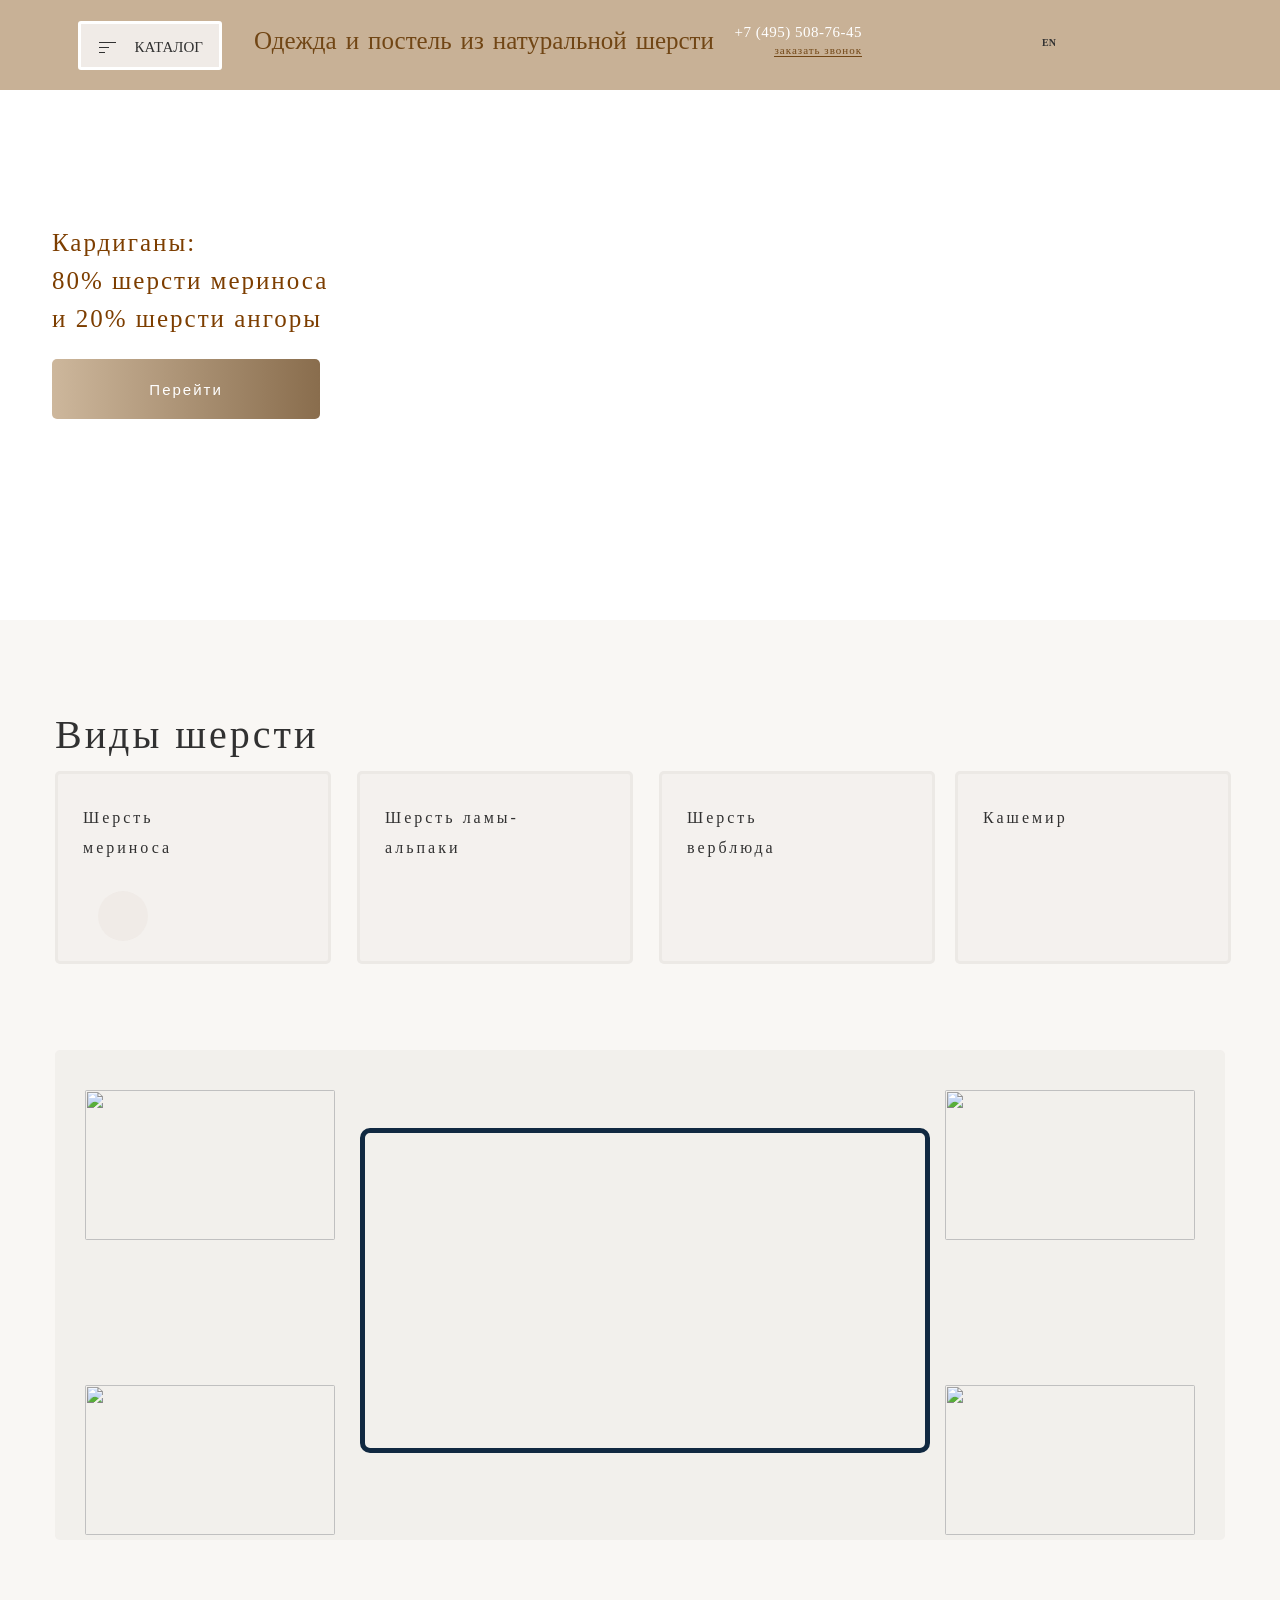
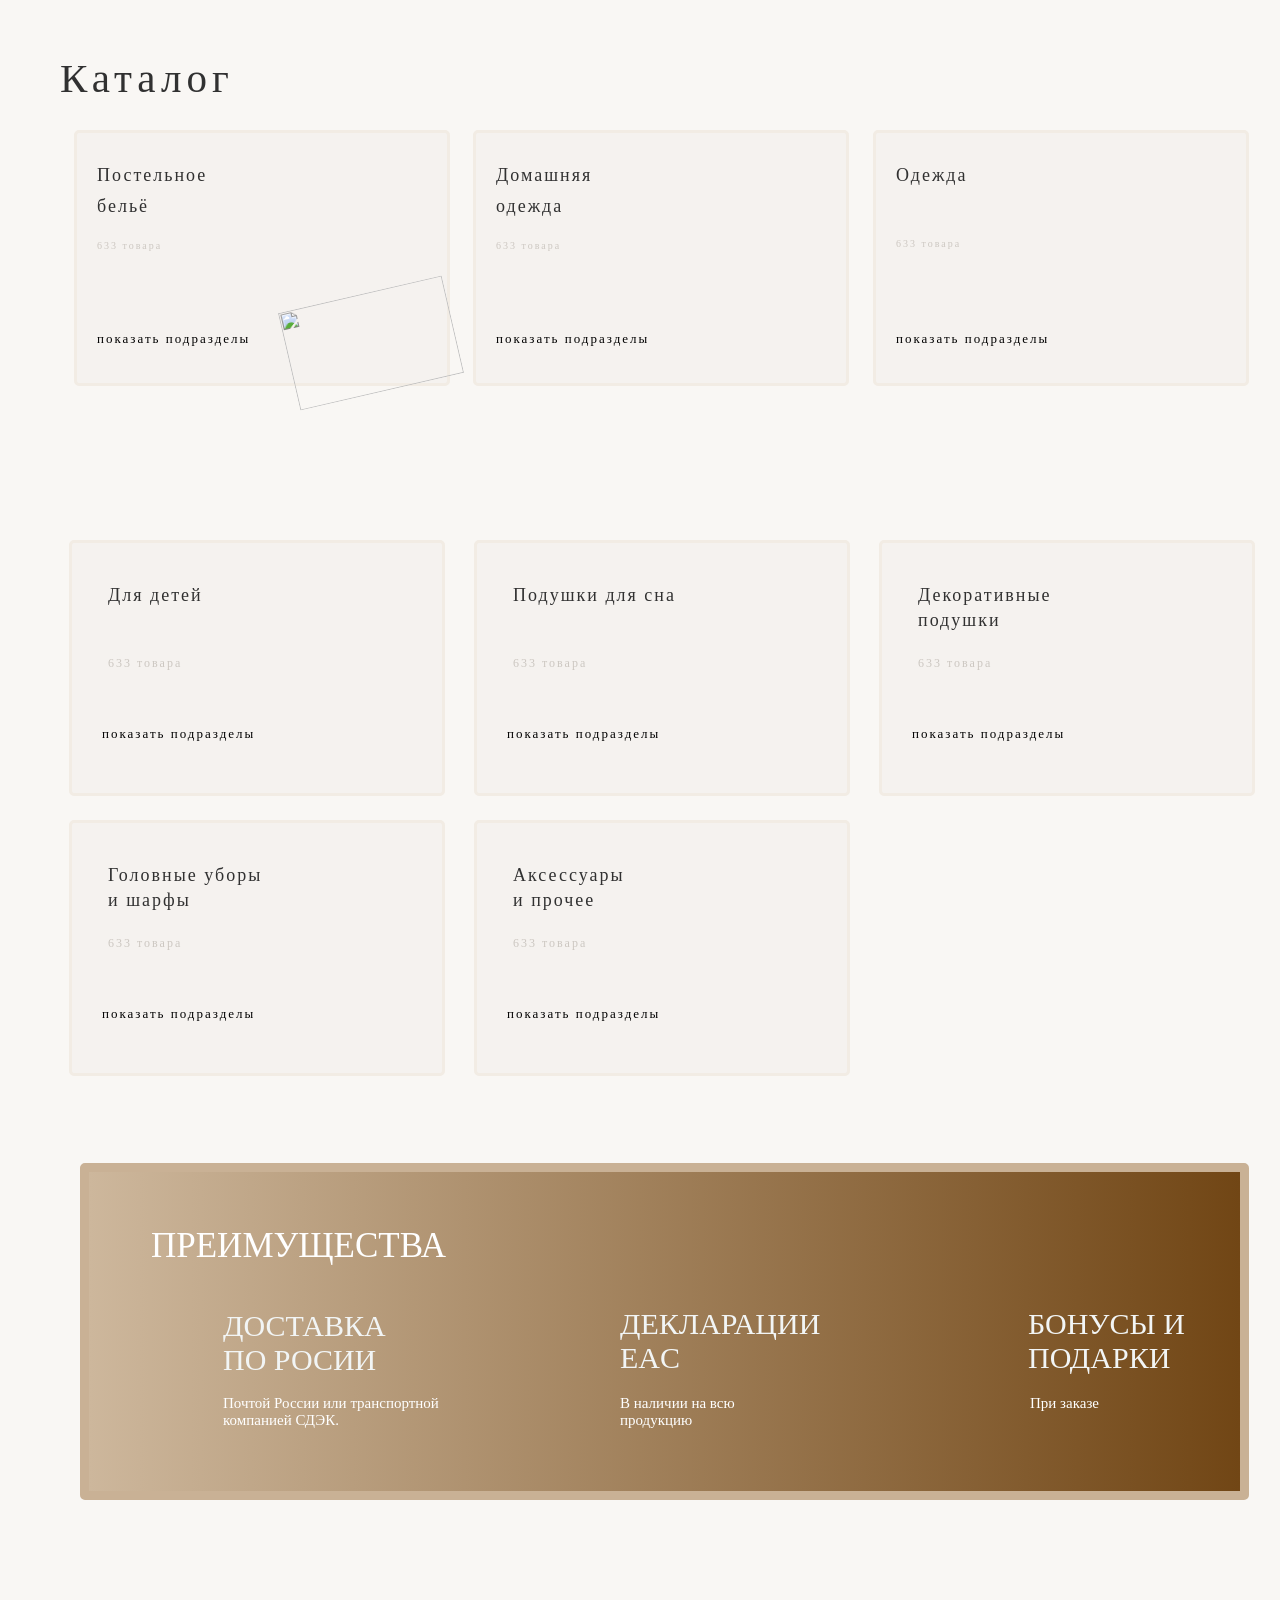
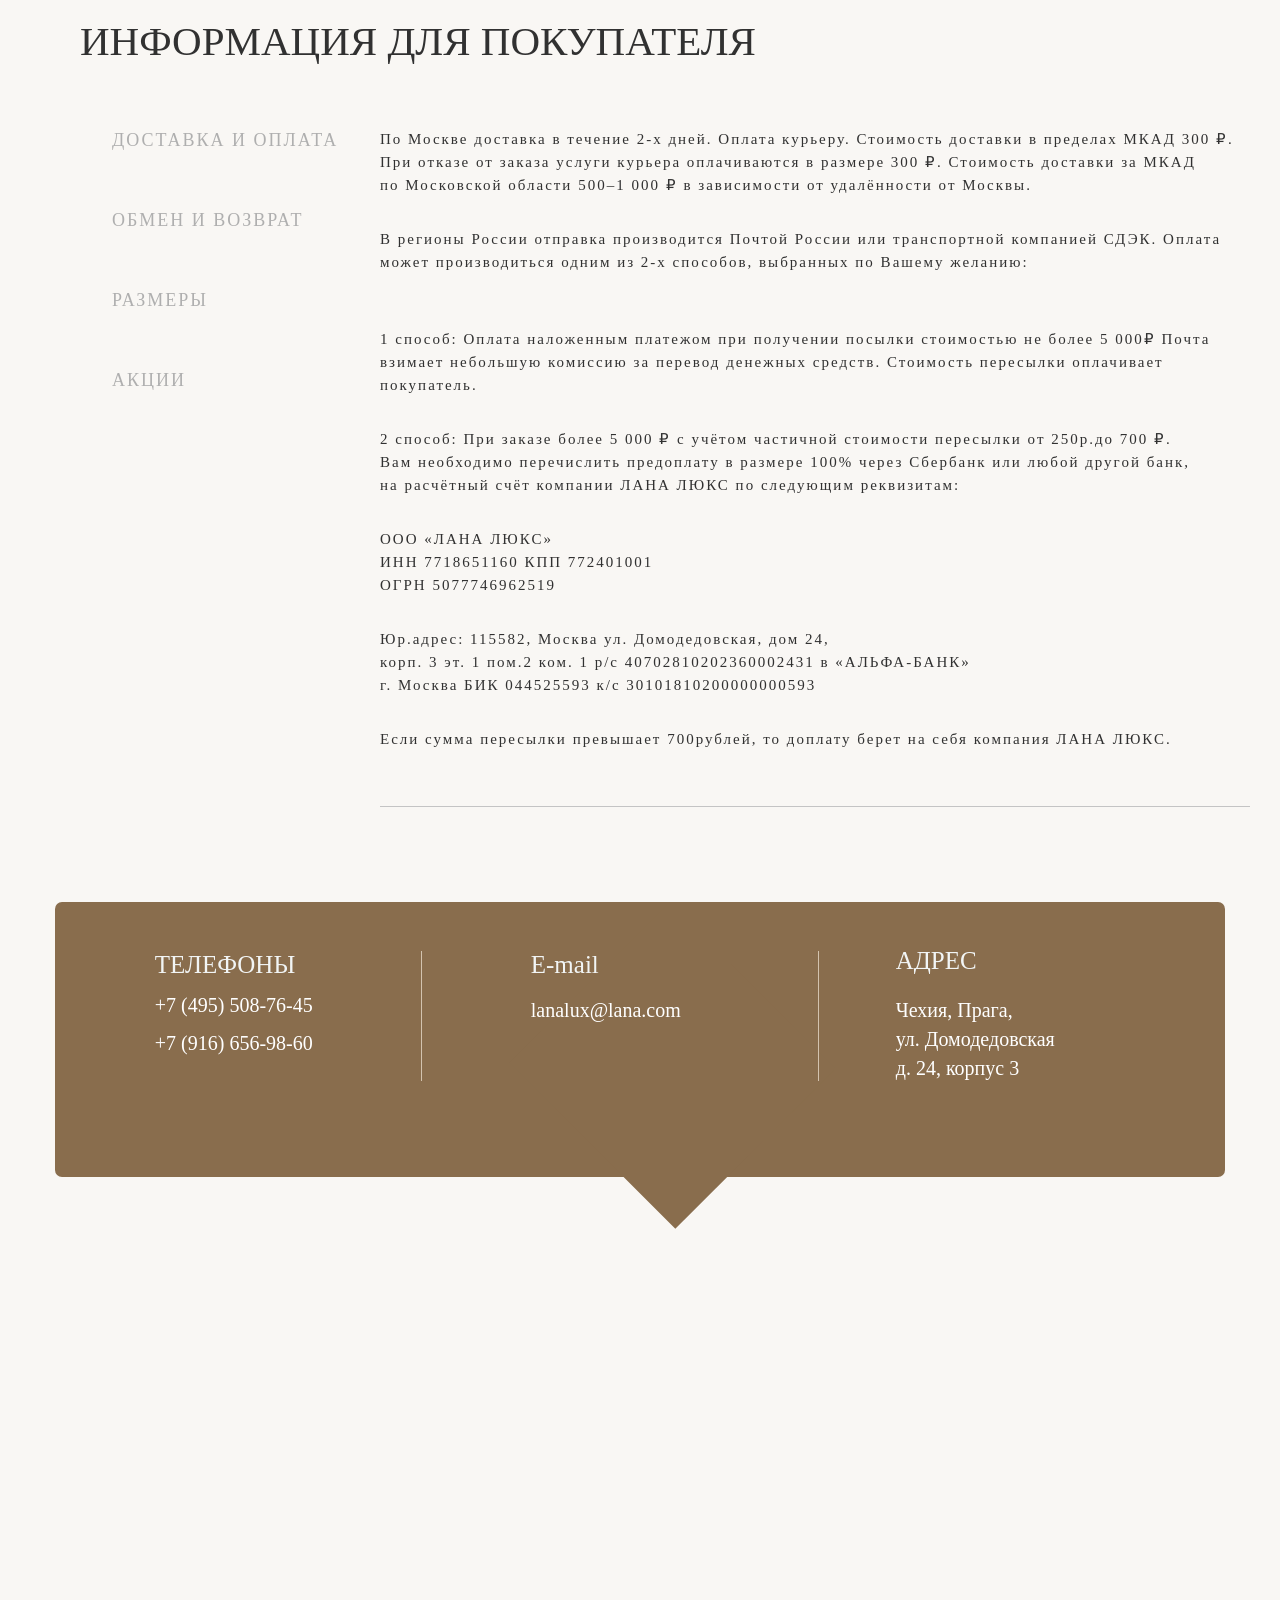
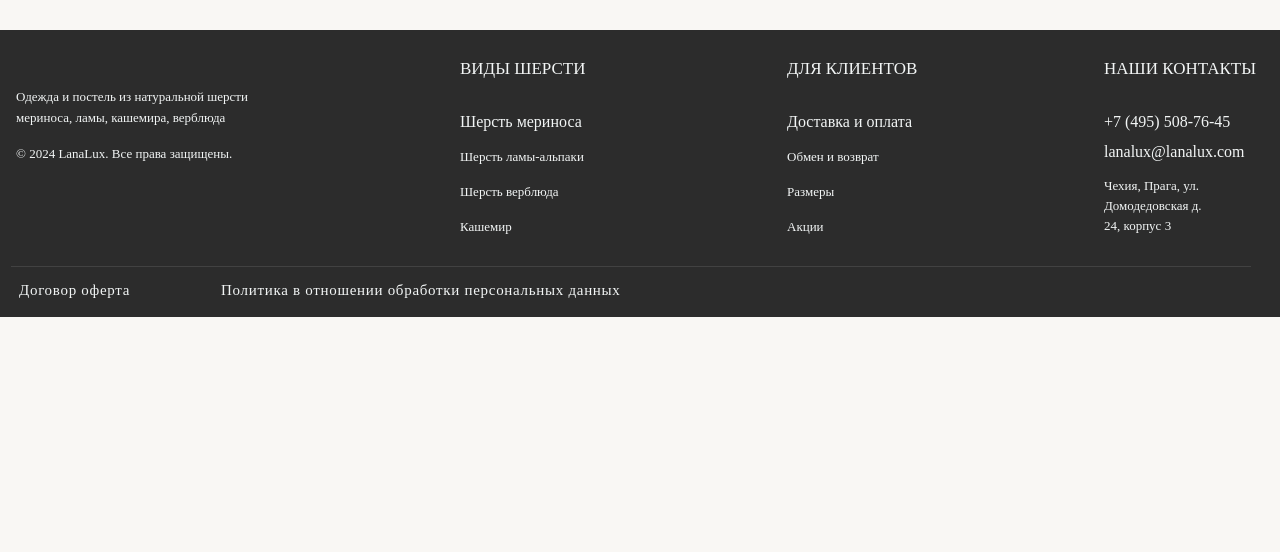
==== index.html @ 1c212344 "Add files via upload" ====
<!DOCTYPE html>
<html lang="en">
<head>
    <meta charset="UTF-8">
    <meta name="viewport" content="width=device-width, initial-scale=1.0">
    <title>LanaLux</title>
    <style>
        @import url('https://fonts.googleapis.com/css2?family=Actor&family=Akronim&family=Poppins:ital,wght@0,100;0,200;0,300;0,400;0,500;0,600;0,700;0,800;0,900;1,100;1,200;1,300;1,400;1,500;1,600;1,700;1,800;1,900&family=Rubik:ital,wght@0,300..900;1,300..900&family=Sofia&display=swap');
        </style>
        <style>
        @import url('https://fonts.googleapis.com/css2?family=Actor&family=Akronim&family=Manrope:wght@200..800&family=Poppins:ital,wght@0,100;0,200;0,300;0,400;0,500;0,600;0,700;0,800;0,900;1,100;1,200;1,300;1,400;1,500;1,600;1,700;1,800;1,900&family=Rubik:ital,wght@0,300..900;1,300..900&family=Sofia&display=swap');
        </style>
        <style>
        @import url('https://fonts.googleapis.com/css2?family=Actor&family=Akronim&family=Manrope:wght@200..800&family=Poppins:ital,wght@0,100;0,200;0,300;0,400;0,500;0,600;0,700;0,800;0,900;1,100;1,200;1,300;1,400;1,500;1,600;1,700;1,800;1,900&family=Rubik:ital,wght@0,300..900;1,300..900&family=Sofia&display=swap');
        </style>
    <link rel="stylesheet" href="style.css">
</head>
<body>
    
    <div class="container">
<div class="header">
    <img class="logo" src="img/Group1.png" alt="">
   
    <ul class="ul1">
            <li class="li1 li01">
            <span></span>
            <span></span>
            <span></span>
            <p class="p0">КАТАЛОГ</p>
        <li class="li1">
            <p class="p01">Одежда и постель из натуральной шерсти</p>
        </li>  
        <li class="li1 licall">   
        <img class="call" src="img/Group 224.png" alt="">
        <p class="p03">+7 (495) 508-76-45</p>
        <p class="p04">заказать звонок</p>
    </li>
        <li class="li1 liinp">
          <div class="divinp" id="input"> 
            <div class="bt99" id="closed"> 
             <img class="img002" src="img/Group 89.png" alt="">
            </div>
            <input class="inp" type="text">
        </div>
            <div class="bt" id="bt">
                <img class="img00" src="img/Group 89.png" alt=""> 
            </div>
        </li>
        <li class="li1">
            <img class="img2" src="img/Group 88.png" alt="">
        </li>
        <li class="li1 linext btUp">
            <p class="p05">EN</p>
            <img class="img3" src="img/US.png" alt="">
            <img class="img4"  src="img/dashicons_arrow-down-alt2.png" alt="">
            <ul class="ul4">
                <li>
                    <p class="p05 p06">EN</p>
                    <img class="img003 imgtop" src="img/US.png" alt="">
                    <p class="p05 p06 pcz">CZ</p>
                    <img class="img003 imgsaz" src="img/flagcz.jpg" alt="">
                </li>
            </ul>
        </li>
        <ul class="ul3" id="ul33">
            <li class="li3">
                <p class="pp">Наматрасники</p>
            </li>
            <li class="li3">
                <p class="pp pp1">Одеяла</p>
            </li>
            <li class="li3">
                <p class="pp pp2">Одеяла зимние</p>
            </li>
            <li class="li3">
                <p class="pp pp3">Подушки</p>
            </li>
            <li class="li3">
                <p class="pp pp4">Спальный комплект</p>
            </li>
        </ul>
        <ul class="ul2">
            <li class="li2 linext2" id="li2">
                <p class="p00">Постельное бельё</p>
                <img class="img5" src="img/Arrow 46.png" alt="">
            </li>
            <li class="li2 li03"><p class="p00">Домашняя одежда</p>
                <img class="img5 imgli03" src="img/Arrow 46.png" alt="">
            </li>
            <li class="li2 li04"><p class="p00">Одежда</p>  
                <img class="img5 imgli04" src="img/Arrow 46.png" alt="">
            </li>
            <li class="li2 li05"><p class="p00">Для детей</p> 
                 <img class="img5 imgli05" src="img/Arrow 46.png" alt="">
                </li>
            <li class="li2 li06"><p class="p00">Подушки для сна</p>  
                <img class="img5 imgli06" src="img/Arrow 46.png" alt="">
            </li>
            <li class="li2 li07"><p class="p00">Декоративные подушки</p>  
                <img class="img5 imgli07" src="img/Arrow 46.png" alt="">
            </li>
            <li class="li2 li08"><p class="p00 ppgap">Головные уборы
                и шарфы</p>  
                <img class="img5 imgli08" src="img/Arrow 46.png" alt="">
            </li>
            <li class="li2 li09"><p class="p00">Аксессуары и прочее</p>  
                <img class="img5 imgli09" src="img/Arrow 46.png" alt="">
            </li>
            <li class="li2 li010"><p class="p00">Постель из хлопка</p> 
                 <img class="img5 imgli010" src="img/Arrow 46.png" alt="">
                </li>
        </ul>
    </li>
    </ul>
</div>
<div class="box2">
    <div class="text">
    <p class="pgap">Кардиганы:</p>
    <p class="pgap">80% шерсти мериноса</p>
    <p class="pgap">и 20% шерсти ангоры</p>
    <button class="bt2">
        <a href="">Перейти</a>
    </button>
</div>
    <img class="imgbaner" src="img/banner.png" alt="">
    <img class="imgfram" src="img/Frame 6.png" alt="">
</div>
<div class="texp">
    <p class="p0p">Виды шерсти</p>
</div>
<div class="box3">
    <div class="div1 divcircle divborder">
    <p class="pb">Шерсть мериноса</p>
    <img class="imgarrow" src="img/Arrow 54.png" alt="">
    <img class="imgm1" src="img/меринос.png" alt="">
    <img class="img768" src="img/real-sheep-png-11553729637wioaqpfbkq 1.png" alt="">
</div>
    <div class="div1 divborder divnei"> 
        <p class="pb1">Шерсть ламы-
            альпаки</p>
        <img class="imgarrow" src="img/Arrow 54.png" alt="">
        <img class="imgm1" src="img/лама - альпака.png" alt="">
        <img class="img768 img320" src="img/пнг 2 1.png" alt="">
        <img class="img768 img320 imgnone" src="img/пнг 2 2.png" alt="">
    </div>
    <div class="div1 divborder"> 
        <p class="pb">Шерсть верблюда</p>
        <img class="imgarrow" src="img/Arrow 54.png" alt="">
        <img class="imgm1" src="img/верблюд.png" alt="">
        <img class="img768" src="img/козел 1.png" alt="">
    </div>
    <div class="div1 divborder"> 
        <p class="pb">Кашемир</p>
        <img class="imgarrow" src="img/Arrow 54.png" alt="">
        <img class="imgm1 imgsaz2" src="img/кашемир.png" alt="">
        <img class="img768" src="img/123 1.png" alt="">
    </div>
    <div class="div1 divgalerea">
        <iframe class="video" width="560" height="315" src="https://www.youtube.com/embed/GJ8kN3YGVv8?si=BeyGmLcDiHvL0s7v" title="YouTube video player" frameborder="0" allow="accelerometer; autoplay; clipboard-write; encrypted-media; gyroscope; picture-in-picture; web-share" referrerpolicy="strict-origin-when-cross-origin" allowfullscreen></iframe> 
    </div>
    <div class="gale">
        <div class="slider">
         <!-- <input type="radio" name="slide" id="m2" checked>
         <input type="radio" name="slide" id="m3">
         <input type="radio" name="slide" id="m4">
         <input type="radio" name="slide" id="m5">
         <input type="radio" name="slide" id="m6"> -->
       
        <!-- <img class="imgslid imm2" src="img/images1.jpg" alt="m2">
        <img class="imgslid imm3" src="img/imagesверблюд1.jpg" alt="m3">
        <img class="imgslid imm4" src="img/лама2.webp" alt="m4">
        <img class="imgslid imm5" src="img/imagesлама3.jpg" alt="m5">
        <img class="imgslid imm6" src="img/images2.jpeg" alt="m6"> -->
     <!-- <div class="dots">
        <label for="m2"></label>
        <label for="m3"></label>
        <label for="m4"></label>
        <label for="m5"></label>
        <label for="m6"></label>
     </div> -->
        </div>
    </div>
    <img class="img01 img004" src="img/лама3.jpg" alt="">
    <img class="img01 img005" src="img/барашик2.jpg" alt="">
    <img class="img01 img006" src="img/лама4.webp" alt="">
    <img class="img01 img007" src="img/барашик3.jpeg" alt="">
</div>
          <div class="katalog">
            <h1>Каталог</h1>
        </div>
<div class="box5">
    <div class="div3 divbig" id="cards">
        <div class="card">
            <p class="p0p1 p0p4">Постельное бельё</p>
            <p class="p0p2 p0p4">633 товара</p>
            <p class="p0p3 p0pp pbefor1" id="open">показать подразделы</p>
            <img class="imgdow imgdow11" src="img/Arrow 39.png" alt="">
            <img class="imgpost" id="imgcloset" src="img/постельное белье.png" alt=""> 
           </div> 
       <div  id="opendiv" class="divnav">
        <ul class="ul5">
        <li class="li4"><p class="ppp pafter ppp1">Наматрасники</p></li>
        <li class="li4"><p class="ppp pafter ppp2">Одеяла зимние</p></li>
        <li class="li4"><p class="ppp pafter ppp3">Подушки</p></li>
        <li class="li4"><p class="ppp pafter ppp4">Спальный комлект</p></li>
        <li class="li4"><p class="ppp pafter ppp5">Подушки</p></li>
        <li class="li4"><p class="ppp ppp6">Спальный комплект
            из 3-х частей
            </p>
        </li>
       </ul>
    </div>
    </div>
    <div class="div3">  
        <div class="card card2">
        <p class="p0p1 p0p4">Домашняя одежда</p>
        <p class="p0p2 p0p4">633 товара</p>
        <p class="p0p3 p0pp p0pp1 pbefor2">показать подразделы</p>
        <img class="imgdow imgdow2 imgdow22" src="img/Arrow 39.png" alt="">
        <!-- <img class="imgarr44" src="img/Arrow 4444.png" alt=""> -->
        <img class="imgpost imgodev" src="img/домашняя одежда.png" alt=""> 
       </div> 
    </div>
    <div class="div3 div4">  
        <div class="card card2 card3">
        <p class="p0p1 p0p4">Одежда</p>
        <p class="p0p2 p0p4 pgapp">633 товара</p>
        <p class="p0p3 p0pp pbefor3">показать подразделы</p>
        <img class="imgdow imgdow3 imgdow33" src="img/Arrow 39.png" alt="">
        <!-- <img class="imgarr444" src="img/Arrow 4444.png" alt=""> -->
        <img class="imgpost imgodev" src="img/одежда.png" alt="">
       </div> 
    </div>
</div>
<div class="box4">
    <div class="div2">
        <div class="card">
      <p class="p11" >Для детей</p>
      <p class="p12" >633 товара</p>
      <p class="p13" >показать подразделы</p>
      <img class="imgarrows" src="img/Arrow 4444.png" alt="">
      <img class="imgg" src="img/для детей.png" alt="">
        </div>
    </div>
    <div class="div2">
        <div class="card">
            <p class="p11 pub">Подушки для сна</p>
            <p class="p12" >633 товара</p>
            <p class="p13" >показать подразделы</p>
            <img class="imgarrows" src="img/Arrow 4444.png" alt="">
            <img class="imgg4" src="img/подушки для сна.png" alt="">
        </div>
    </div>
    <div class="div2"> 
        <div class="card">
        <p class="p11 pub" >Декоративные подушки</p>
        <p class="p12" >633 товара</p>
        <p class="p13" >показать подразделы</p>
        <img class="imgarrows" src="img/Arrow 4444.png" alt="">
        <img class="imgg3" src="img/декоративные подушки.png" alt="">
          </div>
        </div>
    <div class="div2">
        <div class="card">
            <p class="p11 pub" >Головные уборы
                и шарфы</p>
            <p class="p12" >633 товара</p>
            <p class="p13" >показать подразделы</p>
            <img class="imgarrows" src="img/Arrow 4444.png" alt="">
            <img class="imgg2" src="img/головные уборы и шарфы.png" alt="">
        </div>
    </div>
    <div class="div2"> 
        <div class="card">
        <p class="p11 pak" >Аксессуары
            и прочее</p>
        <p class="p12" >633 товара</p>
        <p class="p13" >показать подразделы</p>
        <img class="imgarrows" src="img/Arrow 4444.png" alt="">
        <img class="imgg1" src="img/аксесуары и прочее.png" alt="">
        </div>
    </div>
</div>
<div class="box6">
    <img class="imgssn" src="img/ssn39588 4.png" alt="">
     <h1>ПРЕИМУЩЕСТВА</h1>
    <div class="div5">
        <img class="imgg5" src="img/411763 1.png" alt="">
        <p class="p13">ДОСТАВКА ПО РОСИИ</p>
        <p class="p14">Почтой России или транспортной компанией СДЭК.</p>
    </div>
    <div class="div5">
        <img class="imgg6" src="img/2912761 1.png" alt="">
        <p class="p15" >ДЕКЛАРАЦИИ EAC</p>
        <p class="p16" >В наличии на всю продукцию</p>
    </div>
    <div class="div5">  
        <img class="imgg7" src="img/1139931 1434545345.png" alt="">
        <p class="p17" >БОНУСЫ И ПОДАРКИ</p>
        <p class="p18" >При заказе</p>
    </div>
</div>
<div class="box7">
    <p class="title">ИНФОРМАЦИЯ ДЛЯ ПОКУПАТЕЛЯ</p>
    <div class="grid1 grid001">
        <ul class="ul6">
        <li class="li6"><p class="p15">ДОСТАВКА И ОПЛАТА</p></li>
        <li class="li6"><p class="p15">ОБМЕН И ВОЗВРАТ</p></li>
        <li class="li6"><p class="p15">РАЗМЕРЫ</p></li>
        <li class="li6"><p class="p15">АКЦИИ</p></li>
    </ul>
</div>
<img class="imgkar" src="img/1076745 1.png" alt="">
    <div class="grid1 grid002">
        <ul class="ul7">
        <li class="li7"><p class="p16">По Москве доставка в течение 2-х дней. Оплата курьеру. Стоимость доставки в пределах МКАД 300 ₽. При отказе от заказа услуги курьера оплачиваются в размере 300 ₽. Стоимость доставки за МКАД по Московской области 500–1 000 ₽ в зависимости от удалённости от Москвы.</p></li>
        <li class="li7"><p class="p16"> В регионы России отправка производится Почтой России или транспортной компанией СДЭК. Оплата может производиться одним из 2-х способов, выбранных по Вашему желанию:</p></li>
        <li class="li7"><p class="p16">  1 способ: Оплата наложенным платежом при получении посылки стоимостью не более 5 000₽
            Почта взимает небольшую комиссию за перевод денежных средств. Стоимость пересылки оплачивает покупатель.</p></li>
        <li class="li7"><p class="p16">2 способ: При заказе более 5 000 ₽ с учётом частичной стоимости пересылки от 250р.до 700 ₽. Вам необходимо перечислить предоплату в размере 100% через Сбербанк или любой другой банк, на расчётный счёт компании ЛАНА ЛЮКС по следующим реквизитам: </p></li>
        <li class="li7"><p class="p16">ООО «ЛАНА ЛЮКС»
            ИНН 7718651160 КПП 772401001
            ОГРН 5077746962519</p></li>
        <li class="li7"><p class="p16">   
            Юр.адрес: 115582, Москва ул. Домодедовская, дом 24, корп. 3 эт. 1 пом.2 ком. 1
            р/с 40702810202360002431 в «АЛЬФА-БАНК» г. Москва
            БИК 044525593
            к/с 30101810200000000593</p></li>
        <li class="li7"><p class="p16">Если сумма пересылки превышает 700рублей, то доплату берет на себя компания ЛАНА ЛЮКС.</p></li>
    </ul>
</div>
</div>
<img class="imggrop74" src="img/Group 74.png" alt="">

<div class="tab">
    <img class="imgss" src="img/ssn39588 4.png" alt="">
    <div class="grid02 grid003">
        <div class="content">
        <img class="imgphon" src="img/clarity_phone-handset-line.png" alt="">
        <p class="p19">ТЕЛЕФОНЫ</p>
        <p class="p19 p20">+7 (495) 508-76-45</p>
        <p class="p19 p20">+7 (916) 656-98-60</p>
    </div>
</div>
    <div class="grid02">
        <div class="content2">
        <img class="imgico" src="img/octicon_mail-24.png" alt="">
        <p class="p21"> E-mail</p>
        <p class="p22">lanalux@lana.com</p>
    </div>
</div>
    <div class="grid02">
        <div class="content3">
        <img class="img99" src="img/Group99.png" alt="">
        <p class="p23">АДРЕС</p>
        <p class="p24 p24gap">Чехия, Прага,</p>
        <p class="p24">ул. Домодедовская</p>
        <p class="p24">д. 24, корпус 3</p>
    </div>
</div>
</div> 
<iframe class="maps" src="https://www.google.com/maps/embed?pb=!1m14!1m12!1m3!1d163907.53314815628!2d14.339392415495896!3d50.06652776192989!2m3!1f0!2f0!3f0!3m2!1i1024!2i768!4f13.1!5e0!3m2!1sru!2scz!4v1724363857152!5m2!1sru!2scz" width="600" height="450" style="border:0;" allowfullscreen="" loading="lazy" referrerpolicy="no-referrer-when-downgrade"></iframe>
<div class="box9">
    <div class="grids grids1">
        <img class="imgfram2" src="img/Frame.png" alt="">
        <p class="podev">Одежда и постель из натуральной шерсти
            мериноса, ламы, кашемира, верблюда</p>
        <p class="p2024">© 2024 LanaLux. Все права защищены.</p>
    </div>
    <div class="grids grids2">
    <p class="ptex">ВИДЫ ШЕРСТИ</p>
    <p class="pptext">Шерсть мериноса</p>
    <p class="ptext2">Шерсть ламы-альпаки</p>
    <p class="ptext2">Шерсть верблюда</p>
    <p class="ptext2">Кашемир</p>
</div>
    <div class="grids grids3">
        <p class="ptex">ДЛЯ КЛИЕНТОВ</p>
        <p class="pptext">Доставка и оплата</p>
        <p class="ptext2">Обмен и возврат</p>
        <p class="ptext2">Размеры</p>
        <p class="ptext2">Акции</p>
</div>
    <div class="grids grids4">
        <p class="ptex">НАШИ КОНТАКТЫ</p>
        <p class="pptext pptextt">+7 (495) 508-76-45</p>
        <p class="ptext ptextcom">lanalux@lanalux.com </p>
        <p class="ptext2 pwidth">Чехия, Прага,
            ул. Домодедовская
            д. 24, корпус 3</p>
    </div>
    <div class="foter">
       <ul class="ul8">
        <li class="li8">
            <p>Договор оферта</p>
        </li>
        <li class="li8">
            <p class="psazin">Политика в отношении обработки персональных данных</p>
        </li>
        <li class="li8">
            <img class="imcard" src="img/master card.png" alt="">
            <img class="imgcard" src="img/maestro.png" alt="">
            <img class="imgcard imgup" src="img/visa.png" alt="">
            <img class="imgcard imgpup" src="img/mir.png" alt="">
        </li>
        <li class="li8">
            <img class="imgsat" src="img/разработка сайта артикс.png" alt="">
        </li>
       </ul>
    </div>
    </div>
    <div class="go-up">
        <img class="imgUp" src="img/imgup.webp" alt="">
    </div> 
    <script src="script.js"></script>
</body>
</html>
---- style.css ----
* {
    margin: 0;
    padding: 0;
    list-style: none;
    text-decoration: none;
}

body {
    background-color: rgba(0, 0, 0, 0.737);
    width: 100%;
    display: flex;
    align-items: center;
    justify-content: center; 
} 

.container {
    background-color: rgba(249, 247, 244, 1);
    width: 1920px;
    height: 5352px;
}

.header {
    background-color: rgba(200, 177, 150, 1);
    width: 1920px;
    height: 90px;
    display: flex;
}

.logo {
    margin-left: 375px;
    margin-top: 0px;
}

.header .ul1 {
    position: relative;
    margin-left: 23px;
    display: flex;
}

.header .ul1 li {
    cursor: pointer;
    margin-top: 21px;
    width: 138px;
    height: 49px;
}

.p0 {
    color: rgba(49, 49, 49, 1);
    position: absolute;
    top: 15px;
    right: 16px;
    font-size: 15px;
    font-family: "Roboto";
} 

.header .ul1 .li1:nth-child(1) {
    position: relative;
    background-color: rgba(240, 235, 231, 1);
    width: 138px;
    height: 43px;
    border-radius: 3px;
    border: 3px solid rgba(255, 255, 255, 1);
}

.ul1 .li01 span {
    content: "";
    position: absolute;
    top: 23px;
    left: 18px;
    background-color: rgba(49, 49, 49, 1);
    width: 10px;
    height: 1px;
}

.ul1 .li01 span:nth-child(1) {
    width: 17px;
    margin-top: -5px;
}

.ul1 .li01 span:nth-child(3) {
    width: 6px;
    margin-top: 5px;
}

.header .ul1 .li1:nth-child(2) {
    margin-left: 18px;
    width: 488px;
}

.header .ul1 li .p01 {
    text-align: center;
    color: rgba(113, 70, 21, 1);
    font-size: 25px;
    font-family: "Sofia";
}

.header .ul1 .li1:nth-child(3) {
    width: 134px;
}

.call {
    display: none;
}

.header .ul1 li .p03 {
    font-size: 15px;
    line-height: 18px;
    letter-spacing: 0.5px;
    font-family: "Roboto";
    margin-top: 2px;
    color: rgba(255, 255, 255, 1);
    text-align: end;
}

.header .ul1 .li1 .p04 {
    position: relative;
    color: rgba(113, 70, 21, 1);
    margin-top: 3px;
    text-align: end;
    font-size: 11px;
    letter-spacing: 1px;
}

.header .ul1 .li1 .p04::before {
    content: "";
    position: absolute;
    bottom: 0px;
    right: 0px;
    width: 88px;
    height: 0.5px;
    background-color: rgba(113, 70, 21, 1);
}

.header .ul1 .li1:nth-child(4) {
    margin-left: 32px;
    width: 48px;
}

.header .ul1 .li1:nth-child(5) {
    margin-left: 23px;
    width: 54px;
    height: 53px;
}

.img2 {
    margin-top: -4px;
}

.header .ul1 .li1:nth-child(6) {
    position: relative;
    margin-left: 23px;
    width: 60px;
    height: 40px;
}

.header .ul1 li .p05 {
    width: 15px;
    color: rgba(49, 49, 49, 1);
    margin-top: 16px;
    font-size: 10px;
    font-family: "Roboto";
    font-weight: 600;
}

.header .ul1 li .img3 {
    position: absolute;
    top: 15px;
    left: 18px;
}
 
.header .ul1 li .img4 {
    transform: rotate(180deg) scale(1.6);
    position: absolute;
    top: 20px;
    right: 10px;
}

.header .ul2 {
    display: none; 
    position: absolute;
    z-index: 5;
    top: 77px;
    right: 714px;
    background-color: rgba(242, 236, 228, 1);
    filter: drop-shadow(0 0 1px black);
    width: 310px;
    height: 648px;
    border-radius: 2px;
}

.header .ul2::before {
    content: "";
    position: absolute;
    top: -5px;
    left: 125px;
    width: 12px;
    height: 12px;
    background-color: rgba(242, 236, 228, 1);
    transform: rotate(-45deg);
    border-radius: 2px;
}

.header .ul2 .li2 {
    position: relative;
    background-color: rgba(249, 247, 244, 1); 
    display: block;
    width: 260px;
    height: 55px;
    margin-left: 25px;
    margin-top: 15px;
    border-radius: 3px;
    transition: all 0.3s;
}

.header .ul2 .li2 .p00 {
    font-size: 13px;
    color: rgba(49, 49, 49, 1);
}

.header .ul2 .li2:hover {
    background-color: rgba(200, 177, 150, 1);
} 

.header .ul3 {
    display: none;
    position: absolute;
    top: 135px;
    left: 27px;
    z-index: 6;
    background-color:  rgba(242, 236, 228, 1);
    filter: drop-shadow(0 0 1px black);
    width: 227px;
    height: 169px;
    border-radius: 2px;
    margin-left: 290px;
    margin-top: -27px;
}

.ul3-show {
    display: flex;
}

.header .ul3::before {
    content: "";
    position: absolute;
    top: 8px;
    left: -3px;
    width: 12px;
    height: 12px;
    background-color:  rgba(242, 236, 228, 1);
    transform: rotate(-45deg);
    border-radius: 2px;
}

.header .ul3 .li3 {
    position: relative;
    display: flex;
    width: 180px;
    height: 30px;
    margin-top: 4px;
    margin-left: 30px;
    border-radius: 3px;
    transition: all 0.3s;
}

.header .ul3 .li3 .pp {
    color: rgba(204, 199, 193, 1);
    margin-top: 5px;
    font-size: 13px;
    letter-spacing: 1px;
    transition: all 0.3s;
}

.header .ul3 .li3 .pp::before {
    content: "";
    position: absolute;
    z-index: 5;
    bottom: 9px;
    left: 0px;
    background-color: rgba(49, 49, 49, 1);
    width: 92px;
    height: 0.4px;
    display: none;
}

.header .ul3 .li3:hover .pp {
    color: rgba(49, 49, 49, 1);
}

.header .ul3 .li3:hover .pp::before {
    color: rgba(49, 49, 49, 1); 
    display: initial;
}

.header .ul3 .li3 .pp1::before  {
    width: 47px;
}

.header .ul3 .li3 .pp2::before  {
    width: 97px;
}

.header .ul3 .li3 .pp3::before  {
    width: 59px;
}

.header .ul3 .li3 .pp4::before  {
    width: 128px;
}

.header .ul2 .li2 .p00 {
    color: rgba(49, 49, 49, 1);
    font-size: 15px;
    font-family: "Roboto";
    font-weight: 500;
    width: 167px;
    height: 21px;
    margin-left: 15px;
    padding-top: 20px;
}

.li2 .img5 {
   position: absolute;
   top: 21px;
   right: 23px;
} 

.bt {
    width: 48px;
    height: 48px;
    border-radius: 50%;
    cursor: pointer;
}

.bt99 {
    width: 47px;
    height: 47px;
    border-radius: 50%;
}

.liinp {
    position: relative;
}

.liinp .inp {
    position: absolute;
    right: 0px;
    top: 6px;
    background-color: rgba(249, 247, 244, 1);
    color: rgba(113, 70, 21, 1);
    width: 370px;
    height: 40px;
    border-radius: 5px;
    border: none;
    outline: none;
    padding-left: 5px;
    font-size: 18px;
} 

.divinp {
    display: none;
    position: absolute;
    right: 0px;
    top: 0px;
    background-color: rgba(240, 235, 231, 1);
    width: 420px;
    height: 52px;
    border-radius: 5px;
}

.ul4 {
    display: none;
    position: absolute;
    z-index: 5;
    top: 30px;
    background-color:  rgba(242, 236, 228, 1);
    width: 50px;
    height: 50px;
    border-radius: 3px;
    filter: drop-shadow(0 0 0.6px rgba(113, 70, 21, 1));
}

.ul4::before {
    content: "";
    position: absolute;
    top: 24px;
    left: 0px;
    background-color: rgba(0, 0, 0, 0.356);
    width: 50px;
    height: 0.5px;
    border-radius: 20px;
}

.ul4 .p06 {
    position: absolute;
    top: -8px;
}

.ul4 .img003 {
    position: absolute;
    top: 5px;
    left: 18px;
}

.imgsaz {
    width: 20px;
    height: 14px;
    margin-top: 25px;
}

.ul4 .pcz {
    top: 15px;
}

.box2 {
    background-color: rgba(255, 255, 255, 1);
    width: 1920px;
    height: 530px;
    position: relative;
}

.box2 .text {
    position: absolute;
    margin-top: 134px;
    margin-left: 372px;
    width: 312px;
    height: 114px;
}

.box2 .text .pgap {
    color: rgba(125, 62, 0, 1);
    font-size: 25px;
    letter-spacing: 2px;
    line-height: 38px;
}

.box2 .text .bt2 {
    cursor: pointer;
    margin-top: 21px;
    background-image: linear-gradient(to right, rgba(205, 183, 156, 1), rgba(137, 109, 77, 1) );
    width: 268.14px;
    height: 60.1px;
    border: none;
    border-radius: 5px;
}

.box2 .text .bt2 a {
    color: rgba(255, 255, 255, 1);
    font-size: 15px;
    line-height: 21px;
    letter-spacing: 2px;
}

.imgbaner {
    margin-top: 39.15px;
    margin-left: 810.42px;
}

.imgfram {
    position: absolute;
    left: 0px;
    top: 420px;
}

.box3 {
    position: relative;
    margin-top: 0px;
    width: 1170px;
    height: 770px;
    margin-left: 375px;
    display: grid;
    grid-template-columns: 270px 270px 264px 270px;
    column-gap: 32px;
    row-gap: 85px;
    align-items: end;
}

.texp {
    width: 1170px;
    height: 60px;
    margin-left: 375px;
    margin-top: 90px;
}

.p0p {
    color: rgba(49, 49, 49, 1);
    font-size: 40px;
    line-height: 50px;
    letter-spacing: 3px;
    font-weight: 300;
}

.box3 .div1:nth-child(1) {
   width: 270px;
   height: 187px;
}

.box3 .div1:nth-child(2) {
    width: 270px;
    height: 187px;
}
 
.box3 .div1:nth-child(3) {
    width: 270px;
    height: 187px;
}
 
.box3 .div1:nth-child(4) {
    width: 270px;
    height: 187px;
}

.box3 .div1:nth-child(5) {
    width: 1170px;
    height: 490px;
}

.divcircle::before {
    content: "";
    position: absolute;
    bottom: 20px;
    left: 40px;
    width: 50px;
    height: 50px;
    border-radius: 50%;
    background-color: rgba(240, 235, 231, 1);
}

.box3 .div1 .pb1 {
    width: 180px;
    color: rgba(49, 49, 49, 1);
    font-size: 16px;
    line-height: 30px;
    letter-spacing: 3px;
    font-weight: 400;
    margin-left: 25px;
    margin-top: 29px;
}

.box3 .div1 .pb {
    color: rgba(49, 49, 49, 1);
    font-size: 16px;
    width: 80px;
    line-height: 30px;
    letter-spacing: 3px;
    font-weight: 400;
    margin-left: 25px;
    margin-top: 29px;
}

.box3 .div1 .imgarrow {
    position: absolute;
    left: 31px;
    top: 139px;
}

.img768 {
   display: none;
}

.box3 .div1 .imgm1 {
    position: absolute;
    bottom: 0px;
    right: 0px;
    transition: all 0.3s;
}

.box3 .divborder:hover .imgm1 {
    bottom: 18px;
    right: 17px;
    transform: scale(1.2)
}

.box3 .divborder {
    cursor: pointer;
    border: 3px solid rgba(187, 187, 187, 0.151);
}

.box3 .div1 {
    background-color: rgba(240, 235, 231, 0.5);
    position: relative;
    border-radius: 5px;
} 

.video {
    margin-top: 78px;
    margin-left: 305px;
    border-radius: 10px;
    border: 5px solid rgb(17, 41, 65);
}

.imgslid {
    width: 300px;
    height: 150px;
    border-radius: 3px;
}

.slider input {
    display: none
}

.gale {
    position: relative;
    margin-left: 140px;
    margin-bottom: 340px;
    border-radius: 3px;
    width: 300px;
    height: 150px;
    display: block;
    overflow: hidden;
    transform: scale(1.1);
}

.slider {
    width: 500%;
    height: 150px;
    display: flex;
}

.dots {
    position: absolute;
    bottom: -6px;
    left: 80px;
    display: flex;
    margin: 5px;
}

.dots label {
    cursor: pointer;
    width: 10px;
    height: 10px;
    border-radius: 50%;
    border: 2px solid rgba(255, 255, 255, 0.614);
    margin: 5px;
    transition: all 0.15s;
}
    
.dots label:hover {
    background-color: rgb(145, 78, 2);
}

#m2:checked ~ .imm2{
    margin-left: 0%;
}

#m3:checked ~ .imm3 {
    margin-left: -20%;
}

#m4:checked ~ .imm4 {
    margin-left: -40%;
}

#m5:checked ~ .imm5 {
    margin-left: -60%;
}

#m6:checked ~ .imm6 {
    margin-left: -80%;
}

.img01 {
    position: absolute;
    width: 250px;
    height: 150px;
    border-radius: 2px;
}

.img004 {
    bottom: 300px;
    left: 30px;
}

.img005 {
    bottom: 5px;
    left: 30px;
}

.img006 {
    bottom: 300px;
    right: 30px;
}

.img007 {
    bottom: 5px;
    right: 30px;
}

.box4 {
    margin-left: 368px;
    width: 1232px;
    height: 530px;
    display: grid;
    grid-template-columns: repeat(3, 370px);
    grid-template-rows:  repeat(2, 250px);
    justify-content: center;
    column-gap: 35px;
    row-gap: 30px;
}

.katalog {
    margin-left: 380px;
    margin-top: 103px;
    width: 200px;
    height: 60px;
}

.katalog h1 {
    color: rgba(49, 49, 49, 1);
    font-size: 41px;
    line-height: 71px;
    letter-spacing: 5px;
    font-weight: 400;
}

.box5 {
    position: relative;
    margin-top: 0px;
    margin-left: 368px;
    width: 1232px;
    height: 410px;
    display: flex;
    justify-content: center;
}

.box3 .div1:nth-child(5) {
    background-color: rgba(204, 199, 193, 0.169);
}

.box5 .divbig {
    position: relative;
    width: 1170px;
    height: 410px;
}

.card {
    background-color: rgba(232, 229, 224, 0.279);
    position: absolute;
    top: 27px;
    left: -5px;
    width: 370px;
    height: 250px;
    border: 3px solid rgba(242, 236, 228, 1);
    border-radius: 5px;
    transition: all 0.3s;
} 

.div3 .card2 {
    transform: translateY(0deg);
}

.div3 .card:hover {
    background-color: rgb(255, 255, 255);
    border: 3px solid rgb(188, 188, 188);
}

.card .p0p1 {
    margin-top: 27px;
    color: rgba(49, 49, 49, 1);
    font-size: 18px;
    line-height: 31px;
    letter-spacing: 2px;
    font-weight: 400;
    width: 130px;
}

.card .p0p2 {
    margin-top: 13px;
    color: rgba(204, 199, 193, 1);
    font-size: 10px;
    line-height: 21px;
    letter-spacing: 2px;
    font-weight: 300;
    width: 130px;
}

.card .p0p3 {
    cursor: pointer;
    margin-top: 40px;
    color: rgba(0, 0, 0, 1);
    font-size: 13px;
    line-height: 31px;
    letter-spacing: 2px;
    font-weight: 300;
    width: 155px;
}

.divinp--show {
    display: block;
}

.card:hover .p0p3::before {
    display: initial; 
}

.praz {
    position: absolute;
    top: 150px;
}

.imgdow {
    position: absolute;
    left: 180px;
    bottom: 39px;
    transform: rotate(180deg);
}

.imgarrup {
    position: absolute;
    right: 220px;
    top: 200px;
}

.imgpost {
    position: absolute;
    top: 140px;
    left: 181px;
}

#imgcloset {
    transform: rotate(-13deg);
    width: 168px;
    height: 100px;
    left: 210px;
    top: 160px;
}

.divnav {
    display: none;
    position: absolute;
    bottom: -15px;
    left: 0px;
    width: 1158px;
    height: 130px;
    border: 3px solid  rgb(196, 196, 196);
    border-radius: 5px;
}

.divnav .ul5 {
    margin-top: 40px;
    display: flex;
}

.divnav .ul5 .li4:nth-child(1) {
    margin-left: 20px;
}

.divnav .ul5 .li4:nth-child(2) {
    margin-left: 83px;
}

.divnav .ul5 .li4:nth-child(3) {
    margin-left: 83px;
}

.divnav .ul5 .li4:nth-child(4) {
    margin-left: 83px;
}

.divnav .ul5 .li4:nth-child(5) {
    margin-left: 83px;
}

.divnav .ul5 .li4:nth-child(6) {
    margin-left: 86px;
    width: 160px;
}

.ul5 .li4 .ppp {
    cursor: pointer;
    margin-top: 15px;
    color: rgba(49, 49, 49, 1);
    font-size: 13px;
    font-weight: 500;
    line-height: 21px;
    letter-spacing: 2px;
}

.ul5 .li4 {
    position: relative;
}

.ul5 .li4 .ppp::before {
    content: ""; 
    display: none;
    position: absolute;
    left: 0px;
    bottom: 20px;
    background-color: rgba(49, 49, 49, 1);
    width: 106px;
    height: 0.4px;
    transition: all 0.3s;
}

.divnav .ul5 .li4 .ppp3::before {
    content: ""; 
    position: absolute;
    left: 0px;
    bottom: 20px;
    background-color: rgba(49, 49, 49, 1);
    width: 67px;
    height: 0.4px;
}

.divnav .ul5 .li4 .ppp4::before {
    content: ""; 
    position: absolute;
    left: 0px;
    bottom: 20px;
    background-color: rgba(49, 49, 49, 1);
    width: 135px;
    height: 0.4px;
}

.divnav .ul5 .li4 .ppp5::before {
    content: ""; 
    position: absolute;
    left: 0px;
    bottom: 20px;
    background-color: rgba(49, 49, 49, 1);
    width: 67px;
    height: 0.4px;
}

.divnav .ul5 .li4 .ppp6::before {
    content: ""; 
    position: absolute;
    left: 0px;
    bottom: 0px;
    background-color: rgba(49, 49, 49, 1);
    width: 143px;
    height: 0.4px;
}

.ul5 .li4:hover .ppp::before {
    display: initial;
}

.divnav .ul5 .li4 .pafter::after {
    content: ""; 
    position: absolute;
    right: -40px;
    bottom: 25px;
    background-color: rgba(49, 49, 49, 1);
    width: 0.4px;
    height: 14px;
}

.div3 .card2 {
    cursor: pointer;
    background-color: rgba(232, 229, 224, 0.279);
    position: absolute;
    left: 425px;
    top: 27px;
    width: 370px;
    height: 250px;
    border: 3px solid rgba(242, 236, 228, 1);
    border-radius: 5px;
    transition: all 0.3s;
}

.div3 .card2:hover {
    background-color: rgb(255, 255, 255);
    border: 3px solid rgb(188, 188, 188);
}

.imgodev {
    top: 58px;
    left: 200px;
}

.div3 .card3 {
    position: absolute;
    left: 825px;
}

.imgarr44 {
   position: absolute;
   left: 185px;
   bottom: 40px;
}

.imgarr444 {
    position: absolute;
    left: 178px;
    bottom: 40px;
}

.p0pp {
    position: absolute;
    top: 150px;
    margin-left: 20px;
}

.pgapp {
    position: absolute;
    top: 87px;
}

.p0p4 {
    margin-left: 20px;
}

.box4 .card {
    cursor: pointer;
    position: relative;
    width: 370px;
    height: 250px;
    background-color: rgba(232, 229, 224, 0.279);
    border-radius: 5px;
    border: 3px solid rgba(242, 236, 228, 1);
    transition: all 0.3s;
}

.box4 .card:hover {
    background-color: rgb(255, 255, 255);
    border: 3px solid rgb(188, 188, 188);
    transform: scale(1.1);
}

.box4 .div2 .imgg {
    position: absolute;
    bottom: 10px;
    right: 33px;
}

.box4 .div2 .card .p11 {
    position: absolute;
    top: 40px;
    left: 36px;
    color: rgba(49, 49, 49, 1);
    font-size: 18px;
    line-height: 25px;
    letter-spacing: 2px;
    font-weight: 500;
}

.box4 .div2 .card .p12 {
    position: absolute;
    top: 110px;
    left: 36px;
    color: rgba(204, 199, 193, 1);
    font-size: 12px;
    line-height: 21px;
    letter-spacing: 2px;
    font-weight: 400;
}

.box4 .div2 .card .p13 {
    position: absolute;
    top: 180px;
    left: 30px;
    color: rgba(0, 0, 0, 1);
    font-size: 13px;
    line-height: 21px;
    letter-spacing: 2px;
    font-weight: 400;
}

.box4 .div2 .card .imgarrows {
    position: absolute;
    bottom: 54px;
    left: 194px;
}

.imgg1 {
    position: absolute;
    bottom: 11px;
    right: 0px;
}

.pak {
    width: 100px;
}

.imgg2 {
    position: absolute;
    bottom: 11px;
    right: 23px;
}

.pub {
    width: 170px;
}

.imgg3 {
    position: absolute;
    bottom: 70px;
    right: 11px;
}

.imgg4 {
    position: absolute;
    bottom: 74px;
    right: 18px;
}

.box6 {
    position: relative;
    margin-top: 120px;
    margin-left: 400px;
    border-radius: 5px;
    background-image: linear-gradient(to left, rgba(113, 70, 21, 1), rgba(205, 183, 156, 1));
    width: 1151px;
    height: 319px;
    border: 9px solid rgb(201, 177, 149);
    display: grid;
    grid-template-columns: repeat(3, 355px);
    justify-content: space-around;
    column-gap: 60px;
}

.box6 .imgssn {
    position: absolute;
    right: -10px;
    top: -10px;
}

.box6 h1 {
    position: absolute;
    top: 54px;
    left: 62px;
    color: rgba(255, 255, 255, 1);
    font-size: 35px;
    font-weight: 400;
}

.box6 .p13 {
    position: absolute;
    top: 137px;
    left: 134px;
    color: rgba(242, 245, 245, 1);
    font-size: 30px;
    width: 160px;
}

.box6 .p14 {
    position: absolute;
    top: 223px;
    left: 134px;
    color: rgba(255, 255, 255, 1);
    font-size: 15px;
    width: 260px;
}

.box6 .imgg5 {
    position: absolute;
    top: 135px;
    left: 60px;
}

.box6 .p15 {
    position: absolute;
    top: 135px;
    right: 420px;
    color: rgba(242, 245, 245, 1);
    font-size: 30px;
    width: 200px;
}

.box6 .p16 {
    position: absolute;
    top: 223px;
    right: 460px;
    color: rgba(255, 255, 255, 1);
    font-size: 15px;
    width: 160px
}

.box6 .div5 .imgg6 {
    position: absolute;
    top: 137px;
    right: 640px;
}

.box6 .div5 .p17 {
    position: absolute;
    top: 135px;
    right: 54px;
    color: rgba(242, 245, 245, 1);
    font-size: 30px;
    width: 158px;
}

.box6 .div5 .p18 {
    position: absolute;
    top: 223px;
    right: 120px;
    color: rgba(255, 255, 255, 1);
    font-size: 15px;
    width: 90px
}

.box6 .div5 .imgg7 {
    position: absolute;
    top: 135px;
    right: 230px;
}

.box7 {
    position: relative;
    margin-top: 117px;
    margin-left: 400px;
    width: 1170px;
    height: 780px;
    display: grid;
    grid-template-columns: 286px 866px;
    column-gap: 14px;
}

.box7 .grid001 {
    margin-top: 111px;
    width: 286px;
    height: 300px;
    display: block;
}

.imgkar {
    position: absolute;
    bottom: 39px;
    left: 25px;
}

.box7 .grid001 .ul6 {
    display: block;
}

.box7 .grid001 .ul6 .li6 {
    position: relative;
    width: 255px;
    height: 26px;
    margin-top: 54px;
    margin-left: 32px;
}

.box7 .grid001 .ul6 .li6:nth-child(1) {
    margin-top: 0px;
}

.box7 .grid001 .ul6 .li6 .p15 {
    cursor: pointer;
    color: rgba(175, 175, 175, 1);
    font-size: 18px;
    font-weight: 500;
    letter-spacing: 2px;
    padding-top: 2px;
    transition: all 0.3s;
}

.box7 .grid001 .ul6 .li6 .p15::before {
    display: none;
    content: "";
    position: absolute;
    left: -30px;
    top: -11px;
    width: 3px;
    height: 46px;
    background-color: rgba(49, 49, 49, 1);
}

.box7 .grid001 .ul6 .li6 .p15:hover {
    color: rgba(49, 49, 49, 1);
}

.box7 .grid001 .ul6 .li6:hover .p15::before {
    display: initial;
}

.box7 .grid002 {
    margin-top: 111px;
    width: 866px;
    height: 588px;
}

.box7 .ul7 {
    display: block;
}

.box7 .ul7 .li7 {
    width: 866px;
    height: 90px;
    margin-top: 10px;
}

.box7 .ul7 .li7:nth-child(1) {
    margin-top: 0px;
}

.box7 .ul7 .li7:nth-child(5) {
    width: 300px;
}

.box7 .ul7 .li7:nth-child(6) {
    width: 600px;
}

.box7 .ul7 .p16 {
    color: rgba(49, 49, 49, 1);
    font-size: 15px;
    line-height: 23px;
    letter-spacing: 2px;
}

.box7::before {
    content: "";
    position: absolute;
    right: 0px;
    bottom: -10px;
    width: 870px;
    height: 1px;
    background-color: rgba(196, 196, 196, 1);
}

.box7 .title {
    position: absolute;
    top: 0px;
    left: 0px;
    color: rgba(49, 49, 49, 1);
    font-size: 41px;
}

.imggrop74 {
    margin-top: 101px;
}

.tab {
    position: absolute;
    z-index: 3;
    margin-left: 375px;
    background-color: rgb(137, 109, 77);
    width: 1170.26px;
    height: 275px;
    border-radius: 7px;
    display: grid;
    grid-template-columns: 367px 396.73px 403.71px;
} 

.imgss {
    position: absolute;
    right: 0px;
    top: 0px;
}

.tab::before {
    content: "";
    position: absolute;
    bottom: -2px;
    left: 500px;
    width: 235px;
    height: 227px;
    background-color:  rgb(137, 109, 77);
    transform: rotate(45deg);
}

.content {
    position: relative;
    margin-top: 49px;
    margin-left: 61.8px;
    width: 246.69px;
    height: 113px;
    display: block;
}

.content::before {
    content: "";
    position: absolute;
    right: -59px;
    top: 0px;
    width: 1px;
    height: 130px;
    background-color: rgba(211, 195, 175, 1);
}

.content .p19 {
    color: rgba(242, 245, 245, 1);
    font-size: 25px;
    margin-left: 38px;
    margin-top: 15px;
}

.content .p20 {
    color: rgba(255, 255, 255, 1);
    font-size: 20px;
}

.imgphon {
    position: absolute;
    top: 0px;
    left: 0px;
}

.content2 {
    position: relative;
    margin-top: 49px;
    margin-left: 70.77px;
    width: 257.89px;
    height: 77px;
    display: block;
}

.content2::before {
    content: "";
    position: absolute;
    right: -68px;
    top: 0px;
    width: 1px;
    height: 130px;
    background-color: rgba(211, 195, 175, 1);
}

.imgico {
    position: absolute;
    top: 0px;
    left: 0px;
}

.p21 {
    color: rgba(242, 245, 245, 1);
    font-size: 25px;
    margin-left: 38px;
}

.p22 {
    margin-top: 20px;
    color: rgba(255, 255, 255, 1);
    margin-left: 38px;
    font-size: 20px;
}

.content3 {
    position: relative;
    margin-top: 45px;
    margin-left: 39px;
    width: 365px;
    height: 139px;
}

.img99 {
    position: absolute;
    top: 0px;
    left: 0px;
}

.p23 {
    color: rgba(242, 245, 245, 1);
    font-size: 25px;
    margin-left: 38px;
}

.p24gap {
    padding-top: 18px;
}

.p24 {
    margin-top: 6px;
    color: rgba(255, 255, 255, 1);
    margin-left: 38px;
    font-size: 20px;
}

.maps {
    width: 1920px;
    height: 550px;
    margin-top: 174px;
}

.box9 {
    position: relative;
    background-color: rgba(44, 44, 44, 1);
    width: 1920px;
    height: 287px;
    display: grid;
    grid-template-columns: 287px 170px 160px 160px;
    column-gap: 157px;
    justify-content: center;
}

.box9::before {
    content: "";
    position: absolute;
    left: 331px;
    bottom: 50px;
    width: 1240px;
    height: 1px;
    background-color: rgba(66, 66, 66, 1);
}

.box9 .grids1 {
    margin-top: 21px;
    width: 287px;
    height: 201px;
}

.box9 .grids1 .podev {
    margin-top: 17px;
    color: rgba(242, 245, 245, 1);
    font-size: 13px;
    line-height: 21px;
}

.box9 .grids1 .p2024 {
    margin-top: 17px;
    color: rgba(242, 245, 245, 1);
    font-size: 13px;
    line-height: 17px;
}

.box9 .grids2 {
    margin-top: 27px;
    width: 170px;
    height: 187px;
}

.box9 .ptex {
    color: rgba(242, 245, 245, 1);
    font-size: 17px;
    line-height: 23px;
}

.box9 .pptext {
    color: rgba(242, 245, 245, 1);
    margin-top: 32px;
    line-height: 20px;
}

.box9 .ptext2 {
    margin-top: 15px;
    color: rgba(242, 245, 245, 1);
    font-size: 13px;
    line-height: 20px;
}

.box9 .grids3 {
    margin-top: 27px;
    width: 160px;
    height: 177px;
}

.box9 .grids4 {
    margin-top: 27px;
    width: 160px;
    height: 180px;
}

.ptext {
    margin-top: 11px;
    color: rgba(242, 245, 245, 1);
}

.box9 .grids4 .pwidth {
    width: 110px;
}

.foter {
    position: absolute;
    bottom: 0px;
    width: 1920px;
    height: 50px;
}

.foter .ul8 {
    display: flex;
    height: 50px;
}

.foter .ul8 .li8:nth-child(1) {
    width: 129px;
    margin-left: 339px;
}

.foter .ul8 .li8:nth-child(2) {
    width: 427px;
    margin-left: 73px;
}

.foter .ul8 .li8:nth-child(3) {
    position: relative;
    width: 200px;
    margin-left: 93px;
}

.imgcard {
    margin-top: 14px;
    margin-left: 12px;
}
 
.imgup {
    position: absolute;
    top: 5px;
    right: 13px;
}
    
.imgpup {
    position: absolute;
    top: 5px;
    right: 63px;
}

.foter .ul8 .li8:nth-child(4) {
    width: 165px;
    margin-left: 170px;
}

.imgsat {
    margin-left: 30px;
    margin-top: 12px;
}

.foter .ul8 .li8 p {
    margin-top: 15px;
    color: rgba(242, 245, 245, 1);
    font-size: 15px;
    line-height: 17px;
    letter-spacing: 0.7px;
}

.go-up {
    display: none;
    cursor: pointer;
    position: fixed; 
    left: 20px;
    top: 80%;
    z-index: 200;
    background-color: rgba(211, 195, 175, 1);
    width: 40px;
    height: 40px;
    border-radius: 4px;
    transition: all 0.3s;
}

.go-up--show {
    display: block;
}

.imgUp {
    border-radius: 4px;
    width: 40px;
    height: 40px;
}

.go-up:hover {
    transform: scale(1.1);
    background-color: rgba(137, 109, 77, 1);
}

            /* Планшет */


@media screen and (max-width: 1024px) { 
.container {
    background-color: rgba(249, 247, 244, 1);
    width: 768px;
    height: 5020px;
}

.header {
    background-color: rgba(200, 177, 150, 1);
    width: 768px;
    height: 60px;
    display: flex;
}
    
.logo {
    margin-left: 21px;
    margin-top: 0px;
}

.header .ul1 {
    position: relative;
    margin-left: 18px;
    display: flex;
}

.header .ul1 li {
    cursor: pointer;
    margin-top: 14px;
    width: 138px;
    height: 49px;
}

.header .ul1 .li1:nth-child(2) {
    margin-left: 18px;
    width: 196px;
}

.header .ul1 li .p01 {
    width: 195px;
    color: rgba(113, 70, 21, 1);
    font-size: 21px;
    font-family: "Sofia";
    line-height: 20px;
    margin-top: -6px;
}

.header .ul1 .li1:nth-child(1) {
    position: relative;
    top: -9px;
    background-color: rgba(240, 235, 231, 1);
    width: 138px;
    height: 43px;
    border-radius: 3px;
    border: 3px solid rgba(255, 255, 255, 1);
}
/* 
.divcall {
    position: absolute;
    top: -6px;
    right: 70px;
    background-color: rgb(234, 226, 216);
    width: 150px;
    height: 40px;
    border-radius: 5px;
    border: 2px solid rgb(255, 255, 255);
} */

.header .ul1 li .p03 {
    font-size: 15px;
    line-height: 18px;
    letter-spacing: 0.5px;
    width: 140px;
    font-family: "Roboto";
    margin-top: 2px;
    margin-left: 5px;
    color: rgb(19, 12, 12);
    text-align: center;
}
/* 
.header .ul1 .li1 .p04 {
    width: 140px;
    color: rgba(113, 70, 21, 1);
    margin-top: 3px;
    margin-left: 5px;
    text-align: center;
    font-size: 11px;
    letter-spacing: 1px;
}

.header .ul1 .li1 .p04::before {
    content: "";
    position: absolute;
    bottom: 0px;
    right: 26px;
    width: 88px;
    height: 0.5px;
    background-color: rgba(113, 70, 21, 1);
} */

.call:hover .licall {
    display: initial;
}

.header .ul1 li .p05 {
    width: 15px;
    color: rgba(49, 49, 49, 1);
    margin-top: 12px;
    font-size: 10px;
    font-family: "Roboto";
    font-weight: 600;
}

.header .ul1 .li1:nth-child(3) {
    width: 40px;
    margin-left: 43px;
}

.call {
    cursor: pointer;
    width: 38px;
    height: 38px;
    display: initial;
    position: relative;
    top: -3px;
} 

.header .ul1 .li1:nth-child(4) {
    margin-left: 20px;
    width: 48px;
}

.header .ul1 .li1:nth-child(5) {
    margin-left: 10px;
    width: 34px;
    height: 53px;
}

.img00 {
    width: 38px;
    height: 38px;
    margin-top: -4px;
}

.img2 {
    width: 38px;
    height: 38px;
    margin-top: -4px;
}

.img3 {
    display: none;
}

.header .ul1 .li1:nth-child(6) {
    position: relative;
    margin-left: 23px;
    width: 60px;
    height: 40px;
}

.header .ul2 {
    display: none; 
    position: absolute;
    z-index: 5;
    top: 62px;
    right: 326px;
    background-color: rgba(242, 236, 228, 1);
    filter: drop-shadow(0 0 1px black);
    width: 310px;
    height: 648px;
    border-radius: 2px;
}

.header .ul3 {
    display: none;
    position: absolute;
    top: 118px;
    left: 26px;
    z-index: 6;
    background-color:  rgba(242, 236, 228, 1);
    width: 227px;
    height: 169px;
    border-radius: 2px;
    margin-left: 290px;
    margin-top: -27px;
}

.liinp .inp {
    position: absolute;
    right: 0px;
    top: 6px;
    background-color: rgba(249, 247, 244, 1);
    color: rgba(113, 70, 21, 1);
    width: 300px;
    height: 40px;
    border-radius: 5px;
    border: none;
    outline: none;
    padding-left: 5px;
    font-size: 18px;
} 

.divinp {
    display: none;
    position: absolute;
    right: 0px;
    top: -10px;
    background-color: rgba(240, 235, 231, 1);
    width: 350px;
    height: 52px;
    border-radius: 5px;
}

.ul4 {
    display: none; 
    position: absolute;
    z-index: 5;
    top: 25px;
    /* left: -3px; */
    background-color:  rgba(242, 236, 228, 1);
    width: 37px;
    height: 43px;
    border-radius: 3px;
    filter: drop-shadow(0 0 0.6px rgba(113, 70, 21, 1));
}

.ul4::before {
    content: "";
    position: absolute;
    top: 21.5px;
    left: 0px;
    background-color: rgba(0, 0, 0, 0.356);
    width: 40px;
    height: 0.5px;
}

.img003 {
    margin-top: -3px;
    margin-left: -3px;
    width: 20px;
    height: 12px;
}
.imgtop {
    margin-top: -1px;
}
.imgsaz {
    margin-top: 22px;
}

.img4 {
    display: none;
}

.img5 {
    transition: all 0.3s;
}

.box2 {
    background-color: rgba(255, 255, 255, 1);
    width: 768px;
    height: 356px;
    position: relative;
}

.box2 .text {
    position: absolute;
    margin-top: 77px;
    margin-left: 21px;
    width: 312px;
    height: 114px;
}

.imgbaner {
    width: 412px;
    height: 306px;
    margin-top: 50px;
    margin-left: 356px;
}

.imgfram {
    width: 768px;
    height: 107px;
    position: absolute;
    left: 0px;
    top: 300px;
}

.box3 {
    position: relative;
    margin-top: 0px;
    margin-left: 20px;
    width: 768px;
    height: 950px;
    display: grid;
    grid-template-columns: 348px 348px;
    grid-template-rows: repeat(2, 241px);
    gap: 29px;
}

.texp {
    width: 768px;
    height: 60px;
    margin-left: 21px;
    margin-top: 50px;
}

.p0p {
    color: rgba(49, 49, 49, 1);
    font-size: 40px;
    line-height: 50px;
    letter-spacing: 3px;
    font-weight: 300;
}

.box3 .div1:nth-child(1) {
   width: 348px;
   height: 241px;
}

.box3 .div1:nth-child(2) {
    width: 348px;
    height: 241px;
}
 
.box3 .div1:nth-child(3) {
    width: 348px;
    height: 241px;
}
 
.box3 .div1:nth-child(4) {
    width: 348px;
    height: 241px;
}

.box3 .div1:nth-child(5) {
    background: transparent;
    width: 728px;
    height: 304px;
}

.img01 {
    display: none;
    position: absolute;
    width: 250px;
    height: 150px;
    border-radius: 2px;
}

.video {
    margin-top: -100px;
    margin-left: 84px;
    border-radius: 10px;
    border: 5px solid rgb(17, 41, 65);
}

.divcircle::before {
    content: "";
    position: absolute;
    bottom: 72px;
    left: 40px;
    width: 50px;
    height: 50px;
    border-radius: 50%;
    background-color: rgba(240, 235, 231, 1);
}

.box3 .div1 .imgarrow {
    position: absolute;
    left: 31px;
    top: 139px;
}

.img768 {
    display: block;
    position: absolute;
    right: 0px;
    bottom: 0px;
}

.box3 .div1 .imgm1 {
    display: none;
    position: absolute;
    bottom: 0px;
    right: 0px;
    width: 212px;
    height: 170px;
    transition: all 0.3s;
} 

.box3 .div1 .img768 {
    transition: all 0.5s;
}

.box3 .div1:hover .img768 {
    transform: scale(1.1);
}

.box4 {
    width: 768px;
    height: 830px;
    margin-left: 2px;
    display: grid;
    grid-template-columns: repeat(2, 370px);
    grid-template-rows:  repeat(6, 250px);
    justify-content: center;
    gap: 20px;
}

.katalog {
    margin-left: 0px;
    width: 200px;
    height: 60px;
}

.katalog h1 {
    color: rgba(49, 49, 49, 1);
    font-size: 41px;
    line-height: 71px;
    letter-spacing: 5px;
    font-weight: 400;
}

.box4 .card:hover {
    background-color: rgb(255, 255, 255);
    border: 3px solid rgb(188, 188, 188);
    transform: scale(1);
}

.box5 {
    position: relative;
    margin-top: 0px;
    margin-left: 5px;
    width: 768px;
    height: 410px;
    display: flex;
    justify-content: center;
}

.card3 {
    display: none;
}

.divnav {
    display: none;
    position: absolute;
    bottom: -15px;
    left: 0px;
    width: 752px;
    height: 130px;
    border: 3px solid  rgb(196, 196, 196);
    border-radius: 5px;
}

.divnav .ul5 {
    margin-top: 40px;
    display: flex;
    justify-content: space-around;
}

.divnav .ul5 .li4:nth-child(1) {
    margin-left: 20px;
}

.divnav .ul5 .li4:nth-child(2) {
    margin-left: 25px;
}

.divnav .ul5 .li4:nth-child(3) {
    margin-left: 25px;
}

.divnav .ul5 .li4:nth-child(4) {
    margin-left: 25px;
}

.divnav .ul5 .li4:nth-child(5) {
    margin-left: 25px;
}

.divnav .ul5 .li4:nth-child(6) {
    margin-left: 25px;
    width: 120px;
}

.ul5 .li4 .ppp {
    cursor: pointer;
    margin-top: 15px;
    color: rgba(49, 49, 49, 1);
    font-size: 10px;
    font-weight: 500;
    line-height: 21px;
    letter-spacing: 2px;
}

.divnav .ul5 .li4 .ppp1::after {
    content: ""; 
    position: absolute;
    left: 105px;
    bottom: 24px;
    background-color: rgba(49, 49, 49, 1);
    width: 0.4px;
    height: 14px;
}

.divnav .ul5 .ppp2::after {
    content: ""; 
    position: absolute;
    left: 110px;
    bottom: 25px;
    background-color: rgba(49, 49, 49, 1);
    width: 0.4px;
    height: 14px;
}

.divnav .ul5 .ppp3::after {
    content: ""; 
    position: absolute;
    left: 72px;
    bottom: 25px;
    background-color: rgba(49, 49, 49, 1);
    width: 0.4px;
    height: 14px;
}

.divnav .ul5 .ppp4::after {
    content: ""; 
    position: absolute;
    left: 130px;
    bottom: 25px;
    background-color: rgba(49, 49, 49, 1);
    width: 0.4px;
    height: 14px;
}

.divnav .ul5 .ppp5::after {
    content: ""; 
    position: absolute;
    left: 72px;
    bottom: 25px;
    background-color: rgba(49, 49, 49, 1);
    width: 0.4px;
    height: 14px;
}

.ul5 .li4 .ppp::before {
    content: ""; 
    position: absolute;
    left: 0px;
    bottom: 25px;
    background-color: rgba(49, 49, 49, 1);
    width: 86px;
    height: 0.4px;
    transition: all 0.3s;
}

.ul5 .li4 .ppp2::before {
    content: ""; 
    position: absolute;
    left: 0px;
    bottom: 25px;
    background-color: rgba(49, 49, 49, 1);
    width: 88px;
    height: 0.4px;
    transition: all 0.3s;
}

.divnav .ul5 .li4 .ppp3::before {
    content: ""; 
    position: absolute;
    left: 0px;
    bottom: 25px;
    background-color: rgba(49, 49, 49, 1);
    width: 55px;
    height: 0.4px;
}

.divnav .ul5 .li4 .ppp4::before {
    content: ""; 
    position: absolute;
    left: 0px;
    bottom: 25px;
    background-color: rgba(49, 49, 49, 1);
    width: 112px;
    height: 0.4px;
}

.divnav .ul5 .li4 .ppp5::before {
    content: ""; 
    position: absolute;
    left: 0px;
    bottom: 25px;
    background-color: rgba(49, 49, 49, 1);
    width: 55px;
    height: 0.4px;
}

.divnav .ul5 .li4 .ppp6::before {
    content: ""; 
    position: absolute;
    left: 0px;
    bottom: 3px;
    background-color: rgba(49, 49, 49, 1);
    width: 118px;
    height: 0.4px;
}

.box4 .card {
    cursor: pointer;
    position: relative;
    width: 370px;
    height: 250px;
    background-color: rgba(232, 229, 224, 0.279);
    border-radius: 5px;
    border: 3px solid rgba(242, 236, 228, 1);
    transition: all 0.3s;
}

.div3 .card2 {
    cursor: pointer;
    background-color: rgba(232, 229, 224, 0.279);
    position: absolute;
    left: 384px;
    top: 27px;
    width: 370px;
    height: 250px;
    border: 3px solid rgba(242, 236, 228, 1);
    border-radius: 5px;
    transition: all 0.3s;
}

.div3 .card2:hover {
    background-color: rgb(255, 255, 255);
    border: 3px solid rgb(188, 188, 188);
}

.imgodev {
    top: 58px;
}

.div3 .card3 {
    position: absolute;
    left: 810px;
}

.box6 {
    position: relative;
    margin-top: 40px;
    margin-left: 10px;
    border-radius: 5px;
    background-image: linear-gradient(to left, rgba(113, 70, 21, 1), rgba(205, 183, 156, 1));
    width: 730px;
    height: 311px;
    border: 9px solid rgb(201, 177, 149);
    display: grid;
    grid-template-columns: repeat(3, 205px);
    justify-content: space-around;
    column-gap: 4px;
}

.box6 h1 {
    position: absolute;
    top: 54px;
    left: 17px;
    color: rgba(255, 255, 255, 1);
    font-size: 31px;
    font-weight: 400;
}

.box6 .p13 {
    position: absolute;
    top: 137px;
    left: 70px;
    color: rgba(242, 245, 245, 1);
    font-size: 20px;
    width: 170px;
}

.box6 .p14 {
    position: absolute;
    top: 200px;
    left: 70px;
    color: rgba(255, 255, 255, 1);
    font-size: 15px;
    width: 120px;
}

.box6 .imgg5 {
    width: 35px;
    height: 35px;
    position: absolute;
    top: 135px;
    left: 17px;
}

.box6 .p15 {
    position: absolute;
    top: 135px;
    right: 230px;
    color: rgba(242, 245, 245, 1);
    font-size: 20px;
    width: 170px;
}

.box6 .p16 {
    position: absolute;
    top: 200px;
    right: 235px;
    color: rgba(255, 255, 255, 1);
    font-size: 15px;
    width: 160px
}

.box6 .div5 .imgg6 {
    width: 35px;
    height: 35px;
    position: absolute;
    top: 137px;
    right: 425px;
}

.box6 .div5 .p17 {
    position: absolute;
    top: 135px;
    right: 0px;
    color: rgba(242, 245, 245, 1);
    font-size: 20px;
    width: 158px;
}

.box6 .div5 .p18 {
    position: absolute;
    top: 200px;
    right: 64px;
    color: rgba(255, 255, 255, 1);
    font-size: 15px;
    width: 90px
}

.box6 .div5 .imgg7 {
    width: 35px;
    height: 35px;
    position: absolute;
    top: 135px;
    right: 181px;
}

.box7 {
    position: relative;
    margin-top: 30px;
    margin-left: 0px;
    width: 768px;
    height: 780px;
    display: grid;
    grid-template-columns: 255px 500px;
    column-gap: 8px;
}

.box7 .grid001 {
    margin-top: 111px;
    width: 250px;
    height: 300px;
    display: block;
}

.imgkar {
    position: absolute;
    bottom: 39px;
    left: 25px;
}

.box7 .grid001 .ul6 {
    display: block;
}

.box7 .grid001 .ul6 .li6 {
    position: relative;
    width: 255px;
    height: 26px;
    margin-top: 31px;
    margin-left: 32px;
}

.box7 .grid001 .ul6 .li6:nth-child(1) {
    margin-top: 0px;
}

.box7 .grid001 .ul6 .li6 .p15 {
    cursor: pointer;
    color: rgba(175, 175, 175, 1);
    font-size: 15px;
    font-weight: 500;
    letter-spacing: 2px;
    padding-top: 2px;
    transition: all 0.3s;
}

.box7 .grid001 .ul6 .li6 .p15::before {
    display: none; 
    content: "";
    position: absolute;
    left: -20px;
    top: -11px;
    width: 2px;
    height: 46px;
    background-color: rgba(49, 49, 49, 1);
}

.box7 .grid001 .ul6 .li6 .p15:hover {
    color: rgba(49, 49, 49, 1);
}

.box7 .grid001 .ul6 .li6:hover .p15::before {
    display: initial;
}

.box7 .grid002 {
    margin-top: 111px;
    width: 460px;
    height: 588px;
}

.box7 .ul7 {
    display: block;
}

.box7 .ul7 .li7 {
    width: 500px;
    height: 90px;
    margin-top: 10px;
}

.box7 .ul7 .li7:nth-child(1) {
    margin-top: 0px;
}

.box7 .ul7 .li7:nth-child(5) {
    width: 300px;
}

.box7 .ul7 .li7:nth-child(6) {
    width: 500px;
}

.box7 .ul7 .p16 {
    color: rgba(49, 49, 49, 1);
    font-size: 13px;
    line-height: 21px;
    letter-spacing: 2px;
}

.box7::before {
    content: "";
    position: absolute;
    right: 10px;
    bottom: -10px;
    width: 500px;
    height: 1px;
    background-color: rgba(196, 196, 196, 1);
}

.box7 .title {
    position: absolute;
    width: 289px;
    top: 10px;
    left: 10px;
    color: rgba(49, 49, 49, 1);
    font-size: 21px;
    line-height: 35px;
}

.imggrop74 {
    margin-top: 17px;
    width: 768px;
}

.tab {
    position: absolute;
    z-index: 33;
    margin-left: 29px;
    background-color: rgb(137, 109, 77);
    width: 709px;
    height: 168px;
    border-radius: 5px;
    display: grid;
    grid-template-columns: 200px 200px 200px;
    justify-content: space-around;
} 

.imgss {
    position: absolute;
    right: 0px;
    top: 0px;
}

.tab::before {
    content: "";
    position: absolute;
    bottom: -2px;
    left: 330px;
    width: 100px;
    height: 100px;
    background-color:  rgb(137, 109, 77);
    transform: rotate(45deg);
} 

.content {
    position: relative;
    margin-top: 40px;
    margin-left: 61.8px;
    width: 200px;
    height: 113px;
    display: block;
}

.content::before {
    content: "";
    position: absolute;
    right: 40px;
    top: 0px;
    width: 1px;
    height: 100px;
    background-color: rgba(211, 195, 175, 1);
}

.content .p19 {
    color: rgba(242, 245, 245, 1);
    font-size: 20px;
    margin-left: 0px;
    margin-top: 15px;
}

.content .p20 {
    color: rgba(255, 255, 255, 1);
    font-size: 15px;
}

.imgphon {
    position: absolute;
    top: 0px;
    left: 0px;
}

.content2 {
    position: relative;
    margin-top: 40px;
    margin-left: 70.77px;
    width: 200px;
    height: 77px;
    display: block;
}

.content .p19 {
    color: rgba(242, 245, 245, 1);
    font-size: 20px;
    margin-left: 0px;
    margin-top: 15px;
}

.content .p20 {
    color: rgba(255, 255, 255, 1);
    font-size: 15px;
}

.imgphon {
    position: absolute;
    top: 0px;
    left: -30px;
}

.content2 {
    position: relative;
    margin-top: 40px;
    margin-left: 70.77px;
    width: 257.89px;
    height: 77px;
    display: block;
}

.content2::before {
    content: "";
    position: absolute;
    left: 150px;
    top:  0px;
    width: 1px;
    height: 100px;
    background-color: rgba(211, 195, 175, 1);
}

.imgico {
    position: absolute;
    top: 0px;
    left: -50px;
}

.p21 {
    color: rgba(242, 245, 245, 1);
    font-size: 20px;
    margin-left: 0px;
}

.p22 {
    margin-top: 12px;
    color: rgba(255, 255, 255, 1);
    margin-left: 0px;
    font-size: 15px;
}

.content3 {
    position: relative;
    margin-top: 40px;
    margin-left: 39px;
    width: 200px;
    height: 139px;
}

.img99 {
    position: absolute;
    top: 0px;
    left: -20px;
}

.p23 {
    color: rgba(242, 245, 245, 1);
    font-size: 20px;
    margin-left: 20px;
}

.p24gap {
    padding-top: 12px;
}

.p24 {
    margin-top: 4px;
    color: rgba(255, 255, 255, 1);
    margin-left: 20px;
    font-size: 15px;
}

.maps {
    width: 768px;
    height: 334px;
    margin-top: 110px;
}

.box9 {
    position: relative;
    background-color: rgba(44, 44, 44, 1);
    width: 768px;
    height: 406px;
    display: grid;
    grid-template-columns: 287px 190px 190px;
    justify-content: center;
    gap: 1px;
}

.box9::before {
    content: "";
    position: absolute;
    left: 0px;
    bottom: 50px;
    width: 768px;
    height: 1px;
    background-color: rgba(66, 66, 66, 1);
}

.box9 .grids4 {
    margin-left: 0px;
    margin-top: -23px;
    width: 220px;
    height: 126px;
}

.box9 .grids4 .pptext {
    margin-top: 5px;
}

.box9 .grids4 .ptext {
    margin-top: 5px;
}

.box9 .grids4 .pwidth {
    margin-top: 5px;
}

.ptext {
    width: 240px;
    color: rgba(242, 245, 245, 1);
} 

.box9 .grids4 .pwidth {
    width: 210px;
}

.foter {
    position: absolute;
    left: 0px;
    bottom: 0px;
    width: 768px;
    height: 50px;
}

.foter .ul8 {
    display: flex;
    height: 50px;
}

.foter .ul8 .li8:nth-child(1) {
    width: 129px;
    margin-left: 30px;
}

.foter .ul8 .li8:nth-child(2) {
    width: 200px;
    margin-left: 30px;
}

.foter .ul8 .li8:nth-child(3) {
    position: relative;
    width: 200px;
    margin-left: 20px;
}

.imgcard {
    margin-top: 14px;
    margin-left: 12px;
}
 
.imgup {
    position: absolute;
    top: 5px;
    right: 13px;
}
    
.imgpup {
    position: absolute;
    top: 5px;
    right: 60px;
}

.foter .ul8 .li8:nth-child(4) {
    width: 165px;
    margin-left: 17px;
}

.imgsat {
    margin-left: 30px;
    margin-top: 12px;
}

.foter .ul8 .li8 p {
    margin-top: 10px;
    color: rgba(242, 245, 245, 1);
    font-size: 12px;
    line-height: 17px;
    letter-spacing: 0.7px;
}
}

            /* Моболка */

@media screen and (max-width: 320px) {
.container {
    background-color: rgba(249, 247, 244, 1);
    width: 320px;
    height: 8260px;
}

.header {
    background-color: rgba(200, 177, 150, 1);
    width: 320px;
    height: 122px;
    display: flex;
    position: relative;
}
    
.logo {
    width: 109px;
    height: 58px;
    margin-left: 16px;
    margin-top: 8px;
}

.header .ul1 {
    margin-left: 0px;
    display: flex;
}

.header .ul1 li {
    cursor: pointer;
    margin-top: 14px;
    width: 57px;
    height: 38px;
}

.header .ul1 .li1:nth-child(1) {
    position: absolute;
    top: 65px;
    left: -110px;
    width: 57px;
    height: 30px;
}
.p0 {
    display: none;
}

.header .ul1 .li1:nth-child(2) {
    margin-left: 15px;
    width: 144px;
    height: 42px;
}

.header .ul1 li .p01 {
    margin-top: 5px;
    width: 144px;
    color: rgba(113, 70, 21, 1);
    font-size: 15px;
    line-height: 20px;
    }
    
.header .ul1 .li1:nth-child(3) {
    width: 40px;
    margin-left: -180px;
    margin-top: 80px;
}

.p03, .p04 {
display: none;
}

.call {
    cursor: pointer;
    width: 38px;
    height: 38px;
    display: initial;
    position: relative;
    top: -3px;
} 

.header .ul1 .li1:nth-child(4) {
    margin-left: 20px;
    width: 38px;
    margin-top: 81px;
}

.header .ul1 .li1:nth-child(5) {
    margin-left: 20px;
    width: 46px;
    height: 44px;
    margin-top: 75px;
}

.img00 {
    width: 38px;
    height: 38px;
    margin-top: -4px;
}

.img2 {
    width: 46px;
    height: 44px;
}

.img3 {
    display: none;
}

.header .ul1 .li1:nth-child(6) {
    position: relative;
    margin-left: 15px;
    margin-top: 65px;
    width: 38px;
    height: 38px;
}

.header .ul2 {
    display: none; 
    position: absolute;
    z-index: 5;
    top: 120px;
    right: 159px;
    background-color: rgba(242, 236, 228, 1);
    filter: drop-shadow(0 0 1px black);
    width: 160px;
    height: 440px;
    border-radius: 2px;
}

.header .ul2::before {
    content: "";
    position: absolute;
    top: -2px;
    left: 50px;
    width: 12px;
    height: 12px;
    background-color: rgba(242, 236, 228, 1);
    transform: rotate(-45deg);
    border-radius: 2px;
}

.header .ul2 .li2 {
    position: relative;
    background-color: rgba(249, 247, 244, 1);
    display: block;
    width: 99%;
    height: 40px;
    margin-left: 0px;
    margin-top: 8px;
    border-radius: 3px;
    transition: all 0.3s;
}

.header .ul3 {
    display: none;
    position: absolute;
    background-color:  rgba(242, 236, 228, 1);
    filter: drop-shadow(0 0 1px black);
    width: 150px;
    height: 140px;
    border-radius: 2px;
    margin-left: 17px;
    margin-top: 17px;
}

.header .ul3::before {
    content: "";
    position: absolute;
    top: 8px;
    left: -3px;
    width: 12px;
    height: 12px;
    background-color:  rgba(242, 236, 228, 1);
    transform: rotate(-45deg);
    border-radius: 2px;
}

.header .ul3 .li3 {
    position: relative;
    display: flex;
    width: 90%;
    height: 22px;
    margin-top: 4px;
    margin-left: 10px;
    border-radius: 3px;
    transition: all 0.3s;
}

.header .ul3 .li3 .pp {
    color: rgb(118, 118, 118);
    margin-top: 5px;
    font-size: 13px;
    letter-spacing: 1px;
    transition: all 0.3s;
}

.header .ul3 .li3 .pp::before {
    content: "";
    position: absolute;
    z-index: 5;
    bottom: 2px;
    left: 0px;
    background-color: rgba(49, 49, 49, 1);
    width: 92px;
    height: 0.4px;
    display: none;
}

.header .ul3 .li3 .pp:hover {
    color: rgba(49, 49, 49, 1);
}

.header .ul3 .li3:hover .pp::before {
    color: rgba(49, 49, 49, 1); 
    display: initial;
}

.header .ul3 .li3 .pp1::before  {
    width: 47px;
}

.header .ul3 .li3 .pp2::before  {
    width: 97px;
}

.header .ul3 .li3 .pp3::before  {
    width: 59px;
}

.header .ul3 .li3 .pp4::before  {
    width: 128px;
}

.header .ul2 .li2 .p00 {
    width: 90%;
    padding-top: 13px;
    margin-left: 2px;
    font-size: 13px;
    color: rgba(49, 49, 49, 1);
}

.header .ul2 .li2 .ppgap {
    padding-top: 5px;
}

.li2 .img5 {
    position: absolute;
    top: 15px;
    right: 8px;
 } 

.bt99 .img002 {
    margin-left: -5px;
    margin-top: 3px;
}
/* 
.header .ul2 .li2:hover {
    background-color: rgb(194, 161, 123);
}  */

.liinp .inp {
    position: absolute;
    right: 0px;
    top: 6px;
    background-color: rgba(249, 247, 244, 1);
    color: rgba(113, 70, 21, 1);
    width: 175px;
    height: 40px;
    border-radius: 5px;
    border: none;
    outline: none;
    padding-left: 5px;
    font-size: 18px;
} 

.divinp {
    display: none;
    position: absolute;
    right: -20px;
    top: -10px;
    background-color: rgba(240, 235, 231, 1);
    width: 220px;
    height: 52px;
    border-radius: 5px;
    overflow: hidden;
}

.ul1 li .p05 {
width: 15px;
    color: rgba(255, 255, 255, 1);
    margin-top: 12px;
    font-size: 15px;
    font-family: "Actor";
    font-weight: 500;
}

.img3 {
    display: flex;
    margin-top: 18px;
    margin-left: -18px;
}

.ul1 .li01 span {
    content: "";
    position: absolute;
    top: 23px;
    left: 18px;
    background-color: rgba(49, 49, 49, 1);
    width: 10px;
    height: 1px;
}

.ul1 .li01 span:nth-child(1) {
    width: 24px;
    margin-top: -15px;
}

.ul1 .li01 span:nth-child(2) {
    width: 16px;
    margin-top: -7px;
}

.ul1 .li01 span:nth-child(3) {
    width: 10px;
    margin-top: 0px;
}

.box2 {
    background-color: rgba(255, 255, 255, 1);
    width: 320px;
    height: 507px;
    position: relative;
}

.box2 .text {
    position: absolute;
    margin-top: 30px;
    margin-left: 16px;
    width: 312px;
    height: 114px;
}

.box2 .text .pgap {
    font-size: 20px;
    line-height: 35px;
}

.box2 .text .bt2 {
    width: 288px;
    height: 50px;
    font-size: 13px;
    text-transform: uppercase;
    font-weight: 300;
}

.imgbaner {
    width: 320px;
    height: 247px;
    margin-left: 0px;
    margin-top: 217px;
}

.imgfram {
    width: 320px;
    height: 107px;
    position: absolute;
    left: 0px;
    top: 420px;
}

.box3 {
    position: relative;
    margin-top: 22px;
    margin-left: 0px;
    width: 320px;
    height: 840px;
    display: grid;
    grid-template-columns: 288px;
    grid-template-rows: repeat(4, 187px);
    justify-content: center;
    row-gap: 29px;
}

.texp {
    width: 320px;
    height: 47px;
    margin-left: 16px;
    margin-top: 29px;
}

.p0p {
    color: rgba(49, 49, 49, 1);
    font-size: 20px;
    line-height: 50px;
    letter-spacing: 3px;
    font-weight: 300;
    text-transform: uppercase;
}

.box3 .div1:nth-child(1) {
    width: 288px;
    height: 187px;
 }
 
 .box3 .div1:nth-child(2) {
     width: 288px;
     height: 187px;
 }
  
 .box3 .div1:nth-child(3) {
     width: 288px;
     height: 187px;
 }
  
 .box3 .div1:nth-child(4) {
     width: 288px;
     height: 187px;
 }
 
 .box3 .div1:nth-child(5) {
     background: transparent;
     width: 320px;
     height: 304px;
 }
 
 .imgnone {
     position: absolute;
     left: 210px;
 }

 .img01 {
     display: none;
     position: absolute;
     width: 250px;
     height: 150px;
     border-radius: 2px;
 }
 
 .video {
     margin-top: -100px;
     margin-left: 84px;
     border-radius: 10px;
     border: 5px solid rgb(17, 41, 65);
 }
 
 .divcircle::before {
     content: "";
     position: absolute;
     bottom: 18px;
     left: 40px;
     width: 50px;
     height: 50px;
     border-radius: 50%;
     background-color: rgba(240, 235, 231, 1);
 }
 
 .box3 .div1 .imgarrow {
     position: absolute;
     left: 31px;
     top: 139px;
 }

 .img768 {
    width: 150px;
    height: 131px;
    display: initial;
    position: absolute;
    right: 0px;
    bottom: 0px;
 }
 
 .box3 .div1 .imgm1 {
     display: none;
     position: absolute;
     bottom: 0px;
     right: 0px;
     width: 173px;
     height: 131px;
     transition: all 0.3s;
 } 
 
.box3 .divborder {
    cursor: pointer;
    border: 3px solid rgba(187, 187, 187, 0.151);
    overflow: hidden;
}

.box3 .div1 {
    background-color: rgba(240, 235, 231, 0.5);
    position: relative;
    border-radius: 5px;
} 

.divgalerea .iframe {
    width: 288px;
    height: 227px;
}

.video {
    width: 288px;
    height: 227px;
    margin-top: 5px;
    margin-left: -5px;
    border-radius: 5px;
    border: 5px solid rgb(17, 41, 65);
}

 .box4 {
    width: 320px;
    height: 1158px;
    margin-top: 0px;
    margin-left: 0px;
    display: grid;
    grid-template-columns: repeat(1, 320px);
    grid-template-rows:  repeat(8, 205px);
    row-gap: 20px;
}

.box4 .div2 .card .p11 {
    position: absolute;
    top: 40px;
    left: 16px;
    color: rgba(49, 49, 49, 1);
    font-size: 18px;
    line-height: 25px;
    letter-spacing: 2px;
    font-weight: 500;
}

.box4 .div2 .card .p12 {
    position: absolute;
    top: 110px;
    left: 16px;
    color: rgba(204, 199, 193, 1);
    font-size: 12px;
    line-height: 21px;
    letter-spacing: 2px;
    font-weight: 400;
}

.box4 .div2 .card .p13 {
    position: absolute;
    top: 180px;
    left: 16px;
    color: rgba(0, 0, 0, 1);
    font-size: 13px;
    line-height: 21px;
    letter-spacing: 2px;
    font-weight: 400;
}

.box4 .div2 .card .imgarrows {
    position: absolute;
    bottom: 54px;
    left: 194px;
}

.imgg {
    width: 120px;
    height: 150px;
    position: absolute;
    top: 66px;
    left: 200px;
}

.imgg1 {
    width: 100px;
    height: 100px;
    position: absolute;
    bottom: 0px;
    right: 0px;
}

.pak {
    width: 100px;
}

.imgg2 {
    width: 100px;
    height: 150px;
    position: absolute;
    bottom: 26px;
    right: 0px;
}

.pub {
    width: 170px;
}

.imgg3 {
    position: absolute;
    bottom: 70px;
    right: -18px;
}

.imgg4 {
    width: 140px;
    position: absolute;
    bottom: 74px;
    right: 0px;
}

.katalog {
    margin-left: 16px;
    margin-top: 280px;
    width: 200px;
    height: 45px;
}

.katalog h1 {
    color: rgba(49, 49, 49, 1);
    font-size: 20px;
    line-height: 41px;
    letter-spacing: 5px;
    font-weight: 400;
    text-transform: uppercase;
}

.box4 .card:hover {
    background-color: rgb(255, 255, 255);
    border: 3px solid rgb(188, 188, 188);
    transform: scale(1);
}

.ppp5 {
    display: none;
}

.ppp6 {
    display: none;
}

.box5 {
    margin-top: 0px;
    margin-left: 0px;
    width: 320px;
    height: 840px;
    display: grid;
    grid-template-columns: 320px;
    grid-template-rows: repeat(3, 250px);
}

.card {
    cursor: pointer;
    background-color: rgba(232, 229, 224, 0.279);
    position: absolute;
    top: 0px;
    left: -1px;
    width: 316px;
    height: 250px;
    border: 3px solid rgba(242, 236, 228, 1);
    border-radius: 5px;
    transition: all 0.3s;
} 

.div3 .card3 {
    display: initial;
} 

.divnav {
    display: none;
    position: absolute;
    bottom: -169px;
    left: 0px;
    width: 314px;
    height: 315px;
    border-radius: 5px;
} 

.box4 .card {
    cursor: pointer;
    position: relative;
    width: 316px;
    height: 250px;
    background-color: rgba(232, 229, 224, 0.279);
    border-radius: 5px;
    border: 3px solid rgba(242, 236, 228, 1);
    transition: all 0.3s;
}

.div3 .card2 {
    cursor: pointer;
    background-color: rgba(232, 229, 224, 0.279);
    position: absolute;
    left: -1px;
    top: 280px;
    width: 316px;
    height: 250px;
    border: 3px solid rgba(242, 236, 228, 1);
    border-radius: 5px;
    transition: all 0.3s;
}

.div4 .card3 {
    position: absolute;
    left: -1px;
    top: 560px;
    cursor: pointer;
    background-color: rgba(232, 229, 224, 0.279);
    width: 316px;
    height: 250px;
    border: 3px solid rgba(242, 236, 228, 1);
    border-radius: 5px;
    transition: all 0.3s;
}

.imgpost {
    position: absolute;
    left: 170px;
    width: 140px;
    height: 90px;
}

.imgodev {
    position: absolute;
    left: 180px;
    top: 90px;
    width: 140px;
    height: 160px;
}

#imgcloset {
    transform: rotate(-13deg);
    width: 120px;
    height: 90px;
    left: 195px;
    top: 160px;
}

.divnav .ul5 {
    display: none;
}

.box6 {
    position: relative;
    margin-top: 100px;
    margin-left: 0px;
    border-radius: 5px;
    border: 8px solid  rgb(170, 145, 114);
    background-image: linear-gradient(to left, rgba(113, 70, 21, 1), rgba(205, 183, 156, 1));
    width: 304px;
    height: 530px;
    display: grid;
    grid-template-columns: repeat(1, 320px);
    grid-template-rows: repeat(3, 140px);
}

.box6 .imgssn {
    display: none;
    position: absolute;
    right: 0px;
    top: 0px;
}

.box6 h1 {
    position: absolute;
    top: 44px;
    left: 30px;
    color: rgba(255, 255, 255, 1);
    font-size: 28px;
    font-weight: 400;
}

.box6 .p13 {
    position: absolute;
    top: 137px;
    left: 77px;
    color: rgba(242, 245, 245, 1);
    font-size: 20px;
    width: 160px;
}

.box6 .p14 {
    position: absolute;
    top: 190px;
    left: 77px;
    color: rgba(255, 255, 255, 1);
    font-size: 15px;
    width: 190px;
}

.box6 .imgg5 {
    width: 48px;
    height: 48px;
    position: absolute;
    top: 135px;
    left: 11px;
}

.box6 .p15 {
    position: absolute;
    top: 270px;
    right: 30px;
    color: rgba(242, 245, 245, 1);
    font-size: 20px;
    width: 200px;
}

.box6 .p16 {
    position: absolute;
    top: 310px;
    right: 67px;
    color: rgba(255, 255, 255, 1);
    font-size: 15px;
    width: 160px
}

.box6 .div5 .imgg6 {
    position: absolute;
    top: 270px;
    right: 250px;
}

.box6 .div5 .p17 {
    position: absolute;
    top: 400px;
    right: 67px;
    color: rgba(242, 245, 245, 1);
    font-size: 20px;
    width: 158px;
}

.box6 .div5 .p18 {
    position: absolute;
    top: 460px;
    right: 135px;
    color: rgba(255, 255, 255, 1);
    font-size: 15px;
    width: 90px
}

.box6 .div5 .imgg7 {
    position: absolute;
    top: 400px;
    right: 250px;
}

.box7 {
    position: relative;
    margin-top: 96px;
    margin-left: 16px;
    width: 288px;
    height: 1466px;
    display: grid;
    grid-template-columns: 288px;
    grid-template-rows: 400px 1008px;
}

.box7 .title {
    position: absolute;
    top: 0px;
    left: 0px;
    color: rgba(49, 49, 49, 1);
    font-size: 30px;
    line-height: 41px;
}

.box7 .grid001 {
    margin-top: 107px;
    width: 286px;
    height: 220px;
    display: block;
}

.imgkar {
    width: 131px;
    position: absolute;
    top: 240px;
    left: 155px;
}

.box7 .grid001 .ul6 {
    display: block;
}

.box7 .grid001 .ul6 .li6 {
    position: relative;
    width: 255px;
    height: 26px;
    margin-top: 40px;
    margin-left: 32px;
}

.box7 .grid001 .ul6 .li6 .p15 {
    cursor: pointer;
    color: rgba(175, 175, 175, 1);
    font-size: 18px;
    font-weight: 500;
    letter-spacing: 2px;
    padding-top: 2px;
    transition: all 0.3s;
}

.box7 .grid001 .ul6 .li6 .p15::before {
    display: none;
    content: "";
    position: absolute;
    left: -30px;
    top: -11px;
    width: 2px;
    height: 46px;
    background-color: rgba(49, 49, 49, 1);
}

.box7 .grid001 .ul6 .li6 .p15:hover {
    color: rgba(49, 49, 49, 1);
}

.box7 .grid001 .ul6 .li6:hover .p15::before {
    display: initial;
}

.box7 .grid002 {
    margin-top: 0px;
    width: 288px;
    height: 1060px;
}

.box7 .ul7 {
    display: block;
}

.box7 .ul7 .li7 {
    width: 288px;
    height: 200px;
    margin-top: 10px;
}

.box7 .ul7 .li7:nth-child(1) {
    margin-top: 0px;
}

.box7 .ul7 .li7:nth-child(2) {
    width: 288px;
    height: 160px;
}

.box7 .ul7 .li7:nth-child(3) {
    width: 288px;
    height: 160px;
}

.box7 .ul7 .li7:nth-child(5) {
    width: 288px;
    height: 70px;
}

.box7 .ul7 .li7:nth-child(6) {
    width: 288px;
    height: 140px;
}

.box7 .ul7 .li7:nth-child(7) {
    width: 288px;
    height: 75px;
}

.box7 .ul7 .p16 {
    color: rgba(49, 49, 49, 1);
    font-size: 15px;
    line-height: 23px;
    letter-spacing: 2px;
}

.box7::before {
    content: "";
    position: absolute;
    right: 0px;
    bottom: -10px;
    width: 288px;
    height: 1px;
    background-color: rgba(196, 196, 196, 1);
}

.imggrop74 {
    width: 320px;
    height: 107px;
    margin-top: 50px;
}

.tab {
    z-index: 3;
    margin-left: 8px;
    background-color: rgb(137, 109, 77);
    width: 289px;
    height: 551px;
    border-radius: 7px;
    display: block;
    border: 8px solid  rgb(233, 200, 165);
} 

.imgss {
    display: none;
    position: absolute;
    right: 0px;
    top: 0px;
}

.tab::before {
    display: none;
    content: "";
    position: absolute;
    bottom: -2px;
    left: 500px;
    width: 235px;
    height: 227px;
    background-color:  rgb(137, 109, 77);
    transform: rotate(45deg);
}

.content {
    position: relative;
    margin-top: 25px;
    margin-left: 39px;
    width: 208px;
    height: 139px;
}

.content::before {
    content: "";
    position: absolute;
    top: 140px;
    left: 0px;
    width: 200px;
    height: 1px;
    background-color: rgba(211, 195, 175, 1);
}

.content .p19 {
    color: rgba(242, 245, 245, 1);
    font-size: 20px;
    margin-top: 15px;
    margin-left: 38px;
}

.content .p20 {
    color: rgba(255, 255, 255, 1);
    font-size: 20px;
    margin-left: 38px;
}

.imgphon {
    position: absolute;
    top: 0px;
    left: 0px;
}

.content2 {
    position: relative;
    margin-top: 45px;
    margin-left: 39px;
    width: 208px;
    height: 139px;
}

.content2::before {
    content: "";
    position: absolute;
    top: 123px;
    left: 0px;
    width: 200px;
    height: 1px;
    background-color: rgba(211, 195, 175, 1);
}

.imgico {
    position: absolute;
    top: 0px;
    left: 0px;
}

.p21 {
    color: rgba(242, 245, 245, 1);
    font-size: 20px;
    margin-left: 38px;
}

.p22 {
    margin-top: 20px;
    color: rgba(255, 255, 255, 1);
    font-size: 20px;
    margin-left: 38px;
}

.content3 {
    position: relative;
    margin-top: 45px;
    margin-left: 39px;
    width: 208px;
    height: 139px;
}

.img99 {
    position: absolute;
    top: 0px;
    left: 0px;
}

.p23 {
    color: rgba(242, 245, 245, 1);
    font-size: 20px;
    margin-left: 38px;
}

.p24gap {
    padding-top: 18px;
}

.p24 {
    margin-top: 6px;
    color: rgba(255, 255, 255, 1);
    margin-left: 38px;
    font-size: 20px;
}

.maps {
    margin-top: 500px;
    width: 320px;
    height: 360px;
}

.box9 {
    position: relative;
    background-color: rgba(44, 44, 44, 1);
    width: 320px;
    height: 1137px;
    display: grid;
    grid-template-columns: 288px;
    grid-template-rows: 287px 270px 260px 260px;
}

.imgfram2 {
    width: 167px;
    height: 89px;
}

.box9::before {
    content: "";
    position: absolute;
    left: 16px;
    bottom: 245px;
    width: 288px;
    height: 1px;
    background-color: rgb(71, 71, 71);
}

.box9 .grids1 {
    margin-top: 6px;
    width: 287px;
    height: 201px;
    text-align: center;
}

.box9 .grids1 .podev {
    margin-top: 17px;
    color: rgba(242, 245, 245, 1);
    font-size: 13px;
    line-height: 21px;
}

.box9 .grids1 .p2024 {
    margin-top: 17px;
    color: rgba(242, 245, 245, 1);
    font-size: 13px;
    line-height: 17px;
}

.box9 .grids2 {
    margin-top: -30px;
    margin-left: 60px;
    width: 170px;
    height: 187px;
    text-align: center;
}

.box9 .ptex {
    height: 22px;
    color: rgba(242, 245, 245, 1);
    font-size: 17px;
    line-height: 23px;
}

.box9 .pptext {
    color: rgba(242, 245, 245, 1);
    margin-top: 32px;
    height: 20px;
}

.box9 .pptextt {
    height: 20px;
}

.box9 .ptext2 {
    margin-top: 15px;
    color: rgba(242, 245, 245, 1);
    font-size: 13px;
    line-height: 20px;
}

.box9 .ptext {
    width: 170px;
    height: 20px;
}

.box9 .grids3 {
    margin-top: -70px;
    width: 170px;
    height: 177px;
    margin-left: 60px;
    text-align: center;
}

.box9 .grids4 {
    margin-top: -110px;
    width: 170px;
    height: 160px;
    margin-left: 60px;
    text-align: center;
}

.ptext {
    margin-top: 11px;
    color: rgba(242, 245, 245, 1);
}

.box9 .grids4 .pwidth {
    margin-top: 11px;
    width: 100%;
}

.foter {
    position: absolute;
    bottom: 0px;
    width: 320px;
    height: 257px;
}

.foter .ul8 {
    margin-top: 50px;
    display: block;
    height: 205px;
}

.foter .ul8 .li8:nth-child(1) {
    margin-top: 39px;
    width: 129px;
    margin-left: 100px;
}

.foter .ul8 .li8:nth-child(2) {
    margin-top: -10px;
    width: 261px;
    margin-left: 30px;
}

.foter .ul8 .li8:nth-child(3) {
    position: relative;
    width: 260px;
    margin-left: 29px;
    margin-top: 23px;
}

.imgcard {
    width: 53px;
    margin-top: 5px;
    margin-left: 12px;
}
 
.imcard {
    margin-top: 5px;
    width: 53px;
}

.imgup {
    position: absolute;
    top: 8px;
    right: 0px;
}
    
.imgpup {
    position: absolute;
    top: 8px;
    right: 65px;
}

.foter .ul8 .li8:nth-child(4) {
    margin-top: 27px;
    width: 260px;
    margin-left: 29px;
    text-align: center;
}

.imgsat {
    margin-left: 0px;
    margin-top: 2px;
}

.foter .ul8 .li8 p {
    margin-top: 23px;
    color: rgba(242, 245, 245, 1);
    font-size: 15px;
    line-height: 17px;
    letter-spacing: 0.7px;
    text-align: center;
}
}
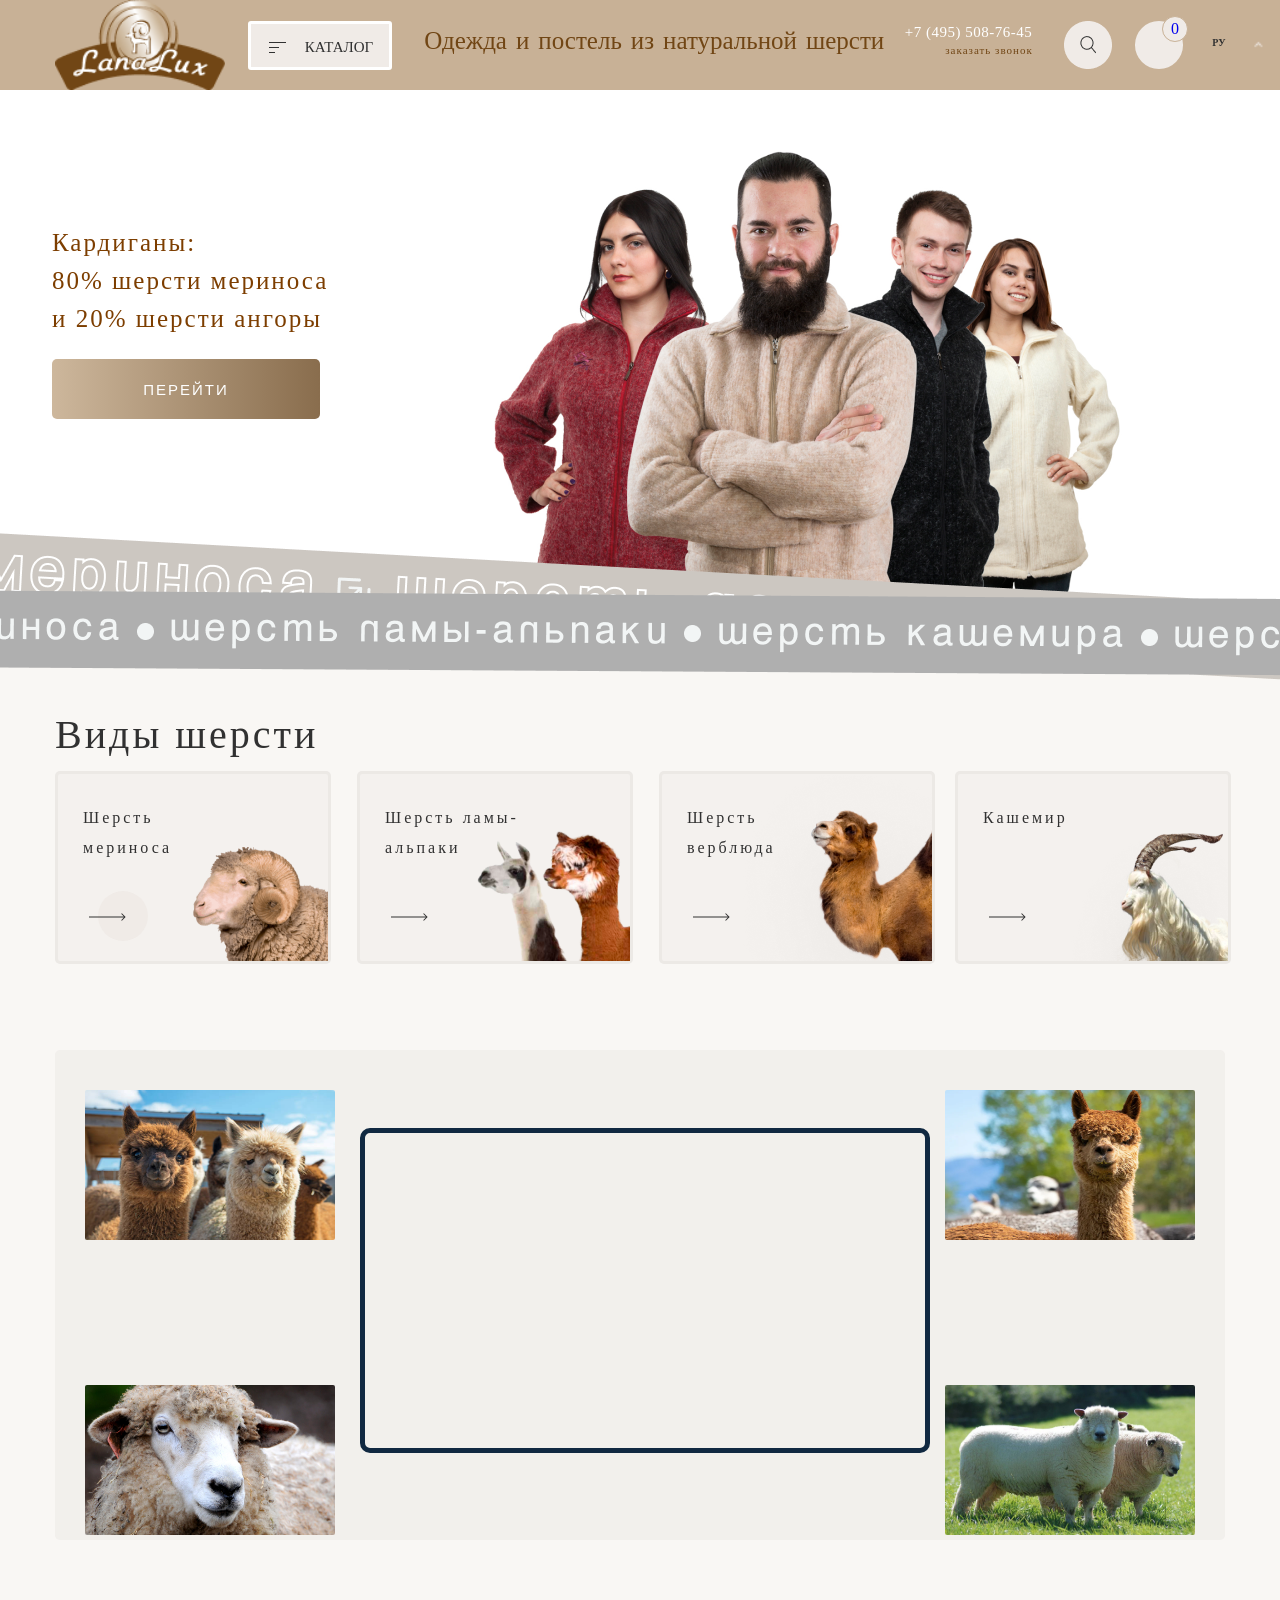
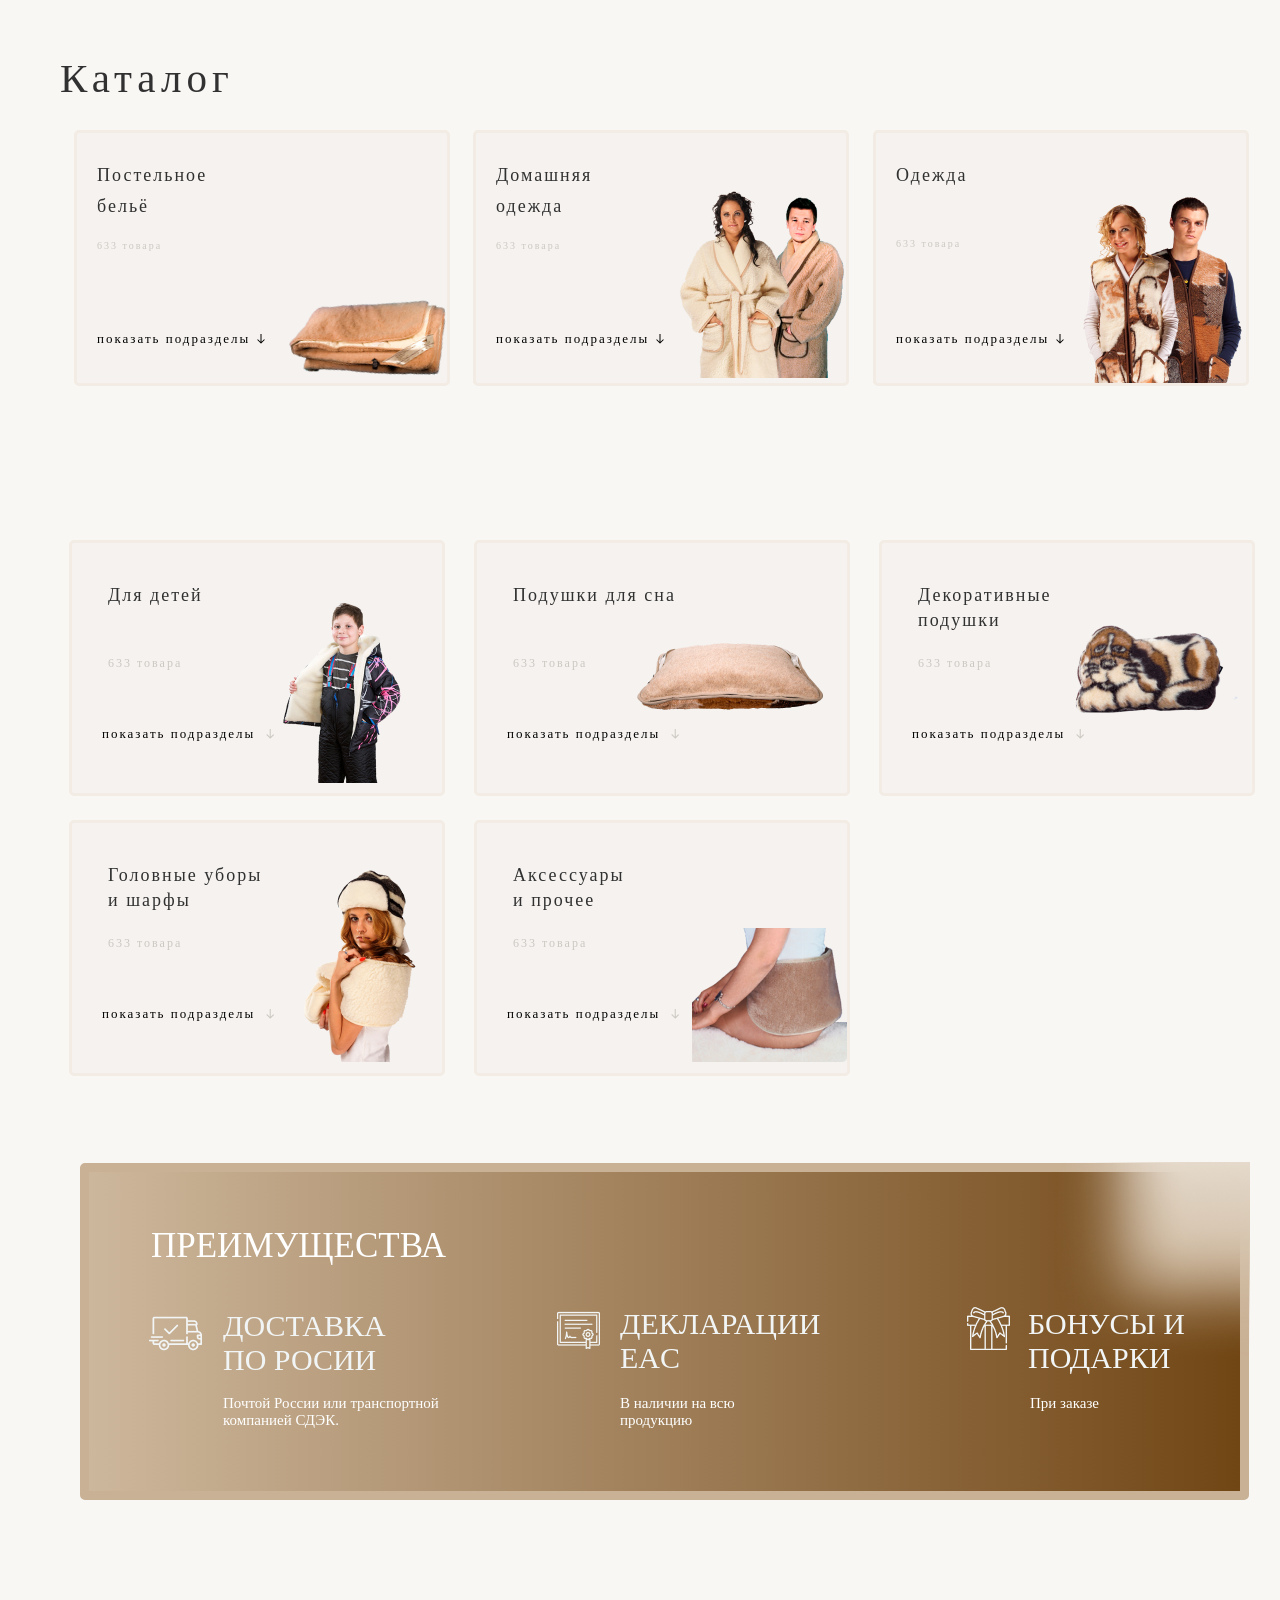
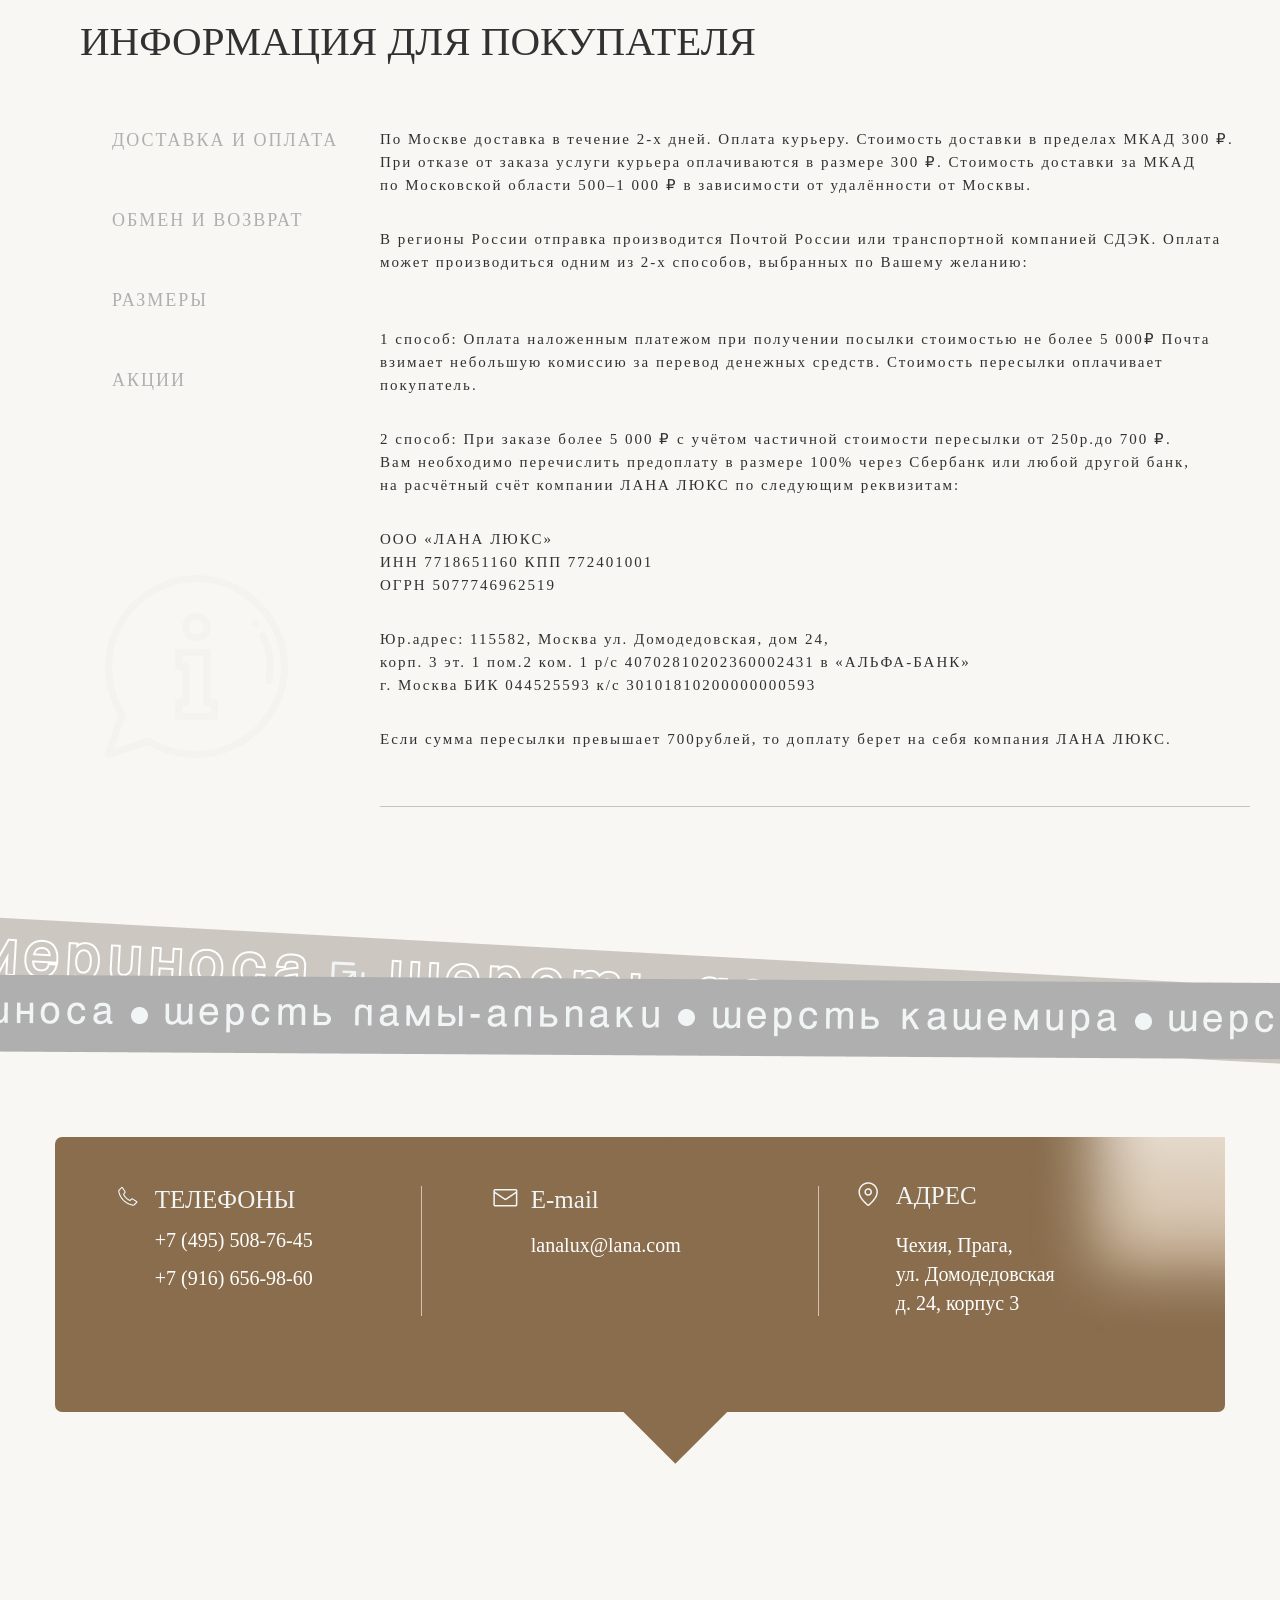
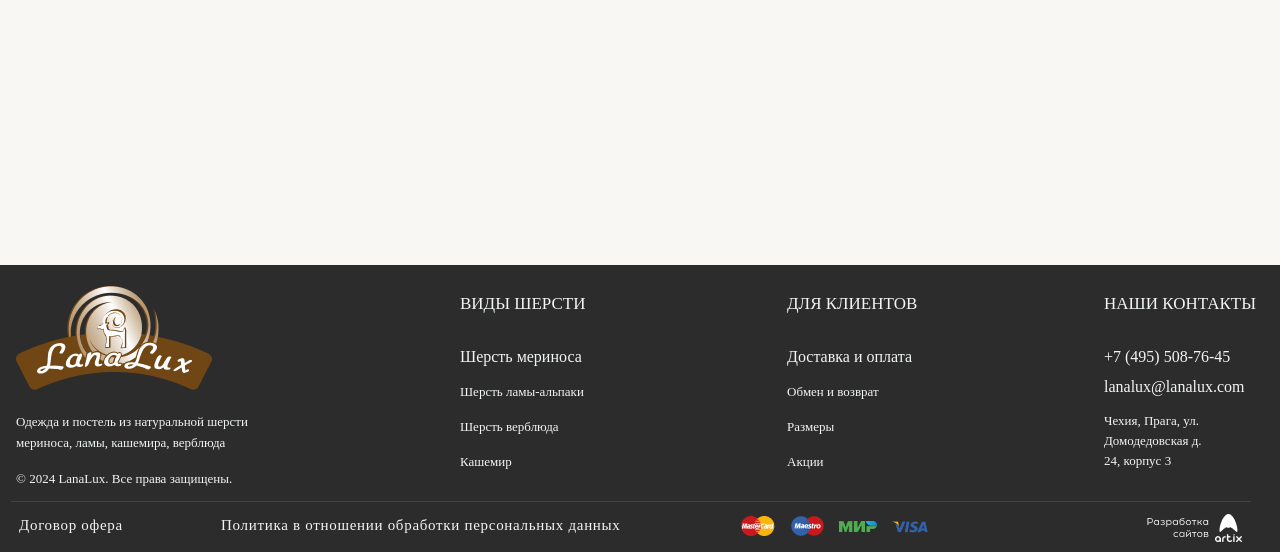
==== commit a8394d3e: "Add files via upload" ====
--- a/index.html
+++ b/index.html
@@ -27,13 +27,14 @@
             <span></span>
             <span></span>
             <p class="p0">КАТАЛОГ</p>
+            </li>
         <li class="li1">
             <p class="p01">Одежда и постель из натуральной шерсти</p>
         </li>  
         <li class="li1 licall">   
-        <img class="call" src="img/Group 224.png" alt="">
+        <img id="btCall" class="call" src="img/Group 224.png" alt="">
         <p class="p03">+7 (495) 508-76-45</p>
-        <p class="p04">заказать звонок</p>
+        <p id="btpopup" class="p04 open-popup">заказать звонок</p>
     </li>
         <li class="li1 liinp">
           <div class="divinp" id="input"> 
@@ -47,11 +48,16 @@
             </div>
         </li>
         <li class="li1">
-            <img class="img2" src="img/Group 88.png" alt="">
+           <a href="korzina.html">
+            <div class="divkorzina ">
+                <img class="imgkor" src="img/Vector 3.png" alt="">
+                 <span class="span6">0</span>
+                </div>
+              </a> 
         </li>
         <li class="li1 linext btUp">
-            <p class="p05">EN</p>
-            <img class="img3" src="img/US.png" alt="">
+            <p class="p05">РУ</p>
+            <img class="img3" src="img/imgru.png" alt="">
             <img class="img4"  src="img/dashicons_arrow-down-alt2.png" alt="">
             <ul class="ul4">
                 <li>
@@ -62,7 +68,28 @@
                 </li>
             </ul>
         </li>
-        <ul class="ul3" id="ul33">
+        <ul class="ulkatalog">
+            <!-- <li class="likat">
+                <a href="">
+                <p class="ppk ppk1" ></p>
+            </a></li> -->
+            <li class="likat">
+                <a href="kartovar.html">
+                <p class="ppk ppk2">Карточка товара</p>
+            </a>
+          </li>
+            <li class="likat">
+                <a href="dostavka.html">
+                <p class="ppk ppk3" >Доставка и оплата</p>
+            </a>
+          </li>
+            <li class="likat">
+                <a href="korzina.html">
+                <p class="ppk ppk4">Ваша корзина</p>
+                </a>
+            </li>
+        </ul>
+          <ul class="ul3" id="ul33">
             <li class="li3">
                 <p class="pp">Наматрасники</p>
             </li>
@@ -78,8 +105,8 @@
             <li class="li3">
                 <p class="pp pp4">Спальный комплект</p>
             </li>
-        </ul>
-        <ul class="ul2">
+          </ul>
+          <ul class="ul2">
             <li class="li2 linext2" id="li2">
                 <p class="p00">Постельное бельё</p>
                 <img class="img5" src="img/Arrow 46.png" alt="">
@@ -109,8 +136,10 @@
             <li class="li2 li010"><p class="p00">Постель из хлопка</p> 
                  <img class="img5 imgli010" src="img/Arrow 46.png" alt="">
                 </li>
-        </ul>
-    </li>
+            <li class="li2 li011"  id="btkatalog" ><p class="p00">Каталог</p>
+                <img class="img5 imgli011" src="img/Arrow 46.png" alt="">
+            </li>
+          </ul>
     </ul>
 </div>
 <div class="box2">
@@ -190,7 +219,7 @@
         </div>
 <div class="box5">
     <div class="div3 divbig" id="cards">
-        <div class="card">
+        <div class="card card420">
             <p class="p0p1 p0p4">Постельное бельё</p>
             <p class="p0p2 p0p4">633 товара</p>
             <p class="p0p3 p0pp pbefor1" id="open">показать подразделы</p>
@@ -234,7 +263,7 @@
 </div>
 <div class="box4">
     <div class="div2">
-        <div class="card">
+        <div class="card cards2">
       <p class="p11" >Для детей</p>
       <p class="p12" >633 товара</p>
       <p class="p13" >показать подразделы</p>
@@ -304,8 +333,12 @@
     <p class="title">ИНФОРМАЦИЯ ДЛЯ ПОКУПАТЕЛЯ</p>
     <div class="grid1 grid001">
         <ul class="ul6">
-        <li class="li6"><p class="p15">ДОСТАВКА И ОПЛАТА</p></li>
-        <li class="li6"><p class="p15">ОБМЕН И ВОЗВРАТ</p></li>
+        <li class="li6">
+            <a href="dostavka.html">
+                <p class="p15">ДОСТАВКА И ОПЛАТА</p>
+        </a></li>
+        <li class="li6"><p class="p15">ОБМЕН И ВОЗВРАТ</p>
+        </li>
         <li class="li6"><p class="p15">РАЗМЕРЫ</p></li>
         <li class="li6"><p class="p15">АКЦИИ</p></li>
     </ul>
@@ -331,7 +364,6 @@
 </div>
 </div>
 <img class="imggrop74" src="img/Group 74.png" alt="">
-
 <div class="tab">
     <img class="imgss" src="img/ssn39588 4.png" alt="">
     <div class="grid02 grid003">
@@ -392,7 +424,7 @@
     <div class="foter">
        <ul class="ul8">
         <li class="li8">
-            <p>Договор оферта</p>
+            <p>Договор офера</p>
         </li>
         <li class="li8">
             <p class="psazin">Политика в отношении обработки персональных данных</p>
@@ -409,9 +441,37 @@
        </ul>
     </div>
     </div>
-    <div class="go-up">
-        <img class="imgUp" src="img/imgup.webp" alt="">
-    </div> 
+    <div id="popupbg" class="popup-bg">
+        <div class="popup">
+            <img src="img/Frame.png" alt="">
+            <div id="closed-popup" class="divclosed">
+                <span></span>
+                <span></span>
+            </div>
+            <form action="#">
+              <input type="text" class="inputname" name="popup-form" autocomplete="off" placeholder="Ваше имя">
+              <input type="email" class="mail" name="popup-form" placeholder="Ваша эл.почта" autocomplete="off" required>
+              <input type="tel" name="popup-form" placeholder="Ваш номер телефона" autocomplete="off" required>
+              <input id="Inputbt" class="bt buttoninput" type="submit" value="Отправить заявку">
+            </form>
+        </div>
+    </div>
+<div class="go-up">
+    <img class="imgUp" src="img/imgup.webp" alt="">
+</div> 
+<div id="pupbgr" class="pupbg">
+    <div class="box">
+    <div id="divclose" class="divx">
+        <span></span>
+        <span></span>
+    </div>
+    <p class="p1">Спасибо!!!</p>
+    <p class="p2">Наш менеджер в ближайшее время
+        свяжется с Вами.</p>
+<p></p>
+</div>
+</div>
+
     <script src="script.js"></script>
 </body>
 </html>
--- a/style.css
+++ b/style.css
@@ -113,15 +113,18 @@
 }
 
 .header .ul1 .li1 .p04 {
+    cursor: pointer;
+    width: 88px;
     position: relative;
     color: rgba(113, 70, 21, 1);
     margin-top: 3px;
-    text-align: end;
+    margin-left: 47px;
     font-size: 11px;
     letter-spacing: 1px;
 }
 
 .header .ul1 .li1 .p04::before {
+    display: none;
     content: "";
     position: absolute;
     bottom: 0px;
@@ -131,6 +134,10 @@
     background-color: rgba(113, 70, 21, 1);
 }
 
+.header .ul1 .li1:hover .p04::before {
+    display: initial;
+}
+
 .header .ul1 .li1:nth-child(4) {
     margin-left: 32px;
     width: 48px;
@@ -144,6 +151,39 @@
 
 .img2 {
     margin-top: -4px;
+}
+
+.img3 {
+    width: 20px;
+}
+
+.divkorzina {
+    position: relative;
+    background-color: rgba(240, 235, 231, 1);
+    width: 47.72px;
+    height: 47.72px;
+    border-radius: 50%;
+    display: flex;
+    justify-content: center;
+    align-items: center;
+}
+
+.divkorzina .span6 {
+    position: absolute;
+    top: -5px;
+    right: -5px;
+    background-color: rgba(240, 235, 231, 1);
+    border: 0.4px solid rgba(200, 177, 150, 1);
+    width: 23.86px;
+    height: 23.86px;
+    border-radius: 50%;
+    display: flex;
+    align-items: center;
+    justify-content: center;
+}
+
+.li1 a {
+    text-decoration: none;
 }
 
 .header .ul1 .li1:nth-child(6) {
@@ -184,7 +224,7 @@
     background-color: rgba(242, 236, 228, 1);
     filter: drop-shadow(0 0 1px black);
     width: 310px;
-    height: 648px;
+    height: 715px;
     border-radius: 2px;
 }
 
@@ -306,6 +346,93 @@
 
 .header .ul3 .li3 .pp4::before  {
     width: 128px;
+}
+
+
+                  /* Каталог меню */
+
+
+.ulkatalog {
+    display: none;
+    position: absolute;
+    top: 765px;
+    left: 27px;
+    z-index: 6;
+    background-color:  rgba(242, 236, 228, 1);
+    filter: drop-shadow(0 0 1px black);
+    width: 227px;
+    height: 103px;
+    border-radius: 2px;
+    margin-left: 290px;
+    margin-top: -27px;
+}
+
+.header .ulkatalog::before {
+    content: "";
+    position: absolute;
+    top: 8px;
+    left: -3px;
+    width: 12px;
+    height: 12px;
+    background-color:  rgba(242, 236, 228, 1);
+    transform: rotate(-45deg);
+    border-radius: 2px;
+}
+
+.header .ulkatalog .likat {
+    position: relative;
+    display: flex;
+    width: 180px;
+    height: 30px;
+    margin-top: 4px;
+    margin-left: 30px;
+    border-radius: 3px;
+    transition: all 0.3s;
+}
+
+.header .ulkatalog .likat .ppk {
+    color: rgba(204, 199, 193, 1);
+    margin-top: 5px;
+    font-size: 13px;
+    letter-spacing: 1px;
+    transition: all 0.3s;
+}
+
+.header .ulkatalog .likat .ppk::before {
+    content: "";
+    position: absolute;
+    z-index: 5;
+    bottom: 9px;
+    left: 0px;
+    background-color: rgba(49, 49, 49, 1);
+    width: 92px;
+    height: 0.4px;
+    display: none;
+}
+
+.header .ulkatalog .likat:hover .ppk {
+    color: rgba(49, 49, 49, 1);
+}
+
+.header .ulkatalog .likat:hover .ppk::before {
+    color: rgba(49, 49, 49, 1); 
+    display: initial;
+}
+/* 
+.header .ulkatalog .likat .ppk1::before  {
+    width: 100px;
+} */
+
+.header .ulkatalog .likat .ppk2::before  {
+    width: 105px;
+}
+
+.header .ulkatalog .likat .ppk3::before  {
+    width: 118px;
+}
+
+.header .ulkatalog .likat .ppk4::before  {
+    width: 89px;
 }
 
 .header .ul2 .li2 .p00 {
@@ -449,6 +576,7 @@
     font-size: 15px;
     line-height: 21px;
     letter-spacing: 2px;
+    text-transform: uppercase;
 }
 
 .imgbaner {
@@ -1010,7 +1138,7 @@
     border-radius: 5px;
     border: 3px solid rgba(242, 236, 228, 1);
     transition: all 0.3s;
-}
+} 
 
 .box4 .card:hover {
     background-color: rgb(255, 255, 255);
@@ -1613,6 +1741,8 @@
     line-height: 17px;
     letter-spacing: 0.7px;
 }
+
+                /* Go-Up */
 
 .go-up {
     display: none;
@@ -1643,10 +1773,215 @@
     background-color: rgba(137, 109, 77, 1);
 }
 
+                    /* Popup */
+
+.popup-bg {
+    position: fixed;
+    width: 100%;
+    height: 100%;
+    top: 0;
+    left: 0;
+    background-color: rgba(0, 0, 0, 0.8);
+    display: none;
+}
+
+.popup-bgr {
+    display: block;
+}
+
+.popup {
+    position: absolute;
+    top: 50%;
+    left: 50%;
+    width: 400px;
+    background: #fafafa;
+    padding: 20px;
+    transform: translate(-50%, -50%);
+    padding-top: 90px;
+    border-radius: 5px;
+}
+
+.divclosed {
+    position: absolute;
+    top: 5px;
+    right: 5px;
+    width: 15px;
+    height: 15px;
+    background-color: rgba(113, 70, 21, 1);
+    border: 1px solid rgba(137, 109, 77, 1); 
+    border-radius: 2px;
+    cursor: pointer;
+    transition: all 0.3s;
+}
+
+.divclosed:hover {
+    background-color: rgb(91, 56, 15);
+}
+
+.divclosed span {
+    position: absolute;
+    width: 15px;
+    height: 1.5px;
+    border-radius: 5px;
+    background-color: rgba(205, 183, 156, 1);
+    top: 7px;
+}
+
+.divclosed span:nth-child(1) {
+    transform: rotate(45deg);
+}
+
+.divclosed span:nth-child(2) {
+    transform: rotate(-45deg);
+}
+
+.popup form {
+    filter: drop-shadow(0 0 1px rgb(0, 0, 0));
+    display: flex;
+    flex-direction: column;
+    justify-content: center;
+    align-items: center;
+}
+
+.popup form input {
+    width: 100%;
+    height: 30px;
+    margin-top: 8px;
+    outline: none;
+    border: none;
+    border-radius: 5px;
+    background-color: rgb(236, 236, 236);
+    padding-left: 5px;
+}
+
+input::placeholder {  
+    color: rgb(105, 77, 42);
+}
+
+.popup img {
+    position: absolute;
+    top: 5px;
+    width: 150px;
+    margin-left: 30%;
+}
+
+.popup form .bt {
+    width: 100%;
+    background-image: linear-gradient(to right, rgba(205, 183, 156, 1), rgba(137, 109, 77, 1) );
+    color: rgb(255, 255, 255);
+    transition: all 0.3s ease;
+}  
+
+.popup form .bt:hover {
+    width: 160px;
+    background-color: rgb(108, 67, 21);
+    color: rgb(237, 237, 237);
+}
+
+.no-scroll {
+    overflow-y: hidden;
+}
+
+                 /* Popup Спасибо */
+
+.pupbg {
+    display: none; 
+    align-items: center;
+    justify-content: center;
+    position: fixed;
+    width: 100%;
+    height: 100%;
+    top: 0;
+    left: 0;
+    background-color: rgba(249, 247, 244, 1);
+}
+
+.pupUpbg {
+    display: block;
+}
+
+.pupbgrr {
+    display: none;
+}
+
+.box {
+    position: relative;
+    top: 50%;
+    left: 50%;
+    transform: translate(-50%, -50%);
+    background-image: linear-gradient(to right,rgba(137, 109, 77, 1), rgba(205, 183, 156, 1)); 
+    width: 630px;
+    height: 330px;
+    border-radius: 5px;
+    border: 8px solid rgb(165, 144, 120);
+}
+
+.box .p1 {
+    margin-top: 92px;
+    color: rgba(255, 255, 255, 1);
+    font-size: 50px;
+    letter-spacing: 1.5px;
+    text-transform: uppercase;
+    text-align: center;
+}
+
+.box .p2 {
+    margin-top: 28px;
+    margin-left: 90px;
+    width: 458px;
+    color: rgba(255, 255, 255, 1);
+    line-height: 31px;
+    font-size: 20px;
+    letter-spacing: 1px;
+    text-transform: uppercase;
+    text-align: center;
+}
+
+.divx {
+    border: 2px solid rgb(165, 144, 120); 
+    background-color: rgba(0, 0, 0, 0.137);
+    cursor: pointer;
+    position: absolute;
+    top: 5px;
+    border-radius: 50%;
+    right: 5px;
+    width: 32px;
+    height: 32px;
+    transition: 0.3s; 
+}
+
+.divx:hover { 
+    border: 2px solid rgb(165, 144, 120); 
+    background-color: rgba(0, 0, 0, 0.26);
+} 
+
+.divx span {
+    position: absolute;
+    top: 14.5px;
+    background-color: rgba(255, 255, 255, 1);
+    width: 32px;
+    height: 2px;
+    border-radius: 2px;
+}
+
+.divx span:nth-child(1) {
+    transform: rotate(40deg);
+}
+
+.divx span:nth-child(2) {
+    transform: rotate(-40deg);
+}
+
+
             /* Планшет */
 
 
-@media screen and (max-width: 1024px) { 
+@media (max-width: 768px) { 
+
+body {
+    width: 768px;
+}
+
 .container {
     background-color: rgba(249, 247, 244, 1);
     width: 768px;
@@ -1701,17 +2036,6 @@
     border-radius: 3px;
     border: 3px solid rgba(255, 255, 255, 1);
 }
-/* 
-.divcall {
-    position: absolute;
-    top: -6px;
-    right: 70px;
-    background-color: rgb(234, 226, 216);
-    width: 150px;
-    height: 40px;
-    border-radius: 5px;
-    border: 2px solid rgb(255, 255, 255);
-} */
 
 .header .ul1 li .p03 {
     font-size: 15px;
@@ -1724,26 +2048,6 @@
     color: rgb(19, 12, 12);
     text-align: center;
 }
-/* 
-.header .ul1 .li1 .p04 {
-    width: 140px;
-    color: rgba(113, 70, 21, 1);
-    margin-top: 3px;
-    margin-left: 5px;
-    text-align: center;
-    font-size: 11px;
-    letter-spacing: 1px;
-}
-
-.header .ul1 .li1 .p04::before {
-    content: "";
-    position: absolute;
-    bottom: 0px;
-    right: 26px;
-    width: 88px;
-    height: 0.5px;
-    background-color: rgba(113, 70, 21, 1);
-} */
 
 .call:hover .licall {
     display: initial;
@@ -1788,11 +2092,37 @@
     height: 38px;
     margin-top: -4px;
 }
-
+/* 
 .img2 {
     width: 38px;
     height: 38px;
     margin-top: -4px;
+} */
+
+.divkorzina {
+    position: relative;
+    margin-top: -4px;
+    background-color: rgba(240, 235, 231, 1);
+    width: 38px;
+    height: 38px;
+    border-radius: 50%;
+    display: flex;
+    justify-content: center;
+    align-items: center;
+}
+
+.divkorzina .span6 {
+    position: absolute;
+    top: -5px;
+    right: -10px;
+    background-color: rgba(240, 235, 231, 1);
+    border: 0.4px solid rgba(200, 177, 150, 1);
+    width: 22px;
+    height: 22px;
+    border-radius: 50%;
+    display: flex;
+    align-items: center;
+    justify-content: center;
 }
 
 .img3 {
@@ -2804,18 +3134,23 @@
 }
 }
 
-            /* Моболка */
-
-@media screen and (max-width: 320px) {
+            /* Мобилка */
+
+@media (max-width: 480px) {
+
+body {
+    width: 480px;
+}
+
 .container {
     background-color: rgba(249, 247, 244, 1);
-    width: 320px;
+    width: 480px;
     height: 8260px;
 }
 
 .header {
     background-color: rgba(200, 177, 150, 1);
-    width: 320px;
+    width: 480px;
     height: 122px;
     display: flex;
     position: relative;
@@ -2829,8 +3164,10 @@
 }
 
 .header .ul1 {
+    width: 340px;
     margin-left: 0px;
     display: flex;
+    justify-content: space-between;
 }
 
 .header .ul1 li {
@@ -2843,36 +3180,38 @@
 .header .ul1 .li1:nth-child(1) {
     position: absolute;
     top: 65px;
-    left: -110px;
+    left: -100px;
     width: 57px;
     height: 30px;
 }
+
 .p0 {
     display: none;
 }
 
 .header .ul1 .li1:nth-child(2) {
-    margin-left: 15px;
-    width: 144px;
+    margin-left: 20px;
+    width: 300px;
     height: 42px;
 }
 
 .header .ul1 li .p01 {
     margin-top: 5px;
-    width: 144px;
+    margin-left: 0px;
+    width: 300px;
     color: rgba(113, 70, 21, 1);
-    font-size: 15px;
+    font-size: 16px;
     line-height: 20px;
-    }
+}
     
 .header .ul1 .li1:nth-child(3) {
     width: 40px;
-    margin-left: -180px;
+    margin-left: -340px;
     margin-top: 80px;
 }
 
 .p03, .p04 {
-display: none;
+    display: none;
 }
 
 .call {
@@ -2897,15 +3236,45 @@
     margin-top: 75px;
 }
 
+.header .ul1 .li1:nth-child(6) {
+    margin-right: -14px;
+}
+
 .img00 {
     width: 38px;
     height: 38px;
     margin-top: -4px;
 }
-
+/* 
 .img2 {
     width: 46px;
     height: 44px;
+} */
+
+.divkorzina {
+    position: relative;
+    margin-top: 1px;
+    background-color: rgba(240, 235, 231, 1);
+    width: 38px;
+    height: 38px;
+    border-radius: 50%;
+    display: flex;
+    justify-content: center;
+    align-items: center;
+}
+
+.divkorzina .span6 {
+    position: absolute;
+    top: -5px;
+    right: -10px;
+    background-color: rgba(240, 235, 231, 1);
+    border: 0.4px solid rgba(200, 177, 150, 1);
+    width: 22px;
+    height: 22px;
+    border-radius: 50%;
+    display: flex;
+    align-items: center;
+    justify-content: center;
 }
 
 .img3 {
@@ -3059,10 +3428,6 @@
     margin-left: -5px;
     margin-top: 3px;
 }
-/* 
-.header .ul2 .li2:hover {
-    background-color: rgb(194, 161, 123);
-}  */
 
 .liinp .inp {
     position: absolute;
@@ -3092,7 +3457,7 @@
 }
 
 .ul1 li .p05 {
-width: 15px;
+    width: 15px;
     color: rgba(255, 255, 255, 1);
     margin-top: 12px;
     font-size: 15px;
@@ -3133,7 +3498,7 @@
 
 .box2 {
     background-color: rgba(255, 255, 255, 1);
-    width: 320px;
+    width: 480px;
     height: 507px;
     position: relative;
 }
@@ -3160,14 +3525,15 @@
 }
 
 .imgbaner {
-    width: 320px;
-    height: 247px;
-    margin-left: 0px;
+    width: 420px;
+    height: 284px;
+    object-fit: cover;
+    margin-left: 5px;
     margin-top: 217px;
 }
 
 .imgfram {
-    width: 320px;
+    width: 480px;
     height: 107px;
     position: absolute;
     left: 0px;
@@ -3178,13 +3544,22 @@
     position: relative;
     margin-top: 22px;
     margin-left: 0px;
-    width: 320px;
+    width: 480px;
     height: 840px;
     display: grid;
-    grid-template-columns: 288px;
+    grid-template-columns: 480px;
     grid-template-rows: repeat(4, 187px);
     justify-content: center;
     row-gap: 29px;
+}
+
+.box3 .div1 {
+    width: 480px;
+}
+
+.div3 .card2 {
+    margin-top: 20px;
+    margin-left: 30px;
 }
 
 .texp {
@@ -3204,31 +3579,2752 @@
 }
 
 .box3 .div1:nth-child(1) {
+    width: 420px;
+    height: 187px;
+    margin-left: 30px;
+ }
+ 
+ .box3 .div1:nth-child(2) {
+     width: 420px;
+     height: 187px;
+     margin-left: 30px;
+ }
+  
+ .box3 .div1:nth-child(3) {
+     width: 420px;
+     height: 187px;
+     margin-left: 30px;
+ }
+  
+ .box3 .div1:nth-child(4) {
+     width: 420px;
+     height: 187px;
+     margin-left: 30px;
+ }
+ 
+.box3 .div1:nth-child(5) {
+     width: 420px;
+     height: 290px;
+}
+
+ .imgnone {
+     position: absolute;
+     left: 210px;
+ }
+
+ .img01 {
+     display: none;
+     position: absolute;
+     width: 250px;
+     height: 150px;
+     border-radius: 2px;
+ }
+ 
+ .divcircle::before {
+     content: "";
+     position: absolute;
+     bottom: 18px;
+     left: 40px;
+     width: 50px;
+     height: 50px;
+     border-radius: 50%;
+     background-color: rgba(240, 235, 231, 1);
+ }
+ 
+ .box3 .div1 .imgarrow {
+     position: absolute;
+     left: 31px;
+     top: 139px;
+ }
+
+ .img768 {
+    width: 150px;
+    height: 131px;
+    display: initial;
+    position: absolute;
+    right: 0px;
+    bottom: 0px;
+}
+ 
+.box3 .div1 .imgm1 {
+     display: none;
+     position: absolute;
+     bottom: 0px;
+     right: 0px;
+     width: 173px;
+     height: 131px;
+     transition: all 0.3s;
+} 
+ 
+.box3 .divborder {
+    cursor: pointer;
+    border: 3px solid rgba(187, 187, 187, 0.151);
+    overflow: hidden;
+}
+
+.box3 .div1 {
+    background-color: rgba(240, 235, 231, 0.5);
+    position: relative;
+    border-radius: 5px;
+} 
+
+.divgalerea {
+    margin-top: 0px;
+}
+
+.divgalerea .iframe {
+    width: 480px;
+    height: 227px;
+}
+
+.video {
+    width: 480px;
+    height: 290px;
+    margin-top: 0px;
+    margin-left: 0px;
+    border-radius: 5px;
+    border: 5px solid rgb(17, 41, 65);
+}
+/* 
+.katalog {
+    margin-top: 400px;
+} */
+
+.box4 {
+    width: 480px;
+    height: 1185px;
+    margin-top: 0px;
+    display: grid;
+    grid-template-columns: repeat(1, 425px);
+    grid-template-rows:  repeat(8, 205px);
+    row-gap: 20px;
+}
+
+.box4 .card {
+    cursor: pointer;
+    position: relative;
+    width: 425px;
+    height: 250px;
+    background-color: rgba(232, 229, 224, 0.279);
+    border-radius: 5px;
+    border: 3px solid rgba(242, 236, 228, 1);
+    transition: all 0.3s;
+}
+
+.box4 .div2 .card .p11 {
+    position: absolute;
+    top: 40px;
+    left: 16px;
+    color: rgba(49, 49, 49, 1);
+    font-size: 18px;
+    line-height: 25px;
+    letter-spacing: 2px;
+    font-weight: 500;
+}
+
+.box4 .div2 .card .p12 {
+    position: absolute;
+    top: 110px;
+    left: 16px;
+    color: rgba(204, 199, 193, 1);
+    font-size: 12px;
+    line-height: 21px;
+    letter-spacing: 2px;
+    font-weight: 400;
+}
+
+.box4 .div2 .card .p13 {
+    position: absolute;
+    top: 180px;
+    left: 16px;
+    color: rgba(0, 0, 0, 1);
+    font-size: 13px;
+    line-height: 21px;
+    letter-spacing: 2px;
+    font-weight: 400;
+}
+
+.box4 .div2 .card .imgarrows {
+    position: absolute;
+    bottom: 54px;
+    left: 194px;
+}
+
+.imgg {
+    width: 120px;
+    height: 150px;
+    position: absolute;
+    top: 66px;
+    left: 200px;
+}
+
+.imgg1 {
+    width: 100px;
+    height: 100px;
+    position: absolute;
+    bottom: 0px;
+    right: 0px;
+}
+
+.pak {
+    width: 100px;
+}
+
+.imgg2 {
+    width: 100px;
+    height: 150px;
+    position: absolute;
+    bottom: 26px;
+    right: 0px;
+}
+
+.pub {
+    width: 170px;
+}
+
+.imgg3 {
+    position: absolute;
+    bottom: 70px;
+    right: -18px;
+}
+
+.imgg4 {
+    width: 140px;
+    position: absolute;
+    bottom: 74px;
+    right: 0px;
+}
+
+.katalog {
+    margin-left: 16px;
+    margin-top: 340px;
+    width: 200px;
+    height: 45px;
+}
+
+.katalog h1 {
+    color: rgba(49, 49, 49, 1);
+    font-size: 20px;
+    line-height: 41px;
+    letter-spacing: 5px;
+    font-weight: 400;
+    text-transform: uppercase;
+}
+
+.box4 .card:hover {
+    background-color: rgb(255, 255, 255);
+    border: 3px solid rgb(188, 188, 188);
+    transform: scale(1);
+}
+
+.ppp5 {
+    display: none;
+}
+
+.ppp6 {
+    display: none;
+}
+
+.box5 {
+    margin-top: 30px;
+    margin-left: 0px;
+    width: 480px;
+    height: 840px;
+    display: grid;
+    justify-content: center;
+    grid-template-columns: 320px;
+    grid-template-rows: repeat(3, 250px);
+}
+
+.card {
+    cursor: pointer;
+    background-color: rgba(232, 229, 224, 0.279);
+    /* position: absolute;
+    top: 0px;
+    left: 0px; */
+    width: 420px;
+    height: 250px;
+    border: 3px solid rgba(242, 236, 228, 1);
+    border-radius: 5px;
+    transition: all 0.3s;
+} 
+
+.div3 {
+    width: 420px;
+    height: 250px;
+}
+
+.card420 {
+    margin-left: -47px;
+}
+
+.div3 .card3 {
+    display: initial;
+} 
+
+.divnav {
+    display: none;
+    position: absolute;
+    bottom: -169px;
+    left: 0px;
+    width: 314px;
+    height: 315px;
+    border-radius: 5px;
+} 
+
+.div3 .card2 {
+    cursor: pointer;
+    background-color: rgba(232, 229, 224, 0.279);
+    position: absolute;
+    left: -1px;
+    top: 280px;
+    width: 420px;
+    height: 250px;
+    border: 3px solid rgba(242, 236, 228, 1);
+    border-radius: 5px;
+    transition: all 0.3s;
+}
+
+.div4 .card3 {
+    /* position: absolute;
+    left: -1px; */
+    top: 560px;
+    cursor: pointer;
+    background-color:  rgba(232, 229, 224, 0.279);
+    width: 420px;
+    height: 250px;
+    border: 3px solid rgba(242, 236, 228, 1);
+    border-radius: 5px;
+    transition: all 0.3s;
+}
+
+.imgpost {
+    position: absolute;
+    left: 170px;
+    width: 140px;
+    height: 90px;
+}
+
+.imgodev {
+    position: absolute;
+    left: 180px;
+    top: 90px;
+    width: 140px;
+    height: 160px;
+}
+
+#imgcloset {
+    transform: rotate(-13deg);
+    width: 120px;
+    height: 90px;
+    left: 195px;
+    top: 160px;
+}
+
+.divnav .ul5 {
+    display: none;
+}
+
+.box6 {
+    position: relative;
+    margin-top: 100px;
+    margin-left: 0px;
+    border-radius: 5px;
+    border: 8px solid  rgb(170, 145, 114);
+    background-image: linear-gradient(to left, rgba(113, 70, 21, 1), rgba(205, 183, 156, 1));
+    width: 464px;
+    height: 530px;
+    display: grid;
+    justify-content: center;
+    grid-template-columns: repeat(1, 470px);
+    grid-template-rows: repeat(3, 140px);
+}
+
+.box6 .imgssn {
+    display: none;
+    position: absolute;
+    right: 0px;
+    top: 0px;
+}
+
+.box6 h1 {
+    position: absolute;
+    top: 44px;
+    left: 120px;
+    color: rgba(255, 255, 255, 1);
+    font-size: 28px;
+    font-weight: 400;
+}
+
+.box6 .p13 {
+    position: absolute;
+    top: 137px;
+    left: 200px;
+    color: rgba(242, 245, 245, 1);
+    font-size: 20px;
+    width: 160px;
+}
+
+.box6 .p14 {
+    position: absolute;
+    top: 190px;
+    left: 200px;
+    color: rgba(255, 255, 255, 1);
+    font-size: 15px;
+    width: 190px;
+}
+
+.box6 .imgg5 {
+    width: 48px;
+    height: 48px;
+    position: absolute;
+    top: 135px;
+    left: 130px;
+}
+
+.box6 .p15 {
+    position: absolute;
+    top: 270px;
+    right: 66px;
+    color: rgba(242, 245, 245, 1);
+    font-size: 20px;
+    width: 200px;
+}
+
+.box6 .p16 {
+    position: absolute;
+    top: 310px;
+    right: 103px;
+    color: rgba(255, 255, 255, 1);
+    font-size: 15px;
+    width: 160px
+}
+
+.box6 .div5 .imgg6 {
+    position: absolute;
+    top: 270px;
+    right: 297px;
+}
+
+.box6 .div5 .p17 {
+    position: absolute;
+    top: 400px;
+    right: 105px;
+    color: rgba(242, 245, 245, 1);
+    font-size: 20px;
+    width: 158px;
+}
+
+.box6 .div5 .p18 {
+    position: absolute;
+    top: 460px;
+    right: 166px;
+    color: rgba(255, 255, 255, 1);
+    font-size: 15px;
+    width: 90px
+}
+
+.box6 .div5 .imgg7 {
+    position: absolute;
+    top: 400px;
+    right: 300px;
+}
+
+.box7 {
+    position: relative;
+    margin-top: 96px;
+    width: 425px;
+    height: 1466px;
+    display: grid;
+    grid-template-columns: 420px;
+    grid-template-rows: 400px 1008px;
+}
+
+.box7 .title {
+    /* position: absolute;
+    top: 0px;
+    left: 0px; */
+    width: 480px;
+    margin-left: -10px;
+    color: rgba(49, 49, 49, 1);
+    font-size: 25px;
+    line-height: 41px;
+    text-align: center;
+}
+
+.box7 .grid001 {
+    margin-top: 107px;
+    width: 286px;
+    height: 220px;
+    display: block;
+}
+
+.imgkar {
+    width: 131px;
+    position: absolute;
+    top: 240px;
+    left: 155px;
+}
+
+.box7 .grid001 .ul6 {
+    display: block;
+}
+
+.box7 .grid001 .ul6 .li6 {
+    position: relative;
+    width: 255px;
+    height: 26px;
+    margin-top: 40px;
+    margin-left: 32px;
+}
+
+.box7 .grid001 .ul6 .li6 .p15 {
+    cursor: pointer;
+    color: rgba(175, 175, 175, 1);
+    font-size: 18px;
+    font-weight: 500;
+    letter-spacing: 2px;
+    padding-top: 2px;
+    transition: all 0.3s;
+}
+
+.box7 .grid001 .ul6 .li6 .p15::before {
+    display: none;
+    content: "";
+    position: absolute;
+    left: -30px;
+    top: -11px;
+    width: 2px;
+    height: 46px;
+    background-color: rgba(49, 49, 49, 1);
+}
+
+.box7 .grid001 .ul6 .li6 .p15:hover {
+    color: rgba(49, 49, 49, 1);
+}
+
+.box7 .grid001 .ul6 .li6:hover .p15::before {
+    display: initial;
+}
+
+.box7 .grid002 {
+    margin-top: 0px;
+    margin-left: 70px;
     width: 288px;
+    height: 1060px;
+}
+
+.box7 .ul7 {
+    display: block;
+}
+
+.box7 .ul7 .li7 {
+    width: 288px;
+    height: 200px;
+    margin-top: 10px;
+}
+
+.box7 .ul7 .li7:nth-child(1) {
+    margin-top: 0px;
+}
+
+.box7 .ul7 .li7:nth-child(2) {
+    width: 288px;
+    height: 160px;
+}
+
+.box7 .ul7 .li7:nth-child(3) {
+    width: 288px;
+    height: 160px;
+}
+
+.box7 .ul7 .li7:nth-child(5) {
+    width: 288px;
+    height: 70px;
+}
+
+.box7 .ul7 .li7:nth-child(6) {
+    width: 288px;
+    height: 140px;
+}
+
+.box7 .ul7 .li7:nth-child(7) {
+    width: 288px;
+    height: 75px;
+}
+
+.box7 .ul7 .p16 {
+    color: rgba(49, 49, 49, 1);
+    font-size: 15px;
+    line-height: 23px;
+    letter-spacing: 2px;
+}
+
+.box7::before {
+    content: "";
+    position: absolute;
+    left: 0px;
+    right: 0px;
+    bottom: -10px;
+    width: 477px;
+    height: 1px;
+    background-color: rgba(196, 196, 196, 1);
+}
+
+.imggrop74 {
+    width: 480px;
+    height: 107px;
+    margin-top: 50px;
+}
+
+.tab {
+    z-index: 3;
+    margin-left: 0px;
+    background-color: rgb(137, 109, 77);
+    width: 464px;
+    height: 551px;
+    border-radius: 7px;
+    display: block;
+    border: 8px solid  rgb(233, 200, 165);
+} 
+
+.imgss {
+    display: none;
+    position: absolute;
+    right: 0px;
+    top: 0px;
+}
+
+.tab::before {
+    display: none;
+    content: "";
+    position: absolute;
+    bottom: -2px;
+    left: 500px;
+    width: 235px;
+    height: 227px;
+    background-color:  rgb(137, 109, 77);
+    transform: rotate(45deg);
+}
+
+.content {
+    position: relative;
+    margin-top: 25px;
+    margin-left: 100px;
+    width: 208px;
+    height: 139px;
+}
+
+.content::before {
+    content: "";
+    position: absolute;
+    top: 140px;
+    left: 0px;
+    width: 208px;
+    height: 1px;
+    background-color: rgba(211, 195, 175, 1);
+}
+
+.content .p19 {
+    color: rgba(242, 245, 245, 1);
+    font-size: 20px;
+    margin-top: 15px;
+    margin-left: 38px;
+}
+
+.content .p20 {
+    color: rgba(255, 255, 255, 1);
+    font-size: 20px;
+    margin-left: 38px;
+}
+
+.imgphon {
+    position: absolute;
+    top: 0px;
+    left: 0px;
+}
+
+.content2 {
+    position: relative;
+    margin-top: 45px;
+    margin-left: 100px;
+    width: 208px;
+    height: 139px;
+}
+
+.content2::before {
+    content: "";
+    position: absolute;
+    top: 123px;
+    left: 0px;
+    width: 208px;
+    height: 1px;
+    background-color: rgba(211, 195, 175, 1);
+}
+
+.imgico {
+    position: absolute;
+    top: 0px;
+    left: 0px;
+}
+
+.p21 {
+    color: rgba(242, 245, 245, 1);
+    font-size: 20px;
+    margin-left: 38px;
+}
+
+.p22 {
+    margin-top: 20px;
+    color: rgba(255, 255, 255, 1);
+    font-size: 20px;
+    margin-left: 38px;
+}
+
+.content3 {
+    position: relative;
+    margin-top: 45px;
+    margin-left: 100px;
+    width: 208px;
+    height: 139px;
+}
+
+.img99 {
+    position: absolute;
+    top: 0px;
+    left: 0px;
+}
+
+.p23 {
+    color: rgba(242, 245, 245, 1);
+    font-size: 20px;
+    margin-left: 38px;
+}
+
+.p24gap {
+    padding-top: 18px;
+}
+
+.p24 {
+    margin-top: 6px;
+    color: rgba(255, 255, 255, 1);
+    margin-left: 38px;
+    font-size: 20px;
+}
+
+.maps {
+    margin-top: 500px;
+    width: 480px;
+    height: 360px;
+}
+
+.box9 {
+    position: relative;
+    background-color: rgba(44, 44, 44, 1);
+    width: 480px;
+    height: 1137px;
+    display: grid;
+    grid-template-columns: 288px;
+    grid-template-rows: 287px 270px 260px 260px;
+}
+
+.imgfram2 {
+    width: 167px;
+    height: 89px;
+}
+
+.box9::before {
+    content: "";
+    position: absolute;
+    left: 5px;
+    bottom: 245px;
+    width: 470px;
+    height: 1px;
+    background-color: rgb(71, 71, 71);
+}
+
+.box9 .grids1 {
+    margin-top: 6px;
+    width: 287px;
+    height: 201px;
+    text-align: center;
+}
+
+.box9 .grids1 .podev {
+    margin-top: 17px;
+    color: rgba(242, 245, 245, 1);
+    font-size: 13px;
+    line-height: 21px;
+}
+
+.box9 .grids1 .p2024 {
+    margin-top: 17px;
+    color: rgba(242, 245, 245, 1);
+    font-size: 13px;
+    line-height: 17px;
+}
+
+.box9 .grids2 {
+    margin-top: -30px;
+    margin-left: 60px;
+    width: 170px;
+    height: 187px;
+    text-align: center;
+}
+
+.box9 .ptex {
+    height: 22px;
+    color: rgba(242, 245, 245, 1);
+    font-size: 17px;
+    line-height: 23px;
+}
+
+.box9 .pptext {
+    color: rgba(242, 245, 245, 1);
+    margin-top: 32px;
+    height: 20px;
+}
+
+.box9 .pptextt {
+    height: 20px;
+}
+
+.box9 .ptext2 {
+    margin-top: 15px;
+    color: rgba(242, 245, 245, 1);
+    font-size: 13px;
+    line-height: 20px;
+}
+
+.box9 .ptext {
+    width: 170px;
+    height: 20px;
+}
+
+.box9 .grids3 {
+    margin-top: -70px;
+    width: 170px;
+    height: 177px;
+    margin-left: 60px;
+    text-align: center;
+}
+
+.box9 .grids4 {
+    margin-top: -110px;
+    width: 170px;
+    height: 160px;
+    margin-left: 60px;
+    text-align: center;
+}
+
+.ptext {
+    margin-top: 11px;
+    color: rgba(242, 245, 245, 1);
+}
+
+.box9 .grids4 .pwidth {
+    margin-top: 11px;
+    width: 100%;
+}
+
+.foter {
+    position: absolute;
+    left: 0;
+    bottom: 0px;
+    width: 480px;
+    height: 257px;
+    display: flex;
+    justify-content: center;
+}
+
+.foter .ul8 {
+    margin-top: 50px;
+    display: block;
+    height: 180px;
+}
+
+.foter .ul8 .li8:nth-child(1) {
+    margin-top: 39px;
+    width: 129px;
+    margin-left: 100px;
+}
+
+.foter .ul8 .li8:nth-child(2) {
+    margin-top: -10px;
+    width: 261px;
+    margin-left: 30px;
+}
+
+.foter .ul8 .li8:nth-child(3) {
+    position: relative;
+    width: 260px;
+    margin-left: 29px;
+    margin-top: 0px;
+}
+
+.imgcard {
+    width: 53px;
+    margin-top: 5px;
+    margin-left: 12px;
+}
+ 
+.imcard {
+    margin-top: 5px;
+    width: 53px;
+}
+
+.imgup {
+    position: absolute;
+    top: 8px;
+    right: 0px;
+}
+    
+.imgpup {
+    position: absolute;
+    top: 8px;
+    right: 65px;
+}
+
+.foter .ul8 .li8:nth-child(4) {
+    margin-top: 27px;
+    width: 260px;
+    margin-left: 29px;
+    text-align: center;
+}
+
+.imgsat {
+    margin-left: 0px;
+    margin-top: 2px;
+}
+
+.foter .ul8 .li8 p {
+    margin-top: 23px;
+    color: rgba(242, 245, 245, 1);
+    font-size: 15px;
+    line-height: 17px;
+    letter-spacing: 0.7px;
+    text-align: center;
+}
+}
+
+
+                /* Media 390px */
+
+
+@media (max-width: 390px) {
+
+body {
+    width: 100%;
+    max-width: 390px;
+}
+
+.container {
+    background-color: rgba(249, 247, 244, 1);
+    max-width: 390px;
+    width: 100%;
+    height: 8260px;
+}
+
+.header {
+    background-color: rgba(200, 177, 150, 1);
+    width: 390px;
+    height: 122px;
+    display: flex;
+    position: relative;
+}
+    
+.logo {
+    width: 109px;
+    height: 58px;
+    margin-left: 16px;
+    margin-top: 8px;
+}
+
+.header .ul1 {
+    width: 390px;
+    margin-left: 0px;
+    display: flex;
+    justify-content: space-between;
+}
+
+.header .ul1 li {
+    cursor: pointer;
+    margin-top: 14px;
+    width: 57px;
+    height: 38px;
+}
+
+.header .ul1 .li1:nth-child(1) {
+    position: absolute;
+    top: 65px;
+    left: -110px;
+    width: 57px;
+    height: 30px;
+}
+
+.p0 {
+    display: none;
+}
+
+.header .ul1 .li1:nth-child(2) {
+    margin-left: 50px;
+    width: 166px;
+    height: 42px;
+}
+
+.header .ul1 li .p01 {
+    margin-top: 5px;
+    margin-left: -15px;
+    width: 166px;
+    color: rgba(113, 70, 21, 1);
+    font-size: 15px;
+    line-height: 20px;
+}
+    
+.header .ul1 .li1:nth-child(3) {
+    width: 40px;
+    margin-left: -180px;
+    margin-top: 80px;
+}
+
+.p03, .p04 {
+    display: none;
+}
+
+.call {
+    cursor: pointer;
+    width: 38px;
+    height: 38px;
+    display: initial;
+    position: relative;
+    top: -3px;
+} 
+
+.header .ul1 .li1:nth-child(4) {
+    margin-left: 20px;
+    width: 38px;
+    margin-top: 81px;
+}
+
+.header .ul1 .li1:nth-child(5) {
+    margin-left: 20px;
+    width: 46px;
+    height: 44px;
+    margin-top: 75px;
+}
+
+.img00 {
+    width: 38px;
+    height: 38px;
+    margin-top: -4px;
+}
+/* 
+.img2 {
+    width: 46px;
+    height: 44px;
+} */
+
+.divkorzina {
+    position: relative;
+    margin-top: 1px;
+    background-color: rgba(240, 235, 231, 1);
+    width: 38px;
+    height: 38px;
+    border-radius: 50%;
+    display: flex;
+    justify-content: center;
+    align-items: center;
+}
+
+.divkorzina .span6 {
+    position: absolute;
+    top: -5px;
+    right: -10px;
+    background-color: rgba(240, 235, 231, 1);
+    border: 0.4px solid rgba(200, 177, 150, 1);
+    width: 22px;
+    height: 22px;
+    border-radius: 50%;
+    display: flex;
+    align-items: center;
+    justify-content: center;
+}
+
+.img3 {
+    display: none;
+}
+
+.header .ul1 .li1:nth-child(6) {
+    position: relative;
+    margin-left: 15px;
+    margin-top: 65px;
+    width: 38px;
+    height: 38px;
+}
+
+.header .ul2 {
+    display: none; 
+    position: absolute;
+    z-index: 5;
+    top: 120px;
+    right: 159px;
+    background-color: rgba(242, 236, 228, 1);
+    filter: drop-shadow(0 0 1px black);
+    width: 160px;
+    height: 440px;
+    border-radius: 2px;
+}
+
+.header .ul2::before {
+    content: "";
+    position: absolute;
+    top: -2px;
+    left: 50px;
+    width: 12px;
+    height: 12px;
+    background-color: rgba(242, 236, 228, 1);
+    transform: rotate(-45deg);
+    border-radius: 2px;
+}
+
+.header .ul2 .li2 {
+    position: relative;
+    background-color: rgba(249, 247, 244, 1);
+    display: block;
+    width: 99%;
+    height: 40px;
+    margin-left: 0px;
+    margin-top: 8px;
+    border-radius: 3px;
+    transition: all 0.3s;
+}
+
+.header .ul3 {
+    display: none;
+    position: absolute;
+    background-color:  rgba(242, 236, 228, 1);
+    filter: drop-shadow(0 0 1px black);
+    width: 150px;
+    height: 140px;
+    border-radius: 2px;
+    margin-left: 17px;
+    margin-top: 17px;
+}
+
+.header .ul3::before {
+    content: "";
+    position: absolute;
+    top: 8px;
+    left: -3px;
+    width: 12px;
+    height: 12px;
+    background-color:  rgba(242, 236, 228, 1);
+    transform: rotate(-45deg);
+    border-radius: 2px;
+}
+
+.header .ul3 .li3 {
+    position: relative;
+    display: flex;
+    width: 90%;
+    height: 22px;
+    margin-top: 4px;
+    margin-left: 10px;
+    border-radius: 3px;
+    transition: all 0.3s;
+}
+
+.header .ul3 .li3 .pp {
+    color: rgb(118, 118, 118);
+    margin-top: 5px;
+    font-size: 13px;
+    letter-spacing: 1px;
+    transition: all 0.3s;
+}
+
+.header .ul3 .li3 .pp::before {
+    content: "";
+    position: absolute;
+    z-index: 5;
+    bottom: 2px;
+    left: 0px;
+    background-color: rgba(49, 49, 49, 1);
+    width: 92px;
+    height: 0.4px;
+    display: none;
+}
+
+.header .ul3 .li3 .pp:hover {
+    color: rgba(49, 49, 49, 1);
+}
+
+.header .ul3 .li3:hover .pp::before {
+    color: rgba(49, 49, 49, 1); 
+    display: initial;
+}
+
+.header .ul3 .li3 .pp1::before  {
+    width: 47px;
+}
+
+.header .ul3 .li3 .pp2::before  {
+    width: 97px;
+}
+
+.header .ul3 .li3 .pp3::before  {
+    width: 59px;
+}
+
+.header .ul3 .li3 .pp4::before  {
+    width: 128px;
+}
+
+.header .ul2 .li2 .p00 {
+    width: 90%;
+    padding-top: 13px;
+    margin-left: 2px;
+    font-size: 13px;
+    color: rgba(49, 49, 49, 1);
+}
+
+.header .ul2 .li2 .ppgap {
+    padding-top: 5px;
+}
+
+.li2 .img5 {
+    position: absolute;
+    top: 15px;
+    right: 8px;
+ } 
+
+.bt99 .img002 {
+    margin-left: -5px;
+    margin-top: 3px;
+}
+
+.liinp .inp {
+    position: absolute;
+    right: 0px;
+    top: 6px;
+    background-color: rgba(249, 247, 244, 1);
+    color: rgba(113, 70, 21, 1);
+    width: 175px;
+    height: 40px;
+    border-radius: 5px;
+    border: none;
+    outline: none;
+    padding-left: 5px;
+    font-size: 18px;
+} 
+
+.divinp {
+    display: none;
+    position: absolute;
+    right: -20px;
+    top: -10px;
+    background-color: rgba(240, 235, 231, 1);
+    width: 220px;
+    height: 52px;
+    border-radius: 5px;
+    overflow: hidden;
+}
+
+.ul1 li .p05 {
+    width: 15px;
+    color: rgba(255, 255, 255, 1);
+    margin-top: 12px;
+    font-size: 15px;
+    font-family: "Actor";
+    font-weight: 500;
+}
+
+.img3 {
+    display: flex;
+    margin-top: 18px;
+    margin-left: -18px;
+}
+
+.ul1 .li01 span {
+    content: "";
+    position: absolute;
+    top: 23px;
+    left: 18px;
+    background-color: rgba(49, 49, 49, 1);
+    width: 10px;
+    height: 1px;
+}
+
+.ul1 .li01 span:nth-child(1) {
+    width: 24px;
+    margin-top: -15px;
+}
+
+.ul1 .li01 span:nth-child(2) {
+    width: 16px;
+    margin-top: -7px;
+}
+
+.ul1 .li01 span:nth-child(3) {
+    width: 10px;
+    margin-top: 0px;
+}
+
+.box2 {
+    background-color: rgba(255, 255, 255, 1);
+    margin-left: 0px;
+    width: 100%;
+    max-width: 390px;
+    height: 507px;
+    position: relative;
+}
+
+.box2 .text {
+    position: absolute;
+    margin-top: 30px;
+    margin-left: 16px;
+    width: 312px;
+    height: 114px;
+}
+
+.box2 .text .pgap {
+    font-size: 20px;
+    line-height: 35px;
+}
+
+.box2 .text .bt2 {
+    width: 288px;
+    height: 50px;
+    font-size: 13px;
+    text-transform: uppercase;
+    font-weight: 300;
+}
+
+.imgbaner {
+    max-width: 390px;
+    width: 100%;
+    height: 284px;
+    object-fit: cover;
+    margin-left: 5px;
+    margin-top: 217px;
+}
+
+.imgfram {
+    max-width: 390px;
+    width: 100%;
+    height: 107px;
+    position: absolute;
+    left: 0px;
+    top: 420px;
+}
+
+.box3 {
+    max-width: 390px;
+    margin-left: 0px;
+    width: 100%;
+    height: 840px;
+    display: grid;
+    justify-content: center;
+    row-gap: 29px;
+}
+
+.box3 .divborder {
+    border: 3px solid rgba(187, 187, 187, 0.151);
+    overflow: hidden;
+    max-width: 380px;
+    width: 100%;
+}
+
+.texp {
+    width: 320px;
+    height: 47px;
+    margin-left: 16px;
+    margin-top: 29px;
+}
+
+.p0p {
+    color: rgba(49, 49, 49, 1);
+    font-size: 20px;
+    line-height: 50px;
+    letter-spacing: 3px;
+    font-weight: 300;
+    text-transform: uppercase;
+}
+
+.imgnone {
+     position: absolute;
+     left: 210px;
+ }
+
+ .img01 {
+     display: none;
+     position: absolute;
+     width: 250px;
+     height: 150px;
+     border-radius: 2px;
+}
+ 
+ .divcircle::before {
+     content: "";
+     position: absolute;
+     bottom: 18px;
+     left: 40px;
+     width: 50px;
+     height: 50px;
+     border-radius: 50%;
+     background-color: rgba(240, 235, 231, 1);
+ }
+ 
+ .box3 .div1 .imgarrow {
+     position: absolute;
+     left: 31px;
+     top: 139px;
+ }
+
+ .img768 {
+    width: 150px;
+    height: 131px;
+    display: initial;
+    position: absolute;
+    right: 0px;
+    bottom: 0px;
+}
+ 
+.box3 .div1 .imgm1 {
+     display: none;
+     position: absolute;
+     bottom: 0px;
+     right: 0px;
+     width: 173px;
+     height: 131px;
+     transition: all 0.3s;
+} 
+
+.divgalerea {
+    max-width: 390px;
+    width: 100%;
+}
+
+.video { 
+    width: 100%;
+    max-width: 380px;
+    height: 290px;
+    margin-left: 0px;
+    border-radius: 5px;
+    border: 5px solid rgb(17, 41, 65);
+}
+
+.box4 {
+    max-width: 390px;
+    width: 100%;
+    height: 1285px;
+    margin-top: 0px;
+    display: grid;
+    grid-template-columns: repeat(1, 390px);
+    grid-template-rows:  repeat(8, 205px);
+    row-gap: 20px;
+}
+
+.box4 .cards2 {
+    margin-top: -20px;
+    cursor: pointer;
+    position: relative;
+    max-width: 388px;
+    width: 100%;
+    height: 250px;
+    background-color: rgba(232, 229, 224, 0.279);
+    border-radius: 5px;
+    border: 3px solid rgba(242, 236, 228, 1);
+    transition: all 0.3s;
+}
+
+.box4 .card {
+    margin-top: -20px;
+    cursor: pointer;
+    position: relative;
+    max-width: 388px;
+    width: 99%;
+    height: 250px;
+    background-color: rgba(232, 229, 224, 0.279);
+    border-radius: 5px;
+    border: 3px solid rgba(242, 236, 228, 1);
+    transition: all 0.3s;
+}
+
+.box4 .div2 .card .p11 {
+    position: absolute;
+    top: 40px;
+    left: 16px;
+    color: rgba(49, 49, 49, 1);
+    font-size: 18px;
+    line-height: 25px;
+    letter-spacing: 2px;
+    font-weight: 500;
+}
+
+.box4 .div2 .card .p12 {
+    position: absolute;
+    top: 110px;
+    left: 16px;
+    color: rgba(204, 199, 193, 1);
+    font-size: 12px;
+    line-height: 21px;
+    letter-spacing: 2px;
+    font-weight: 400;
+}
+
+.box4 .div2 .card .p13 {
+    position: absolute;
+    top: 180px;
+    left: 16px;
+    color: rgba(0, 0, 0, 1);
+    font-size: 13px;
+    line-height: 21px;
+    letter-spacing: 2px;
+    font-weight: 400;
+}
+
+.box4 .div2 .card .imgarrows {
+    position: absolute;
+    bottom: 54px;
+    left: 194px;
+}
+
+.imgg {
+    width: 120px;
+    height: 150px;
+    position: absolute;
+    top: 66px;
+    left: 200px;
+}
+
+.imgg1 {
+    width: 100px;
+    height: 100px;
+    position: absolute;
+    bottom: 0px;
+    right: 0px;
+}
+
+.pak {
+    width: 100px;
+}
+
+.imgg2 {
+    width: 100px;
+    height: 150px;
+    position: absolute;
+    bottom: 26px;
+    right: 0px;
+}
+
+.pub {
+    width: 170px;
+}
+
+.imgg3 {
+    position: absolute;
+    bottom: 70px;
+    right: -18px;
+}
+
+.imgg4 {
+    width: 140px;
+    position: absolute;
+    bottom: 74px;
+    right: 0px;
+}
+
+.katalog {
+    margin-left: 0px;
+    margin-top: 350px;
+    width: 100%;
+    height: 45px;
+    text-align: center;
+}
+
+.katalog h1 {
+    color: rgba(49, 49, 49, 1);
+    font-size: 20px;
+    line-height: 41px;
+    letter-spacing: 5px;
+    font-weight: 400;
+    text-transform: uppercase;
+}
+
+.box4 .card:hover {
+    background-color: rgb(255, 255, 255);
+    border: 3px solid rgb(188, 188, 188);
+    transform: scale(1);
+}
+
+.ppp5 {
+    display: none;
+}
+
+.ppp6 {
+    display: none;
+}
+
+.box5 {
+    margin-top: 20px;
+    margin-left: 0px;
+    max-width: 390px;
+    width: 100%;
+    height: 840px;
+    display: grid;
+    justify-content: center;
+    grid-template-columns: 390px;
+    grid-template-rows: repeat(3, 250px);
+}
+
+.box5 .card {
+    cursor: pointer;
+    background-color: rgba(232, 229, 224, 0.279);
+    /* position: absolute;
+    top: 0px;
+    left: 0px; */
+    max-width: 390px;
+    width: 100%;
+    height: 250px;
+    border: 3px solid rgba(242, 236, 228, 1);
+    border-radius: 5px;
+    transition: all 0.3s;
+} 
+
+.box5 .div3 {
+    max-width: 390px;
+    width: 100%;
+    height: 250px;
+    display: grid;
+    justify-content: center;
+}
+
+.div3 .card420 {
+    margin-top: -20px;
+    margin-left: 7px;
+    width: 100%;
+    max-width: 380px;
+}
+
+.div3 .card3 {
+    display: initial;
+} 
+
+.divnav {
+    display: none;
+    position: absolute;
+    bottom: -169px;
+    left: 0px;
+    width: 314px;
+    height: 315px;
+    border-radius: 5px;
+} 
+
+.div3 .card2 {
+    cursor: pointer;
+    background-color: rgba(232, 229, 224, 0.279);
+    position: absolute;
+    left: 0px;
+    top: 280px;
+    max-width: 388px;
+    width: 99%;
+    height: 250px;
+    border: 3px solid rgba(242, 236, 228, 1);
+    border-radius: 5px;
+    transition: all 0.3s;
+    margin-left: 0px;
+}
+
+.div4 .card3 {
+    top: 560px;
+    cursor: pointer;
+    background-color:  rgba(232, 229, 224, 0.279);
+    max-width: 388px;
+    width: 99%;
+    height: 250px;
+    border: 3px solid rgba(242, 236, 228, 1);
+    border-radius: 5px;
+    transition: all 0.3s;
+}
+
+.imgpost {
+    position: absolute;
+    left: 170px;
+    width: 140px;
+    height: 90px;
+}
+
+.imgodev {
+    position: absolute;
+    left: 180px;
+    top: 90px;
+    width: 140px;
+    height: 160px;
+}
+
+#imgcloset {
+    transform: rotate(-13deg);
+    width: 120px;
+    height: 90px;
+    left: 195px;
+    top: 160px;
+}
+
+.divnav .ul5 {
+    display: none;
+}
+
+.box6 {
+    position: relative;
+    margin-top: 100px;
+    margin-left: 0px;
+    border-radius: 5px;
+    border: 8px solid  rgb(170, 145, 114);
+    background-image: linear-gradient(to left,
+     rgba(113, 70, 21, 1), rgba(205, 183, 156, 1));
+    width: 100%;
+    max-width: 368px;
+    height: 530px;
+    display: grid;
+    grid-template-columns: repeat(1, 390px);
+    grid-template-rows: repeat(3, 140px);
+}
+
+.box6 .imgssn {
+    display: none;
+    position: absolute;
+    right: 0px;
+    top: 0px;
+}
+
+.box6 h1 {
+    position: absolute;
+    top: 44px;
+    left: 30px;
+    color: rgba(255, 255, 255, 1);
+    font-size: 28px;
+    font-weight: 400;
+}
+
+.box6 .p13 {
+    position: absolute;
+    top: 137px;
+    left: 77px;
+    color: rgba(242, 245, 245, 1);
+    font-size: 20px;
+    width: 160px;
+}
+
+.box6 .p14 {
+    position: absolute;
+    top: 190px;
+    left: 77px;
+    color: rgba(255, 255, 255, 1);
+    font-size: 15px;
+    width: 190px;
+}
+
+.box6 .imgg5 {
+    width: 48px;
+    height: 48px;
+    position: absolute;
+    top: 135px;
+    left: 11px;
+}
+
+.box6 .p15 {
+    position: absolute;
+    top: 270px;
+    right: 30px;
+    color: rgba(242, 245, 245, 1);
+    font-size: 20px;
+    width: 200px;
+}
+
+.box6 .p16 {
+    position: absolute;
+    top: 310px;
+    right: 67px;
+    color: rgba(255, 255, 255, 1);
+    font-size: 15px;
+    width: 160px
+}
+
+.box6 .div5 .imgg6 {
+    position: absolute;
+    top: 270px;
+    right: 250px;
+}
+
+.box6 .div5 .p17 {
+    position: absolute;
+    top: 400px;
+    right: 67px;
+    color: rgba(242, 245, 245, 1);
+    font-size: 20px;
+    width: 158px;
+}
+
+.box6 .div5 .p18 {
+    position: absolute;
+    top: 460px;
+    right: 135px;
+    color: rgba(255, 255, 255, 1);
+    font-size: 15px;
+    width: 90px
+}
+
+.box6 .div5 .imgg7 {
+    position: absolute;
+    top: 400px;
+    right: 250px;
+}
+
+.box7 {
+    position: relative;
+    margin-top: 96px;
+    width: 100%;
+    max-width: 390px;
+    height: 1466px;
+    display: grid;
+    grid-template-columns: 390px;
+    grid-template-rows: 400px 1008px;
+}
+
+.box7 .title {
+    /* position: absolute;
+    top: 0px;
+    left: 0px; */
+    width: 390px;
+    margin-left: -10px;
+    color: rgba(49, 49, 49, 1);
+    font-size: 23px;
+    line-height: 41px;
+    text-align: center;
+}
+
+.box7 .grid001 {
+    margin-top: 107px;
+    width: 286px;
+    height: 220px;
+    display: block;
+}
+/* 
+.imgkar {
+    width: 131px;
+    position: absolute;
+    top: 240px;
+    left: 155px;
+} */
+
+.box7 .grid001 .ul6 {
+    display: block;
+}
+
+.box7 .grid001 .ul6 .li6 {
+    position: relative;
+    width: 255px;
+    height: 26px;
+    margin-top: 40px;
+    margin-left: 32px;
+}
+
+.box7 .grid001 .ul6 .li6 .p15 {
+    cursor: pointer;
+    color: rgba(175, 175, 175, 1);
+    font-size: 18px;
+    font-weight: 500;
+    letter-spacing: 2px;
+    padding-top: 2px;
+    transition: all 0.3s;
+}
+
+.box7 .grid001 .ul6 .li6 .p15::before {
+    display: none;
+    content: "";
+    position: absolute;
+    left: -30px;
+    top: -11px;
+    width: 2px;
+    height: 46px;
+    background-color: rgba(49, 49, 49, 1);
+}
+
+.box7 .grid001 .ul6 .li6 .p15:hover {
+    color: rgba(49, 49, 49, 1);
+}
+
+.box7 .grid001 .ul6 .li6:hover .p15::before {
+    display: initial;
+}
+
+.box7 .grid002 {
+    margin-top: 0px;
+    margin-left: 70px;
+    width: 288px;
+    height: 1060px;
+}
+
+.box7 .ul7 {
+    display: block;
+}
+
+.box7 .ul7 .li7 {
+    width: 288px;
+    height: 200px;
+    margin-top: 10px;
+}
+
+.box7 .ul7 .li7:nth-child(1) {
+    margin-top: 0px;
+}
+
+.box7 .ul7 .li7:nth-child(2) {
+    width: 288px;
+    height: 160px;
+}
+
+.box7 .ul7 .li7:nth-child(3) {
+    width: 288px;
+    height: 160px;
+}
+
+.box7 .ul7 .li7:nth-child(5) {
+    width: 288px;
+    height: 70px;
+}
+
+.box7 .ul7 .li7:nth-child(6) {
+    width: 288px;
+    height: 140px;
+}
+
+.box7 .ul7 .li7:nth-child(7) {
+    width: 288px;
+    height: 75px;
+}
+
+.box7 .ul7 .p16 {
+    color: rgba(49, 49, 49, 1);
+    font-size: 15px;
+    line-height: 23px;
+    letter-spacing: 2px;
+}
+
+.box7::before {
+    content: "";
+    position: absolute;
+    left: 7px;
+    right: 0px;
+    bottom: -10px;
+    width: 378px;
+    height: 1px;
+    background-color: rgba(196, 196, 196, 1);
+}
+
+.imggrop74 {
+    max-width: 390px;
+    width: 100%;
+    height: 107px;
+    margin-top: 50px;
+}
+
+.tab {
+    z-index: 3;
+    margin-left: 0px;
+    background-color: rgb(137, 109, 77);
+    width: 100%;
+    max-width: 368px;
+    height: 551px;
+    border-radius: 7px;
+    display: block;
+    border: 8px solid  rgb(233, 200, 165);
+} 
+
+.imgss {
+    display: none;
+    position: absolute;
+    right: 0px;
+    top: 0px;
+}
+
+.tab::before {
+    display: none;
+    content: "";
+    position: absolute;
+    bottom: -2px;
+    left: 500px;
+    width: 235px;
+    height: 227px;
+    background-color:  rgb(137, 109, 77);
+    transform: rotate(45deg);
+}
+
+.content {
+    position: relative;
+    margin-top: 25px;
+    margin-left: 100px;
+    width: 208px;
+    height: 139px;
+}
+
+.content::before {
+    content: "";
+    position: absolute;
+    top: 140px;
+    left: 0px;
+    width: 208px;
+    height: 1px;
+    background-color: rgba(211, 195, 175, 1);
+}
+
+.content .p19 {
+    color: rgba(242, 245, 245, 1);
+    font-size: 20px;
+    margin-top: 15px;
+    margin-left: 38px;
+}
+
+.content .p20 {
+    color: rgba(255, 255, 255, 1);
+    font-size: 20px;
+    margin-left: 38px;
+}
+
+.imgphon {
+    position: absolute;
+    top: 0px;
+    left: 0px;
+}
+
+.content2 {
+    position: relative;
+    margin-top: 45px;
+    margin-left: 100px;
+    width: 208px;
+    height: 139px;
+}
+
+.content2::before {
+    content: "";
+    position: absolute;
+    top: 123px;
+    left: 0px;
+    width: 208px;
+    height: 1px;
+    background-color: rgba(211, 195, 175, 1);
+}
+
+.imgico {
+    position: absolute;
+    top: 0px;
+    left: 0px;
+}
+
+.p21 {
+    color: rgba(242, 245, 245, 1);
+    font-size: 20px;
+    margin-left: 38px;
+}
+
+.p22 {
+    margin-top: 20px;
+    color: rgba(255, 255, 255, 1);
+    font-size: 20px;
+    margin-left: 38px;
+}
+
+.content3 {
+    position: relative;
+    margin-top: 45px;
+    margin-left: 100px;
+    width: 208px;
+    height: 139px;
+}
+
+.img99 {
+    position: absolute;
+    top: 0px;
+    left: 0px;
+}
+
+.p23 {
+    color: rgba(242, 245, 245, 1);
+    font-size: 20px;
+    margin-left: 38px;
+}
+
+.p24gap {
+    padding-top: 18px;
+}
+
+.p24 {
+    margin-top: 6px;
+    color: rgba(255, 255, 255, 1);
+    margin-left: 38px;
+    font-size: 20px;
+}
+
+.maps {
+    margin-top: 500px;
+    max-width: 390px;
+    width: 100%;
+    height: 360px;
+}
+
+.box9 {
+    position: relative;
+    background-color: rgba(44, 44, 44, 1);
+    width: 100%;
+    max-width: 390px;
+    height: 1137px;
+    display: grid;
+    grid-template-columns: 288px;
+    grid-template-rows: 287px 270px 260px 260px;
+}
+
+.imgfram2 {
+    width: 167px;
+    height: 89px;
+}
+
+.box9::before {
+    content: "";
+    position: absolute;
+    left: 2px;
+    bottom: 245px;
+    width: 390px;
+    height: 1px;
+    background-color: rgb(71, 71, 71);
+}
+
+.box9 .grids1 {
+    margin-top: 6px;
+    width: 287px;
+    height: 201px;
+    text-align: center;
+}
+
+.box9 .grids1 .podev {
+    margin-top: 17px;
+    color: rgba(242, 245, 245, 1);
+    font-size: 13px;
+    line-height: 21px;
+}
+
+.box9 .grids1 .p2024 {
+    margin-top: 17px;
+    color: rgba(242, 245, 245, 1);
+    font-size: 13px;
+    line-height: 17px;
+}
+
+.box9 .grids2 {
+    margin-top: -30px;
+    margin-left: 60px;
+    width: 170px;
+    height: 187px;
+    text-align: center;
+}
+
+.box9 .ptex {
+    height: 22px;
+    color: rgba(242, 245, 245, 1);
+    font-size: 17px;
+    line-height: 23px;
+}
+
+.box9 .pptext {
+    color: rgba(242, 245, 245, 1);
+    margin-top: 32px;
+    height: 20px;
+}
+
+.box9 .pptextt {
+    height: 20px;
+}
+
+.box9 .ptext2 {
+    margin-top: 15px;
+    color: rgba(242, 245, 245, 1);
+    font-size: 13px;
+    line-height: 20px;
+}
+
+.box9 .ptext {
+    width: 170px;
+    height: 20px;
+}
+
+.box9 .grids3 {
+    margin-top: -70px;
+    width: 170px;
+    height: 177px;
+    margin-left: 60px;
+    text-align: center;
+}
+
+.box9 .grids4 {
+    margin-top: -110px;
+    width: 170px;
+    height: 160px;
+    margin-left: 60px;
+    text-align: center;
+}
+
+.ptext {
+    margin-top: 11px;
+    color: rgba(242, 245, 245, 1);
+}
+
+.box9 .grids4 .pwidth {
+    margin-top: 11px;
+    width: 100%;
+}
+
+.foter {
+    position: absolute;
+    left: 0;
+    bottom: 0px;
+    width: 390px;
+    height: 257px;
+    display: flex;
+    justify-content: center;
+}
+
+.foter .ul8 {
+    margin-top: 50px;
+    display: block;
+    height: 180px;
+}
+
+.foter .ul8 .li8:nth-child(1) {
+    margin-top: 39px;
+    width: 129px;
+    margin-left: 100px;
+}
+
+.foter .ul8 .li8:nth-child(2) {
+    margin-top: -10px;
+    width: 261px;
+    margin-left: 30px;
+}
+
+.foter .ul8 .li8:nth-child(3) {
+    position: relative;
+    width: 260px;
+    margin-left: 29px;
+    margin-top: 0px;
+}
+
+.imgcard {
+    width: 53px;
+    margin-top: 5px;
+    margin-left: 12px;
+}
+ 
+.imcard {
+    margin-top: 5px;
+    width: 53px;
+}
+
+.imgup {
+    position: absolute;
+    top: 8px;
+    right: 0px;
+}
+    
+.imgpup {
+    position: absolute;
+    top: 8px;
+    right: 65px;
+}
+
+.foter .ul8 .li8:nth-child(4) {
+    margin-top: 27px;
+    width: 260px;
+    margin-left: 29px;
+    text-align: center;
+}
+
+.imgsat {
+    margin-left: 0px;
+    margin-top: 2px;
+}
+
+.foter .ul8 .li8 p {
+    margin-top: 23px;
+    color: rgba(242, 245, 245, 1);
+    font-size: 15px;
+    line-height: 17px;
+    letter-spacing: 0.7px;
+    text-align: center;
+}
+}
+
+
+@media (max-width: 360px) {
+
+body {
+    width: 360px;
+}
+
+.container {
+    background-color: rgba(249, 247, 244, 1);
+    width: 360px;
+    height: 8260px;
+}
+
+.header {
+    background-color: rgba(200, 177, 150, 1);
+    width: 360px;
+    height: 122px;
+    display: flex;
+    position: relative;
+}
+    
+.logo {
+    width: 109px;
+    height: 58px;
+    margin-left: 16px;
+    margin-top: 8px;
+}
+
+.header .ul1 {
+    width: 360px;
+    margin-left: 0px;
+    display: flex;
+    justify-content: space-between;
+}
+
+.header .ul1 li {
+    cursor: pointer;
+    margin-top: 14px;
+    width: 57px;
+    height: 38px;
+}
+
+.header .ul1 .li1:nth-child(1) {
+    position: absolute;
+    top: 65px;
+    left: -110px;
+    width: 57px;
+    height: 30px;
+}
+
+.p0 {
+    display: none;
+}
+
+.header .ul1 .li1:nth-child(2) {
+    margin-left: 50px;
+    width: 166px;
+    height: 42px;
+}
+
+.header .ul1 li .p01 {
+    margin-top: 5px;
+    margin-left: -15px;
+    width: 166px;
+    color: rgba(113, 70, 21, 1);
+    font-size: 15px;
+    line-height: 20px;
+}
+    
+.header .ul1 .li1:nth-child(3) {
+    width: 40px;
+    margin-left: -180px;
+    margin-top: 80px;
+}
+
+.p03, .p04 {
+    display: none;
+}
+
+.call {
+    cursor: pointer;
+    width: 38px;
+    height: 38px;
+    display: initial;
+    position: relative;
+    top: -3px;
+} 
+
+.header .ul1 .li1:nth-child(4) {
+    margin-left: 20px;
+    width: 38px;
+    margin-top: 81px;
+}
+
+.header .ul1 .li1:nth-child(5) {
+    margin-left: 20px;
+    width: 46px;
+    height: 44px;
+    margin-top: 75px;
+}
+
+.img00 {
+    width: 38px;
+    height: 38px;
+    margin-top: -4px;
+}
+/* 
+.img2 {
+    width: 46px;
+    height: 44px;
+} */
+
+.divkorzina {
+    position: relative;
+    margin-top: 1px;
+    background-color: rgba(240, 235, 231, 1);
+    width: 38px;
+    height: 38px;
+    border-radius: 50%;
+    display: flex;
+    justify-content: center;
+    align-items: center;
+}
+
+.divkorzina .span6 {
+    position: absolute;
+    top: -5px;
+    right: -10px;
+    background-color: rgba(240, 235, 231, 1);
+    border: 0.4px solid rgba(200, 177, 150, 1);
+    width: 22px;
+    height: 22px;
+    border-radius: 50%;
+    display: flex;
+    align-items: center;
+    justify-content: center;
+}
+
+.img3 {
+    display: none;
+}
+
+.header .ul1 .li1:nth-child(6) {
+    position: relative;
+    margin-left: 15px;
+    margin-top: 65px;
+    width: 38px;
+    height: 38px;
+}
+
+.header .ul2 {
+    display: none; 
+    position: absolute;
+    z-index: 5;
+    top: 120px;
+    right: 159px;
+    background-color: rgba(242, 236, 228, 1);
+    filter: drop-shadow(0 0 1px black);
+    width: 160px;
+    height: 440px;
+    border-radius: 2px;
+}
+
+.header .ul2::before {
+    content: "";
+    position: absolute;
+    top: -2px;
+    left: 50px;
+    width: 12px;
+    height: 12px;
+    background-color: rgba(242, 236, 228, 1);
+    transform: rotate(-45deg);
+    border-radius: 2px;
+}
+
+.header .ul2 .li2 {
+    position: relative;
+    background-color: rgba(249, 247, 244, 1);
+    display: block;
+    width: 99%;
+    height: 40px;
+    margin-left: 0px;
+    margin-top: 8px;
+    border-radius: 3px;
+    transition: all 0.3s;
+}
+
+.header .ul3 {
+    display: none;
+    position: absolute;
+    background-color:  rgba(242, 236, 228, 1);
+    filter: drop-shadow(0 0 1px black);
+    width: 150px;
+    height: 140px;
+    border-radius: 2px;
+    margin-left: 17px;
+    margin-top: 17px;
+}
+
+.header .ul3::before {
+    content: "";
+    position: absolute;
+    top: 8px;
+    left: -3px;
+    width: 12px;
+    height: 12px;
+    background-color:  rgba(242, 236, 228, 1);
+    transform: rotate(-45deg);
+    border-radius: 2px;
+}
+
+.header .ul3 .li3 {
+    position: relative;
+    display: flex;
+    width: 90%;
+    height: 22px;
+    margin-top: 4px;
+    margin-left: 10px;
+    border-radius: 3px;
+    transition: all 0.3s;
+}
+
+.header .ul3 .li3 .pp {
+    color: rgb(118, 118, 118);
+    margin-top: 5px;
+    font-size: 13px;
+    letter-spacing: 1px;
+    transition: all 0.3s;
+}
+
+.header .ul3 .li3 .pp::before {
+    content: "";
+    position: absolute;
+    z-index: 5;
+    bottom: 2px;
+    left: 0px;
+    background-color: rgba(49, 49, 49, 1);
+    width: 92px;
+    height: 0.4px;
+    display: none;
+}
+
+.header .ul3 .li3 .pp:hover {
+    color: rgba(49, 49, 49, 1);
+}
+
+.header .ul3 .li3:hover .pp::before {
+    color: rgba(49, 49, 49, 1); 
+    display: initial;
+}
+
+.header .ul3 .li3 .pp1::before  {
+    width: 47px;
+}
+
+.header .ul3 .li3 .pp2::before  {
+    width: 97px;
+}
+
+.header .ul3 .li3 .pp3::before  {
+    width: 59px;
+}
+
+.header .ul3 .li3 .pp4::before  {
+    width: 128px;
+}
+
+.header .ul2 .li2 .p00 {
+    width: 90%;
+    padding-top: 13px;
+    margin-left: 2px;
+    font-size: 13px;
+    color: rgba(49, 49, 49, 1);
+}
+
+.header .ul2 .li2 .ppgap {
+    padding-top: 5px;
+}
+
+.li2 .img5 {
+    position: absolute;
+    top: 15px;
+    right: 8px;
+ } 
+
+.bt99 .img002 {
+    margin-left: -5px;
+    margin-top: 3px;
+}
+
+.liinp .inp {
+    position: absolute;
+    right: 0px;
+    top: 6px;
+    background-color: rgba(249, 247, 244, 1);
+    color: rgba(113, 70, 21, 1);
+    width: 175px;
+    height: 40px;
+    border-radius: 5px;
+    border: none;
+    outline: none;
+    padding-left: 5px;
+    font-size: 18px;
+} 
+
+.divinp {
+    display: none;
+    position: absolute;
+    right: -20px;
+    top: -10px;
+    background-color: rgba(240, 235, 231, 1);
+    width: 220px;
+    height: 52px;
+    border-radius: 5px;
+    overflow: hidden;
+}
+
+.ul1 li .p05 {
+    width: 15px;
+    color: rgba(255, 255, 255, 1);
+    margin-top: 12px;
+    font-size: 15px;
+    font-family: "Actor";
+    font-weight: 500;
+}
+
+.img3 {
+    display: flex;
+    margin-top: 18px;
+    margin-left: -18px;
+}
+
+.ul1 .li01 span {
+    content: "";
+    position: absolute;
+    top: 23px;
+    left: 18px;
+    background-color: rgba(49, 49, 49, 1);
+    width: 10px;
+    height: 1px;
+}
+
+.ul1 .li01 span:nth-child(1) {
+    width: 24px;
+    margin-top: -15px;
+}
+
+.ul1 .li01 span:nth-child(2) {
+    width: 16px;
+    margin-top: -7px;
+}
+
+.ul1 .li01 span:nth-child(3) {
+    width: 10px;
+    margin-top: 0px;
+}
+
+.box2 {
+    background-color: rgba(255, 255, 255, 1);
+    width: 390px;
+    height: 507px;
+    position: relative;
+}
+
+.box2 .text {
+    position: absolute;
+    margin-top: 30px;
+    margin-left: 16px;
+    width: 312px;
+    height: 114px;
+}
+
+.box2 .text .pgap {
+    font-size: 20px;
+    line-height: 35px;
+}
+
+.box2 .text .bt2 {
+    width: 288px;
+    height: 50px;
+    font-size: 13px;
+    text-transform: uppercase;
+    font-weight: 300;
+}
+
+.imgbaner {
+    width: 360px;
+    height: 284px;
+    object-fit: cover;
+    margin-left: 5px;
+    margin-top: 217px;
+}
+
+.imgfram {
+    width: 360px;
+    height: 107px;
+    position: absolute;
+    left: 0px;
+    top: 420px;
+}
+
+.box3 {
+    position: relative;
+    margin-top: 100px;
+    margin-left: 0px;
+    width: 360px;
+    height: 840px;
+    display: grid;
+    grid-template-columns: 360px;
+    grid-template-rows: repeat(4, 187px);
+    justify-content: center;
+    row-gap: 29px;
+}
+
+.box3 .div1 {
+    width: 360px;
+}
+
+.divcircle {
+    background-color: aqua;
+}
+
+.texp {
+    width: 320px;
+    height: 47px;
+    margin-left: 16px;
+    margin-top: 29px;
+}
+
+.p0p {
+    color: rgba(49, 49, 49, 1);
+    font-size: 20px;
+    line-height: 50px;
+    letter-spacing: 3px;
+    font-weight: 300;
+    text-transform: uppercase;
+}
+
+.box3 .div1:nth-child(1) {
+    width: 360px;
     height: 187px;
  }
  
  .box3 .div1:nth-child(2) {
-     width: 288px;
+     width: 360px;
      height: 187px;
  }
   
  .box3 .div1:nth-child(3) {
-     width: 288px;
+     width: 360px;
      height: 187px;
  }
   
  .box3 .div1:nth-child(4) {
-     width: 288px;
+     width: 360px;
      height: 187px;
  }
  
- .box3 .div1:nth-child(5) {
-     background: transparent;
-     width: 320px;
-     height: 304px;
- }
- 
+.box3 .div1:nth-child(5) {
+     width: 360px;
+     height: 290px;
+}
+
  .imgnone {
      position: absolute;
      left: 210px;
@@ -3243,8 +6339,8 @@
  }
  
  .video {
-     margin-top: -100px;
-     margin-left: 84px;
+     width: 360px;
+     margin-top: 1px;
      border-radius: 10px;
      border: 5px solid rgb(17, 41, 65);
  }
@@ -3273,9 +6369,9 @@
     position: absolute;
     right: 0px;
     bottom: 0px;
- }
+}
  
- .box3 .div1 .imgm1 {
+.box3 .div1 .imgm1 {
      display: none;
      position: absolute;
      bottom: 0px;
@@ -3283,7 +6379,7 @@
      width: 173px;
      height: 131px;
      transition: all 0.3s;
- } 
+} 
  
 .box3 .divborder {
     cursor: pointer;
@@ -3296,30 +6392,40 @@
     position: relative;
     border-radius: 5px;
 } 
-
+/* 
 .divgalerea .iframe {
     width: 288px;
     height: 227px;
-}
+} */
 
 .video {
-    width: 288px;
-    height: 227px;
-    margin-top: 5px;
-    margin-left: -5px;
+    width: 360px;
+    height: 290px;
+    margin-left: 0px;
     border-radius: 5px;
     border: 5px solid rgb(17, 41, 65);
 }
 
- .box4 {
-    width: 320px;
-    height: 1158px;
+.box4 {
+    width: 360px;
+    height: 1285px;
     margin-top: 0px;
-    margin-left: 0px;
     display: grid;
-    grid-template-columns: repeat(1, 320px);
+    grid-template-columns: repeat(1, 390px);
     grid-template-rows:  repeat(8, 205px);
     row-gap: 20px;
+}
+
+.box4 .cards2 {
+    margin-top: -20px;
+    cursor: pointer;
+    position: relative;
+    width: 355px;
+    height: 250px;
+    background-color: rgba(232, 229, 224, 0.279);
+    border-radius: 5px;
+    border: 3px solid rgba(242, 236, 228, 1);
+    transition: all 0.3s;
 }
 
 .box4 .div2 .card .p11 {
@@ -3408,7 +6514,7 @@
 
 .katalog {
     margin-left: 16px;
-    margin-top: 280px;
+    margin-top: 300px;
     width: 200px;
     height: 45px;
 }
@@ -3437,27 +6543,40 @@
 }
 
 .box5 {
-    margin-top: 0px;
+    margin-top: 20px;
     margin-left: 0px;
-    width: 320px;
+    width: 360px;
     height: 840px;
     display: grid;
-    grid-template-columns: 320px;
+    justify-content: center;
+    grid-template-columns: 360px;
     grid-template-rows: repeat(3, 250px);
 }
 
-.card {
+.box5 .card {
     cursor: pointer;
     background-color: rgba(232, 229, 224, 0.279);
-    position: absolute;
+    /* position: absolute;
     top: 0px;
-    left: -1px;
-    width: 316px;
+    left: 0px; */
+    width: 100%;
+    max-width: 366px;
     height: 250px;
     border: 3px solid rgba(242, 236, 228, 1);
     border-radius: 5px;
     transition: all 0.3s;
 } 
+
+.div3 {
+    width: 360px;
+    height: 250px;
+}
+
+.card420 {
+    margin-top: -20px;
+    margin-left: 5px;
+    width: 388px;
+}
 
 .div3 .card3 {
     display: initial;
@@ -3473,24 +6592,13 @@
     border-radius: 5px;
 } 
 
-.box4 .card {
-    cursor: pointer;
-    position: relative;
-    width: 316px;
-    height: 250px;
-    background-color: rgba(232, 229, 224, 0.279);
-    border-radius: 5px;
-    border: 3px solid rgba(242, 236, 228, 1);
-    transition: all 0.3s;
-}
-
 .div3 .card2 {
     cursor: pointer;
     background-color: rgba(232, 229, 224, 0.279);
     position: absolute;
-    left: -1px;
+    left: 0px;
     top: 280px;
-    width: 316px;
+    width: 360px;
     height: 250px;
     border: 3px solid rgba(242, 236, 228, 1);
     border-radius: 5px;
@@ -3498,12 +6606,12 @@
 }
 
 .div4 .card3 {
-    position: absolute;
-    left: -1px;
+    /* position: absolute;
+    left: -1px; */
     top: 560px;
     cursor: pointer;
-    background-color: rgba(232, 229, 224, 0.279);
-    width: 316px;
+    background-color:  rgba(232, 229, 224, 0.279);
+    width: 360px;
     height: 250px;
     border: 3px solid rgba(242, 236, 228, 1);
     border-radius: 5px;
@@ -3543,11 +6651,12 @@
     margin-left: 0px;
     border-radius: 5px;
     border: 8px solid  rgb(170, 145, 114);
-    background-image: linear-gradient(to left, rgba(113, 70, 21, 1), rgba(205, 183, 156, 1));
-    width: 304px;
+    background-image: linear-gradient(to left,
+     rgba(113, 70, 21, 1), rgba(205, 183, 156, 1));
+    width: 374px;
     height: 530px;
     display: grid;
-    grid-template-columns: repeat(1, 320px);
+    grid-template-columns: repeat(1, 390px);
     grid-template-rows: repeat(3, 140px);
 }
 
@@ -3644,21 +6753,23 @@
 .box7 {
     position: relative;
     margin-top: 96px;
-    margin-left: 16px;
-    width: 288px;
+    width: 360px;
     height: 1466px;
     display: grid;
-    grid-template-columns: 288px;
+    grid-template-columns: 390px;
     grid-template-rows: 400px 1008px;
 }
 
 .box7 .title {
-    position: absolute;
+    /* position: absolute;
     top: 0px;
-    left: 0px;
+    left: 0px; */
+    width: 360px;
+    margin-left: -10px;
     color: rgba(49, 49, 49, 1);
-    font-size: 30px;
+    font-size: 23px;
     line-height: 41px;
+    text-align: center;
 }
 
 .box7 .grid001 {
@@ -3718,6 +6829,7 @@
 
 .box7 .grid002 {
     margin-top: 0px;
+    margin-left: 70px;
     width: 288px;
     height: 1060px;
 }
@@ -3771,24 +6883,25 @@
 .box7::before {
     content: "";
     position: absolute;
+    left: 7px;
     right: 0px;
     bottom: -10px;
-    width: 288px;
+    width: 360px;
     height: 1px;
     background-color: rgba(196, 196, 196, 1);
 }
 
 .imggrop74 {
-    width: 320px;
+    width: 360px;
     height: 107px;
     margin-top: 50px;
 }
 
 .tab {
     z-index: 3;
-    margin-left: 8px;
+    margin-left: 0px;
     background-color: rgb(137, 109, 77);
-    width: 289px;
+    width: 360px;
     height: 551px;
     border-radius: 7px;
     display: block;
@@ -3817,7 +6930,7 @@
 .content {
     position: relative;
     margin-top: 25px;
-    margin-left: 39px;
+    margin-left: 100px;
     width: 208px;
     height: 139px;
 }
@@ -3827,7 +6940,7 @@
     position: absolute;
     top: 140px;
     left: 0px;
-    width: 200px;
+    width: 208px;
     height: 1px;
     background-color: rgba(211, 195, 175, 1);
 }
@@ -3854,7 +6967,7 @@
 .content2 {
     position: relative;
     margin-top: 45px;
-    margin-left: 39px;
+    margin-left: 100px;
     width: 208px;
     height: 139px;
 }
@@ -3864,7 +6977,7 @@
     position: absolute;
     top: 123px;
     left: 0px;
-    width: 200px;
+    width: 208px;
     height: 1px;
     background-color: rgba(211, 195, 175, 1);
 }
@@ -3891,7 +7004,7 @@
 .content3 {
     position: relative;
     margin-top: 45px;
-    margin-left: 39px;
+    margin-left: 100px;
     width: 208px;
     height: 139px;
 }
@@ -3921,14 +7034,14 @@
 
 .maps {
     margin-top: 500px;
-    width: 320px;
+    width: 390px;
     height: 360px;
 }
 
 .box9 {
     position: relative;
     background-color: rgba(44, 44, 44, 1);
-    width: 320px;
+    width: 360px;
     height: 1137px;
     display: grid;
     grid-template-columns: 288px;
@@ -3943,9 +7056,9 @@
 .box9::before {
     content: "";
     position: absolute;
-    left: 16px;
+    left: 2px;
     bottom: 245px;
-    width: 288px;
+    width: 360px;
     height: 1px;
     background-color: rgb(71, 71, 71);
 }
@@ -4036,15 +7149,18 @@
 
 .foter {
     position: absolute;
+    left: 0;
     bottom: 0px;
-    width: 320px;
+    width: 360px;
     height: 257px;
+    display: flex;
+    justify-content: center;
 }
 
 .foter .ul8 {
     margin-top: 50px;
     display: block;
-    height: 205px;
+    height: 180px;
 }
 
 .foter .ul8 .li8:nth-child(1) {
@@ -4063,7 +7179,7 @@
     position: relative;
     width: 260px;
     margin-left: 29px;
-    margin-top: 23px;
+    margin-top: 0px;
 }
 
 .imgcard {
@@ -4110,3 +7226,1363 @@
     text-align: center;
 }
 }
+
+
+@media (max-width: 355px) {
+
+body {
+    width: 100%;
+    max-width: 355px;
+}
+
+.container {
+    background-color: rgba(249, 247, 244, 1);
+    max-width: 360px;
+    width: 100%;
+    height: 8260px;
+}
+
+.header {
+    background-color: rgba(200, 177, 150, 1);
+    width: 100%;
+    max-width: 355px;
+    height: 122px;
+    display: flex;
+    position: relative;
+}
+    
+.logo {
+    width: 109px;
+    height: 58px;
+    margin-left: 16px;
+    margin-top: 8px;
+}
+
+.header .ul1 {
+    width: 360px;
+    margin-left: 0px;
+    display: flex;
+    justify-content: space-between;
+}
+
+.header .ul1 li {
+    cursor: pointer;
+    margin-top: 14px;
+    width: 57px;
+    height: 38px;
+}
+
+.header .ul1 .li1:nth-child(1) {
+    position: absolute;
+    top: 65px;
+    left: -110px;
+    width: 57px;
+    height: 30px;
+}
+
+.p0 {
+    display: none;
+}
+
+.header .ul1 .li1:nth-child(2) {
+    margin-left: 50px;
+    width: 166px;
+    height: 42px;
+}
+
+.header .ul1 li .p01 {
+    margin-top: 5px;
+    margin-left: -15px;
+    width: 166px;
+    color: rgba(113, 70, 21, 1);
+    font-size: 15px;
+    line-height: 20px;
+}
+    
+.header .ul1 .li1:nth-child(3) {
+    width: 40px;
+    margin-left: -180px;
+    margin-top: 80px;
+}
+
+.p03, .p04 {
+    display: none;
+}
+
+.call {
+    cursor: pointer;
+    width: 38px;
+    height: 38px;
+    display: initial;
+    position: relative;
+    top: -3px;
+} 
+
+.header .ul1 .li1:nth-child(4) {
+    margin-left: 20px;
+    width: 38px;
+    margin-top: 81px;
+}
+
+.header .ul1 .li1:nth-child(5) {
+    margin-left: 20px;
+    width: 46px;
+    height: 44px;
+    margin-top: 75px;
+}
+
+.img00 {
+    width: 38px;
+    height: 38px;
+    margin-top: -4px;
+}
+/* 
+.img2 {
+    width: 46px;
+    height: 44px;
+} */
+
+.divkorzina {
+    position: relative;
+    margin-top: 1px;
+    background-color: rgba(240, 235, 231, 1);
+    width: 38px;
+    height: 38px;
+    border-radius: 50%;
+    display: flex;
+    justify-content: center;
+    align-items: center;
+}
+
+.divkorzina .span6 {
+    position: absolute;
+    top: -5px;
+    right: -10px;
+    background-color: rgba(240, 235, 231, 1);
+    border: 0.4px solid rgba(200, 177, 150, 1);
+    width: 22px;
+    height: 22px;
+    border-radius: 50%;
+    display: flex;
+    align-items: center;
+    justify-content: center;
+}
+
+.img3 {
+    display: none;
+}
+
+.header .ul1 .li1:nth-child(6) {
+    position: relative;
+    margin-left: 15px;
+    margin-top: 65px;
+    width: 38px;
+    height: 38px;
+}
+
+.header .ul2 {
+    display: none; 
+    position: absolute;
+    z-index: 5;
+    top: 120px;
+    right: 159px;
+    background-color: rgba(242, 236, 228, 1);
+    filter: drop-shadow(0 0 1px black);
+    width: 160px;
+    height: 440px;
+    border-radius: 2px;
+}
+
+.header .ul2::before {
+    content: "";
+    position: absolute;
+    top: -2px;
+    left: 50px;
+    width: 12px;
+    height: 12px;
+    background-color: rgba(242, 236, 228, 1);
+    transform: rotate(-45deg);
+    border-radius: 2px;
+}
+
+.header .ul2 .li2 {
+    position: relative;
+    background-color: rgba(249, 247, 244, 1);
+    display: block;
+    width: 99%;
+    height: 40px;
+    margin-left: 0px;
+    margin-top: 8px;
+    border-radius: 3px;
+    transition: all 0.3s;
+}
+
+.header .ul3 {
+    display: none;
+    position: absolute;
+    background-color:  rgba(242, 236, 228, 1);
+    filter: drop-shadow(0 0 1px black);
+    width: 150px;
+    height: 140px;
+    border-radius: 2px;
+    margin-left: 17px;
+    margin-top: 17px;
+}
+
+.header .ul3::before {
+    content: "";
+    position: absolute;
+    top: 8px;
+    left: -3px;
+    width: 12px;
+    height: 12px;
+    background-color:  rgba(242, 236, 228, 1);
+    transform: rotate(-45deg);
+    border-radius: 2px;
+}
+
+.header .ul3 .li3 {
+    position: relative;
+    display: flex;
+    width: 90%;
+    height: 22px;
+    margin-top: 4px;
+    margin-left: 10px;
+    border-radius: 3px;
+    transition: all 0.3s;
+}
+
+.header .ul3 .li3 .pp {
+    color: rgb(118, 118, 118);
+    margin-top: 5px;
+    font-size: 13px;
+    letter-spacing: 1px;
+    transition: all 0.3s;
+}
+
+.header .ul3 .li3 .pp::before {
+    content: "";
+    position: absolute;
+    z-index: 5;
+    bottom: 2px;
+    left: 0px;
+    background-color: rgba(49, 49, 49, 1);
+    width: 92px;
+    height: 0.4px;
+    display: none;
+}
+
+.header .ul3 .li3 .pp:hover {
+    color: rgba(49, 49, 49, 1);
+}
+
+.header .ul3 .li3:hover .pp::before {
+    color: rgba(49, 49, 49, 1); 
+    display: initial;
+}
+
+.header .ul3 .li3 .pp1::before  {
+    width: 47px;
+}
+
+.header .ul3 .li3 .pp2::before  {
+    width: 97px;
+}
+
+.header .ul3 .li3 .pp3::before  {
+    width: 59px;
+}
+
+.header .ul3 .li3 .pp4::before  {
+    width: 128px;
+}
+
+.header .ul2 .li2 .p00 {
+    width: 90%;
+    padding-top: 13px;
+    margin-left: 2px;
+    font-size: 13px;
+    color: rgba(49, 49, 49, 1);
+}
+
+.header .ul2 .li2 .ppgap {
+    padding-top: 5px;
+}
+
+.li2 .img5 {
+    position: absolute;
+    top: 15px;
+    right: 8px;
+ } 
+
+.bt99 .img002 {
+    margin-left: -5px;
+    margin-top: 3px;
+}
+
+.linext {
+    display: none;
+}
+
+.liinp .inp {
+    position: absolute;
+    right: 0px;
+    top: 6px;
+    background-color: rgba(249, 247, 244, 1);
+    color: rgba(113, 70, 21, 1);
+    width: 175px;
+    height: 40px;
+    border-radius: 5px;
+    border: none;
+    outline: none;
+    padding-left: 5px;
+    font-size: 18px;
+} 
+
+.divinp {
+    display: none;
+    position: absolute;
+    right: -20px;
+    top: -10px;
+    background-color: rgba(240, 235, 231, 1);
+    width: 220px;
+    height: 52px;
+    border-radius: 5px;
+    overflow: hidden;
+}
+
+.ul1 li .p05 {
+    width: 15px;
+    color: rgba(255, 255, 255, 1);
+    margin-top: 12px;
+    font-size: 15px;
+    font-family: "Actor";
+    font-weight: 500;
+}
+
+.img3 {
+    display: flex;
+    margin-top: 18px;
+    margin-left: -18px;
+}
+
+.ul1 .li01 span {
+    content: "";
+    position: absolute;
+    top: 23px;
+    left: 18px;
+    background-color: rgba(49, 49, 49, 1);
+    width: 10px;
+    height: 1px;
+}
+
+.ul1 .li01 span:nth-child(1) {
+    width: 24px;
+    margin-top: -15px;
+}
+
+.ul1 .li01 span:nth-child(2) {
+    width: 16px;
+    margin-top: -7px;
+}
+
+.ul1 .li01 span:nth-child(3) {
+    width: 10px;
+    margin-top: 0px;
+}
+
+.box2 {
+    background-color: rgba(255, 255, 255, 1);
+    margin-left: 0px;
+    width: 100%;
+    max-width: 355px;
+    height: 507px;
+    position: relative;
+}
+
+.box2 .text {
+    position: absolute;
+    margin-top: 30px;
+    margin-left: 16px;
+    width: 312px;
+    height: 114px;
+}
+
+.box2 .text .pgap {
+    font-size: 20px;
+    line-height: 35px;
+}
+
+.box2 .text .bt2 {
+    width: 288px;
+    height: 50px;
+    font-size: 13px;
+    text-transform: uppercase;
+    font-weight: 300;
+}
+
+.imgbaner {
+    max-width: 355px;
+    width: 100%;
+    height: 284px;
+    object-fit: cover;
+    margin-left: 5px;
+    margin-top: 217px;
+}
+
+.imgfram {
+    max-width: 355px;
+    width: 100%;
+    height: 107px;
+    position: absolute;
+    left: 0px;
+    top: 420px;
+}
+
+.box3 {
+    max-width: 355px;
+    margin-left: 0px;
+    width: 100%;
+    height: 840px;
+    display: grid;
+    justify-content: center;
+    row-gap: 29px;
+}
+
+.box3 .divborder {
+    border: 3px solid rgba(187, 187, 187, 0.151);
+    overflow: hidden;
+    max-width: 345px;
+    width: 100%;
+    margin-left: 0px;
+}
+
+.texp {
+    width: 320px;
+    height: 47px;
+    margin-left: 16px;
+    margin-top: 29px;
+}
+
+.p0p {
+    color: rgba(49, 49, 49, 1);
+    font-size: 20px;
+    line-height: 50px;
+    letter-spacing: 3px;
+    font-weight: 300;
+    text-transform: uppercase;
+}
+
+.imgnone {
+     position: absolute;
+     left: 210px;
+ }
+
+ .img01 {
+     display: none;
+     position: absolute;
+     width: 250px;
+     height: 150px;
+     border-radius: 2px;
+}
+ 
+ .divcircle::before {
+     content: "";
+     position: absolute;
+     bottom: 18px;
+     left: 40px;
+     width: 50px;
+     height: 50px;
+     border-radius: 50%;
+     background-color: rgba(240, 235, 231, 1);
+ }
+ 
+ .box3 .div1 .imgarrow {
+     position: absolute;
+     left: 31px;
+     top: 139px;
+ }
+
+ .img768 {
+    width: 150px;
+    height: 131px;
+    display: initial;
+    position: absolute;
+    right: 0px;
+    bottom: 0px;
+}
+ 
+.box3 .div1 .imgm1 {
+     display: none;
+     position: absolute;
+     bottom: 0px;
+     right: 0px;
+     width: 173px;
+     height: 131px;
+     transition: all 0.3s;
+} 
+
+.divgalerea {
+    max-width: 390px;
+    width: 100%;
+}
+
+.video { 
+    width: 100%;
+    max-width: 380px;
+    height: 290px;
+    margin-left: 0px;
+    border-radius: 5px;
+    border: 5px solid rgb(17, 41, 65);
+}
+
+.box4 {
+    max-width: 355px;
+    width: 100%;
+    height: 1285px;
+    margin-top: 0px;
+    display: grid;
+    grid-template-columns: repeat(1, 355px);
+    grid-template-rows:  repeat(8, 205px);
+    row-gap: 20px;
+}
+
+.box4 .cards2 {
+    margin-top: -20px;
+    cursor: pointer;
+    position: relative;
+    max-width: 355px;
+    width: 100%;
+    height: 250px;
+    background-color: rgba(232, 229, 224, 0.279);
+    border-radius: 5px;
+    border: 3px solid rgba(242, 236, 228, 1);
+    transition: all 0.3s;
+}
+
+.box4 .card {
+    margin-top: -20px;
+    cursor: pointer;
+    position: relative;
+    max-width: 355px;
+    width: 99%;
+    height: 250px;
+    background-color: rgba(232, 229, 224, 0.279);
+    border-radius: 5px;
+    border: 3px solid rgba(242, 236, 228, 1);
+    transition: all 0.3s;
+}
+
+.box4 .div2 .card .p11 {
+    position: absolute;
+    top: 40px;
+    left: 16px;
+    color: rgba(49, 49, 49, 1);
+    font-size: 18px;
+    line-height: 25px;
+    letter-spacing: 2px;
+    font-weight: 500;
+}
+
+.box4 .div2 .card .p12 {
+    position: absolute;
+    top: 110px;
+    left: 16px;
+    color: rgba(204, 199, 193, 1);
+    font-size: 12px;
+    line-height: 21px;
+    letter-spacing: 2px;
+    font-weight: 400;
+}
+
+.box4 .div2 .card .p13 {
+    position: absolute;
+    top: 180px;
+    left: 16px;
+    color: rgba(0, 0, 0, 1);
+    font-size: 13px;
+    line-height: 21px;
+    letter-spacing: 2px;
+    font-weight: 400;
+}
+
+.box4 .div2 .card .imgarrows {
+    position: absolute;
+    bottom: 54px;
+    left: 194px;
+}
+
+.imgg {
+    width: 120px;
+    height: 150px;
+    position: absolute;
+    top: 66px;
+    left: 200px;
+}
+
+.imgg1 {
+    width: 100px;
+    height: 100px;
+    position: absolute;
+    bottom: 0px;
+    right: 0px;
+}
+
+.pak {
+    width: 100px;
+}
+
+.imgg2 {
+    width: 100px;
+    height: 150px;
+    position: absolute;
+    bottom: 26px;
+    right: 0px;
+}
+
+.pub {
+    width: 170px;
+}
+
+.imgg3 {
+    position: absolute;
+    bottom: 70px;
+    right: -18px;
+}
+
+.imgg4 {
+    width: 140px;
+    position: absolute;
+    bottom: 74px;
+    right: 0px;
+}
+
+.katalog {
+    margin-left: 0px;
+    margin-top: 350px;
+    width: 100%;
+    height: 45px;
+    text-align: center;
+}
+
+.katalog h1 {
+    color: rgba(49, 49, 49, 1);
+    font-size: 20px;
+    line-height: 41px;
+    letter-spacing: 5px;
+    font-weight: 400;
+    text-transform: uppercase;
+}
+
+.box4 .card:hover {
+    background-color: rgb(255, 255, 255);
+    border: 3px solid rgb(188, 188, 188);
+    transform: scale(1);
+}
+
+.ppp5 {
+    display: none;
+}
+
+.ppp6 {
+    display: none;
+}
+
+.box5 {
+    margin-top: 20px;
+    margin-left: 0px;
+    max-width: 355px;
+    width: 100%;
+    height: 840px;
+    display: grid;
+    justify-content: center;
+    grid-template-columns: 390px;
+    grid-template-rows: repeat(3, 250px);
+}
+
+.box5 .card {
+    cursor: pointer;
+    background-color: rgba(232, 229, 224, 0.279);
+    /* position: absolute;
+    top: 0px;
+    left: 0px; */
+    max-width: 355px;
+    width: 100%;
+    height: 250px;
+    border: 3px solid rgba(242, 236, 228, 1);
+    border-radius: 5px;
+    transition: all 0.3s;
+} 
+
+.box5 .div3 {
+    max-width: 360px;
+    width: 100%;
+    height: 250px;
+    display: grid;
+    justify-content: center;
+}
+
+.div3 .card420 {
+    margin-top: -20px;
+    margin-left: 7px;
+    width: 100%;
+    max-width: 360px;
+}
+
+.div3 .card3 {
+    display: initial;
+} 
+
+.divnav {
+    display: none;
+    position: absolute;
+    bottom: -169px;
+    left: 0px;
+    width: 314px;
+    height: 315px;
+    border-radius: 5px;
+} 
+
+.div3 .card2 {
+    cursor: pointer;
+    background-color: rgba(232, 229, 224, 0.279);
+    position: absolute;
+    left: 0px;
+    top: 280px;
+    max-width: 388px;
+    width: 99%;
+    height: 250px;
+    border: 3px solid rgba(242, 236, 228, 1);
+    border-radius: 5px;
+    transition: all 0.3s;
+    margin-left: 0px;
+}
+
+.div4 .card3 {
+    top: 560px;
+    cursor: pointer;
+    background-color:  rgba(232, 229, 224, 0.279);
+    max-width: 388px;
+    width: 99%;
+    height: 250px;
+    border: 3px solid rgba(242, 236, 228, 1);
+    border-radius: 5px;
+    transition: all 0.3s;
+}
+
+.imgpost {
+    position: absolute;
+    left: 170px;
+    width: 140px;
+    height: 90px;
+}
+
+.imgodev {
+    position: absolute;
+    left: 180px;
+    top: 90px;
+    width: 140px;
+    height: 160px;
+}
+
+#imgcloset {
+    transform: rotate(-13deg);
+    width: 120px;
+    height: 90px;
+    left: 195px;
+    top: 160px;
+}
+
+.divnav .ul5 {
+    display: none;
+}
+
+.box6 {
+    position: relative;
+    margin-top: 100px;
+    margin-left: 0px;
+    border-radius: 5px;
+    border: 8px solid  rgb(170, 145, 114);
+    background-image: linear-gradient(to left,
+     rgba(113, 70, 21, 1), rgba(205, 183, 156, 1));
+    width: 100%;
+    max-width: 340px;
+    height: 530px;
+    display: grid;
+    grid-template-columns: repeat(1, 355px);
+    grid-template-rows: repeat(3, 140px);
+}
+
+.box6 .imgssn {
+    display: none;
+    position: absolute;
+    right: 0px;
+    top: 0px;
+}
+
+.box6 h1 {
+    position: absolute;
+    top: 44px;
+    left: 30px;
+    color: rgba(255, 255, 255, 1);
+    font-size: 28px;
+    font-weight: 400;
+}
+
+.box6 .p13 {
+    position: absolute;
+    top: 137px;
+    left: 77px;
+    color: rgba(242, 245, 245, 1);
+    font-size: 20px;
+    width: 160px;
+}
+
+.box6 .p14 {
+    position: absolute;
+    top: 190px;
+    left: 77px;
+    color: rgba(255, 255, 255, 1);
+    font-size: 15px;
+    width: 190px;
+}
+
+.box6 .imgg5 {
+    width: 48px;
+    height: 48px;
+    position: absolute;
+    top: 135px;
+    left: 11px;
+}
+
+.box6 .p15 {
+    position: absolute;
+    top: 270px;
+    right: 30px;
+    color: rgba(242, 245, 245, 1);
+    font-size: 20px;
+    width: 200px;
+}
+
+.box6 .p16 {
+    position: absolute;
+    top: 310px;
+    right: 67px;
+    color: rgba(255, 255, 255, 1);
+    font-size: 15px;
+    width: 160px
+}
+
+.box6 .div5 .imgg6 {
+    position: absolute;
+    top: 270px;
+    right: 250px;
+}
+
+.box6 .div5 .p17 {
+    position: absolute;
+    top: 400px;
+    right: 67px;
+    color: rgba(242, 245, 245, 1);
+    font-size: 20px;
+    width: 158px;
+}
+
+.box6 .div5 .p18 {
+    position: absolute;
+    top: 460px;
+    right: 135px;
+    color: rgba(255, 255, 255, 1);
+    font-size: 15px;
+    width: 90px
+}
+
+.box6 .div5 .imgg7 {
+    position: absolute;
+    top: 400px;
+    right: 250px;
+}
+
+.box7 {
+    position: relative;
+    margin-top: 96px;
+    width: 100%;
+    max-width: 355px;
+    height: 1466px;
+    display: grid;
+    grid-template-columns: 355px;
+    grid-template-rows: 400px 1008px;
+}
+
+.box7 .title {
+    /* position: absolute;
+    top: 0px;
+    left: 0px; */
+    width: 355px;
+    margin-left: -10px;
+    color: rgba(49, 49, 49, 1);
+    font-size: 23px;
+    line-height: 41px;
+    text-align: center;
+}
+
+.box7 .grid001 {
+    margin-top: 107px;
+    width: 286px;
+    height: 220px;
+    display: block;
+}
+/* 
+.imgkar {
+    width: 131px;
+    position: absolute;
+    top: 240px;
+    left: 155px;
+} */
+
+.box7 .grid001 .ul6 {
+    display: block;
+}
+
+.box7 .grid001 .ul6 .li6 {
+    position: relative;
+    width: 255px;
+    height: 26px;
+    margin-top: 40px;
+    margin-left: 32px;
+}
+
+.box7 .grid001 .ul6 .li6 .p15 {
+    cursor: pointer;
+    color: rgba(175, 175, 175, 1);
+    font-size: 18px;
+    font-weight: 500;
+    letter-spacing: 2px;
+    padding-top: 2px;
+    transition: all 0.3s;
+}
+
+.box7 .grid001 .ul6 .li6 .p15::before {
+    display: none;
+    content: "";
+    position: absolute;
+    left: -30px;
+    top: -11px;
+    width: 2px;
+    height: 46px;
+    background-color: rgba(49, 49, 49, 1);
+}
+
+.box7 .grid001 .ul6 .li6 .p15:hover {
+    color: rgba(49, 49, 49, 1);
+}
+
+.box7 .grid001 .ul6 .li6:hover .p15::before {
+    display: initial;
+}
+
+.box7 .grid002 {
+    margin-top: 0px;
+    margin-left: 70px;
+    width: 288px;
+    height: 1060px;
+}
+
+.box7 .ul7 {
+    display: block;
+}
+
+.box7 .ul7 .li7 {
+    width: 288px;
+    height: 200px;
+    margin-top: 10px;
+}
+
+.box7 .ul7 .li7:nth-child(1) {
+    margin-top: 0px;
+}
+
+.box7 .ul7 .li7:nth-child(2) {
+    width: 288px;
+    height: 160px;
+}
+
+.box7 .ul7 .li7:nth-child(3) {
+    width: 288px;
+    height: 160px;
+}
+
+.box7 .ul7 .li7:nth-child(5) {
+    width: 288px;
+    height: 70px;
+}
+
+.box7 .ul7 .li7:nth-child(6) {
+    width: 288px;
+    height: 140px;
+}
+
+.box7 .ul7 .li7:nth-child(7) {
+    width: 288px;
+    height: 75px;
+}
+
+.box7 .ul7 .p16 {
+    color: rgba(49, 49, 49, 1);
+    font-size: 15px;
+    line-height: 23px;
+    letter-spacing: 2px;
+}
+
+.box7::before {
+    content: "";
+    position: absolute;
+    left: 7px;
+    right: 0px;
+    bottom: -10px;
+    width: 355px;
+    height: 1px;
+    background-color: rgba(196, 196, 196, 1);
+}
+
+.imggrop74 {
+    max-width: 355px;
+    width: 100%;
+    height: 107px;
+    margin-top: 50px;
+}
+
+.tab {
+    z-index: 3;
+    margin-left: 0px;
+    background-color: rgb(137, 109, 77);
+    width: 100%;
+    max-width: 340px;
+    height: 551px;
+    border-radius: 7px;
+    display: block;
+    border: 8px solid  rgb(233, 200, 165);
+} 
+
+.imgss {
+    display: none;
+    position: absolute;
+    right: 0px;
+    top: 0px;
+}
+
+.tab::before {
+    display: none;
+    content: "";
+    position: absolute;
+    bottom: -2px;
+    left: 500px;
+    width: 235px;
+    height: 227px;
+    background-color:  rgb(137, 109, 77);
+    transform: rotate(45deg);
+}
+
+.content {
+    position: relative;
+    margin-top: 25px;
+    margin-left: 100px;
+    width: 208px;
+    height: 139px;
+}
+
+.content::before {
+    content: "";
+    position: absolute;
+    top: 140px;
+    left: 0px;
+    width: 208px;
+    height: 1px;
+    background-color: rgba(211, 195, 175, 1);
+}
+
+.content .p19 {
+    color: rgba(242, 245, 245, 1);
+    font-size: 20px;
+    margin-top: 15px;
+    margin-left: 38px;
+}
+
+.content .p20 {
+    color: rgba(255, 255, 255, 1);
+    font-size: 20px;
+    margin-left: 38px;
+}
+
+.imgphon {
+    position: absolute;
+    top: 0px;
+    left: 0px;
+}
+
+.content2 {
+    position: relative;
+    margin-top: 45px;
+    margin-left: 100px;
+    width: 208px;
+    height: 139px;
+}
+
+.content2::before {
+    content: "";
+    position: absolute;
+    top: 123px;
+    left: 0px;
+    width: 208px;
+    height: 1px;
+    background-color: rgba(211, 195, 175, 1);
+}
+
+.imgico {
+    position: absolute;
+    top: 0px;
+    left: 0px;
+}
+
+.p21 {
+    color: rgba(242, 245, 245, 1);
+    font-size: 20px;
+    margin-left: 38px;
+}
+
+.p22 {
+    margin-top: 20px;
+    color: rgba(255, 255, 255, 1);
+    font-size: 20px;
+    margin-left: 38px;
+}
+
+.content3 {
+    position: relative;
+    margin-top: 45px;
+    margin-left: 100px;
+    width: 208px;
+    height: 139px;
+}
+
+.img99 {
+    position: absolute;
+    top: 0px;
+    left: 0px;
+}
+
+.p23 {
+    color: rgba(242, 245, 245, 1);
+    font-size: 20px;
+    margin-left: 38px;
+}
+
+.p24gap {
+    padding-top: 18px;
+}
+
+.p24 {
+    margin-top: 6px;
+    color: rgba(255, 255, 255, 1);
+    margin-left: 38px;
+    font-size: 20px;
+}
+
+.maps {
+    margin-top: 500px;
+    max-width: 355px;
+    width: 100%;
+    height: 360px;
+}
+
+.box9 {
+    position: relative;
+    background-color: rgba(44, 44, 44, 1);
+    width: 100%;
+    max-width: 355px;
+    height: 1137px;
+    display: grid;
+    grid-template-columns: 288px;
+    grid-template-rows: 287px 270px 260px 260px;
+}
+
+.imgfram2 {
+    width: 167px;
+    height: 89px;
+}
+
+.box9::before {
+    content: "";
+    position: absolute;
+    left: 2px;
+    bottom: 245px;
+    width: 100%;
+    max-width: 355px;
+    height: 1px;
+    background-color: rgb(71, 71, 71);
+}
+
+.box9 .grids1 {
+    margin-top: 6px;
+    width: 287px;
+    height: 201px;
+    text-align: center;
+}
+
+.box9 .grids1 .podev {
+    margin-top: 17px;
+    color: rgba(242, 245, 245, 1);
+    font-size: 13px;
+    line-height: 21px;
+}
+
+.box9 .grids1 .p2024 {
+    margin-top: 17px;
+    color: rgba(242, 245, 245, 1);
+    font-size: 13px;
+    line-height: 17px;
+}
+
+.box9 .grids2 {
+    margin-top: -30px;
+    margin-left: 60px;
+    width: 170px;
+    height: 187px;
+    text-align: center;
+}
+
+.box9 .ptex {
+    height: 22px;
+    color: rgba(242, 245, 245, 1);
+    font-size: 17px;
+    line-height: 23px;
+}
+
+.box9 .pptext {
+    color: rgba(242, 245, 245, 1);
+    margin-top: 32px;
+    height: 20px;
+}
+
+.box9 .pptextt {
+    height: 20px;
+}
+
+.box9 .ptext2 {
+    margin-top: 15px;
+    color: rgba(242, 245, 245, 1);
+    font-size: 13px;
+    line-height: 20px;
+}
+
+.box9 .ptext {
+    width: 170px;
+    height: 20px;
+}
+
+.box9 .grids3 {
+    margin-top: -70px;
+    width: 170px;
+    height: 177px;
+    margin-left: 60px;
+    text-align: center;
+}
+
+.box9 .grids4 {
+    margin-top: -110px;
+    width: 170px;
+    height: 160px;
+    margin-left: 60px;
+    text-align: center;
+}
+
+.ptext {
+    margin-top: 11px;
+    color: rgba(242, 245, 245, 1);
+}
+
+.box9 .grids4 .pwidth {
+    margin-top: 11px;
+    width: 100%;
+}
+
+.foter {
+    position: absolute;
+    left: 0;
+    bottom: 0px;
+    width: 100%;
+    max-width: 355px;
+    height: 257px;
+    display: flex;
+    justify-content: center;
+}
+
+.foter .ul8 {
+    margin-top: 50px;
+    display: block;
+    height: 180px;
+}
+
+.foter .ul8 .li8:nth-child(1) {
+    margin-top: 39px;
+    width: 129px;
+    margin-left: 100px;
+}
+
+.foter .ul8 .li8:nth-child(2) {
+    margin-top: -10px;
+    width: 261px;
+    margin-left: 30px;
+}
+
+.foter .ul8 .li8:nth-child(3) {
+    position: relative;
+    width: 260px;
+    margin-left: 29px;
+    margin-top: 0px;
+}
+
+.imgcard {
+    width: 53px;
+    margin-top: 5px;
+    margin-left: 12px;
+}
+ 
+.imcard {
+    margin-top: 5px;
+    width: 53px;
+}
+
+.imgup {
+    position: absolute;
+    top: 8px;
+    right: 0px;
+}
+    
+.imgpup {
+    position: absolute;
+    top: 8px;
+    right: 65px;
+}
+
+.foter .ul8 .li8:nth-child(4) {
+    margin-top: 27px;
+    width: 260px;
+    margin-left: 29px;
+    text-align: center;
+}
+
+.imgsat {
+    margin-left: 0px;
+    margin-top: 2px;
+}
+
+.foter .ul8 .li8 p {
+    margin-top: 23px;
+    color: rgba(242, 245, 245, 1);
+    font-size: 15px;
+    line-height: 17px;
+    letter-spacing: 0.7px;
+    text-align: center;
+}
+}
